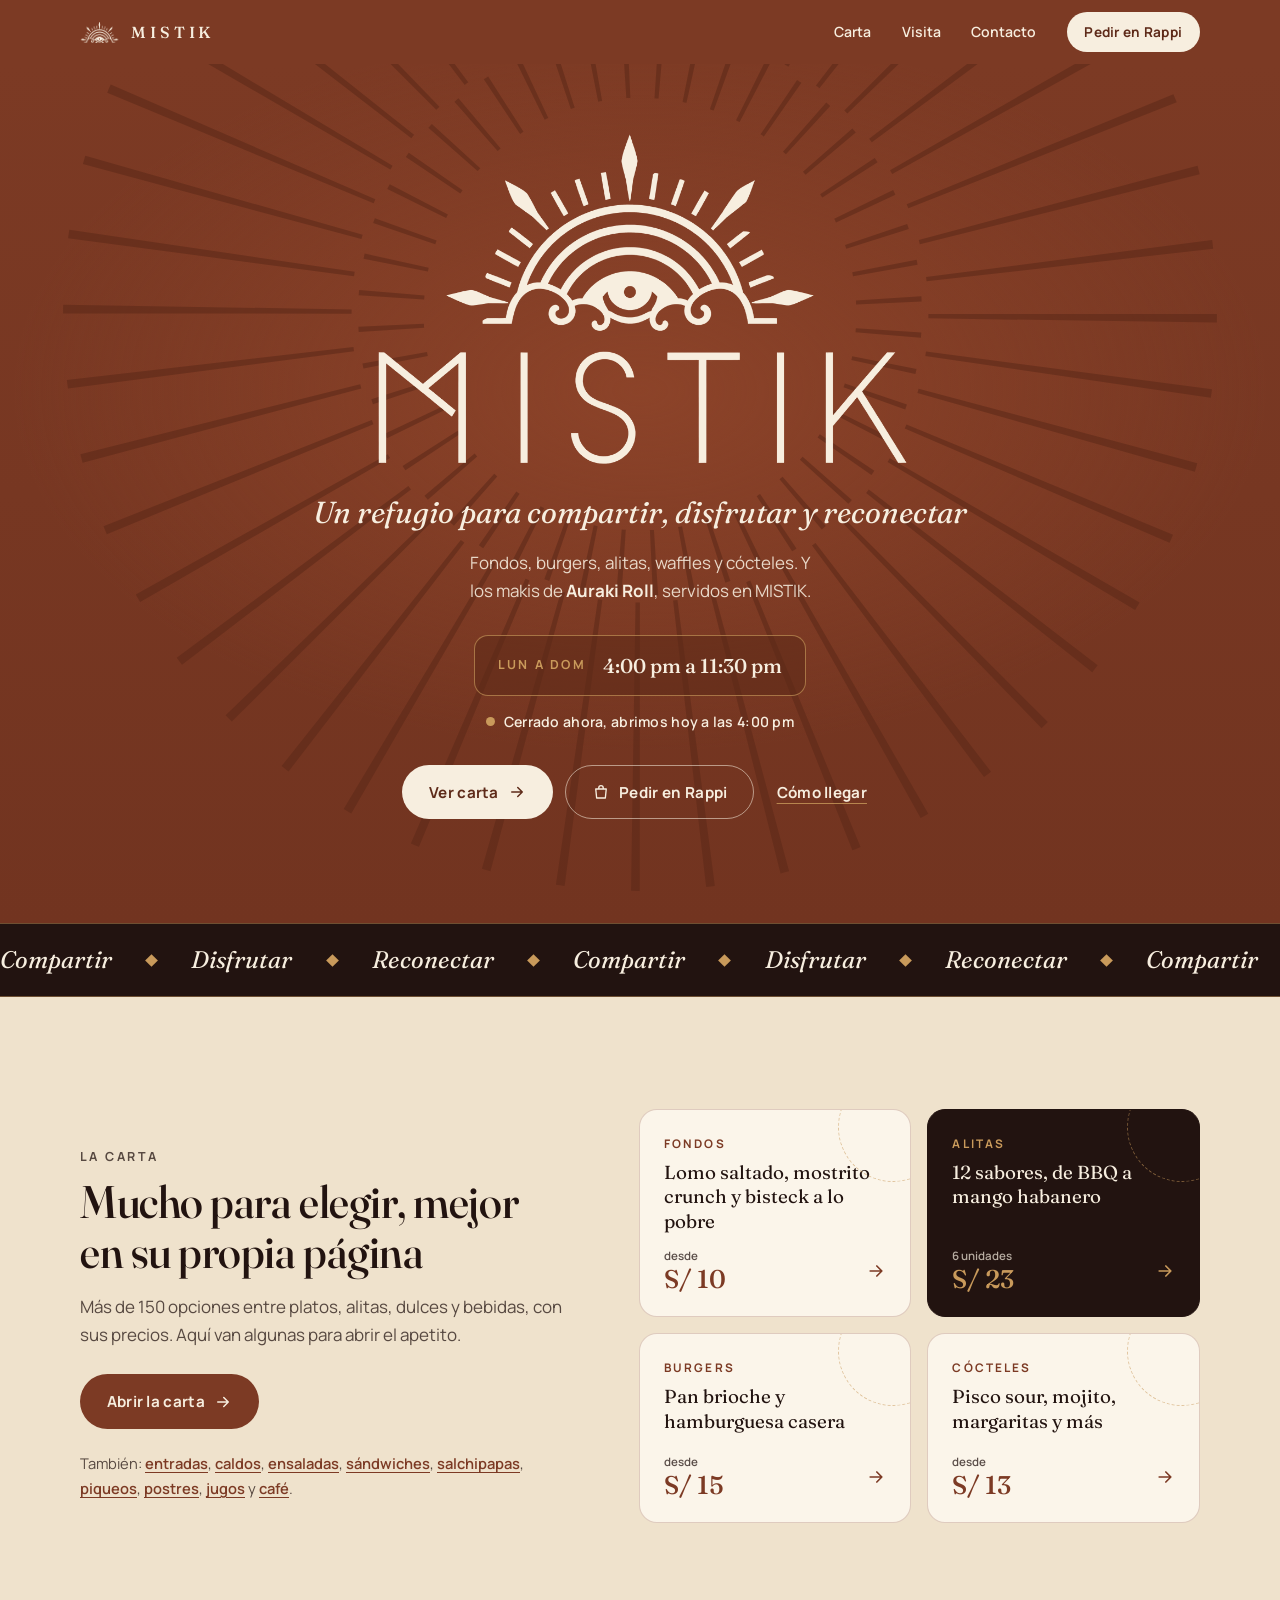
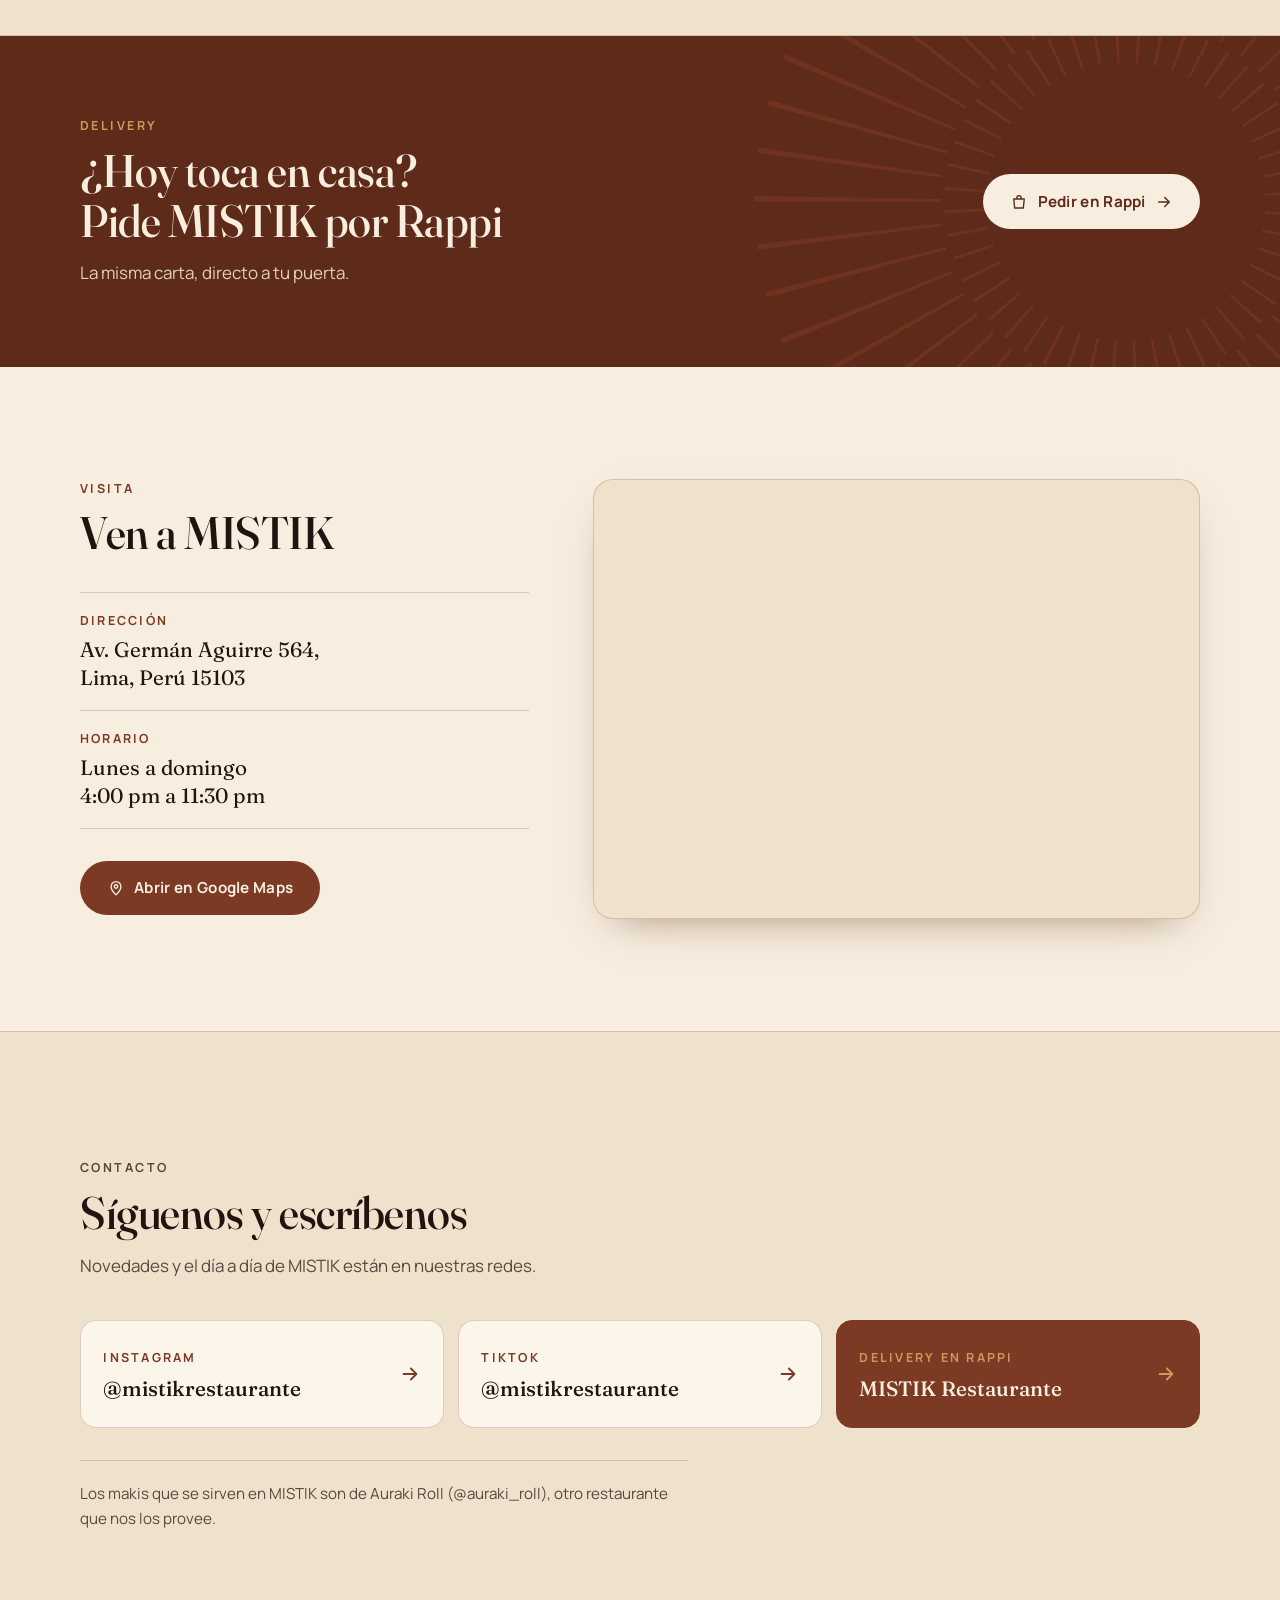
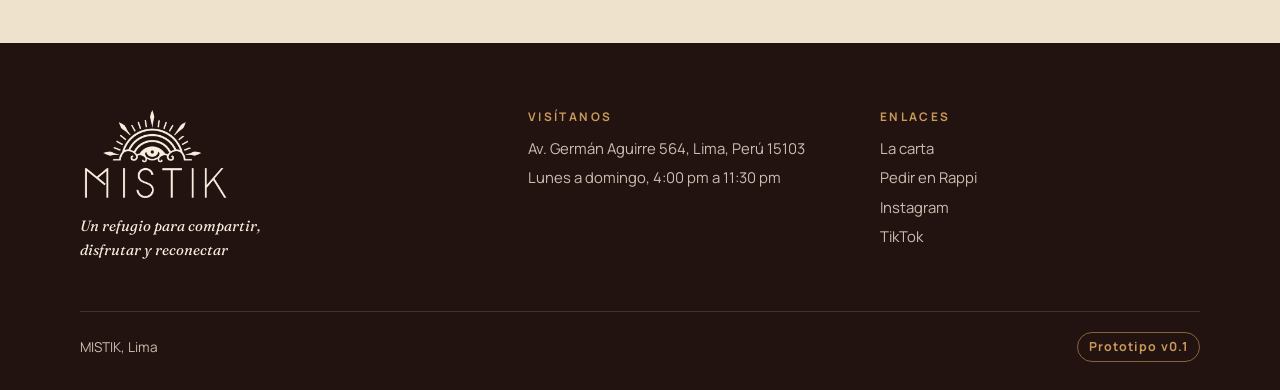
==== index.html @ f0acc1e1 "Subir pagina web MISTIK" ====
<!doctype html>
<html lang="es-PE">
<head>
  <meta charset="utf-8">
  <meta name="viewport" content="width=device-width, initial-scale=1, viewport-fit=cover">
  <title>MISTIK | Un refugio para compartir, disfrutar y reconectar</title>
  <meta name="description" content="MISTIK, restaurante en Lima. Fondos, burgers, alitas, waffles y cócteles, y los makis de Auraki Roll. Lunes a domingo de 4:00 pm a 11:30 pm.">
  <meta name="theme-color" content="#7C3A24">

  <link rel="preconnect" href="https://fonts.googleapis.com">
  <link rel="preconnect" href="https://fonts.gstatic.com" crossorigin>
  <link href="https://fonts.googleapis.com/css2?family=Fraunces:ital,opsz,wght@0,9..144,400;0,9..144,500;0,9..144,600;1,9..144,400&family=Manrope:wght@400;500;600;700&display=swap" rel="stylesheet">
  <link rel="stylesheet" href="styles.css">
  <script>document.documentElement.classList.add('js');</script>
</head>

<body>
  <svg width="0" height="0" style="position:absolute" aria-hidden="true" focusable="false">
    <symbol id="flecha" viewBox="0 0 24 24">
      <path d="M5 12h14M13 6l6 6-6 6" fill="none" stroke="currentColor" stroke-width="2" stroke-linecap="round" stroke-linejoin="round"/>
    </symbol>
    <symbol id="bolsa" viewBox="0 0 24 24">
      <path d="M5 8h14l-1.2 12H6.2L5 8Zm4 0V6.5a3 3 0 0 1 6 0V8" fill="none" stroke="currentColor" stroke-width="1.8" stroke-linecap="round" stroke-linejoin="round"/>
    </symbol>
    <symbol id="pin" viewBox="0 0 24 24">
      <path d="M12 21s-6.5-5.6-6.5-11a6.5 6.5 0 0 1 13 0c0 5.4-6.5 11-6.5 11Z" fill="none" stroke="currentColor" stroke-width="1.8" stroke-linejoin="round"/>
      <circle cx="12" cy="10" r="2.3" fill="none" stroke="currentColor" stroke-width="1.8"/>
    </symbol>
    <symbol id="rayos" viewBox="-450 -450 900 900">
      <g fill="none" stroke="currentColor">
        <circle r="330" stroke-width="220" stroke-dasharray="5 38.2"/>
        <circle r="190" stroke-width="50" stroke-dasharray="3.5 21.37" stroke-dashoffset="12.4"/>
      </g>
    </symbol>
  </svg>

  <header class="topbar" id="topbar">
    <div class="wrap">
      <nav class="nav" aria-label="Principal">
        <a class="nav__marca" href="#inicio" aria-label="MISTIK, inicio">
          <img src="img/emblema-mistik.png" alt="" width="700" height="370">
          <span>MISTIK</span>
        </a>
        <div class="nav__links">
          <a href="carta.html">Carta</a>
          <a href="#visita">Visita</a>
          <a href="#contacto">Contacto</a>
          <a class="btn btn--crema nav__rappi" href="https://www.rappi.com.pe/lima/restaurantes/delivery/75899-mistik-restaurante" target="_blank" rel="noopener noreferrer">Pedir en Rappi</a>
        </div>
      </nav>
    </div>
  </header>

  <main>
    <!-- ═════════ HERO ═════════ -->
    <section class="hero" id="inicio" aria-label="MISTIK">
      <div class="wrap hero__cuerpo">
        <div class="hero__logo">
          <svg class="sol-giratorio" viewBox="0 0 900 900" aria-hidden="true"><use href="#rayos" width="900" height="900"/></svg>
          <h1><img src="img/logo-mistik.png" alt="MISTIK" width="1020" height="640"></h1>
        </div>

        <p class="hero__tagline">Un refugio para compartir, disfrutar y reconectar</p>
        <p class="hero__propuesta">Fondos, burgers, alitas, waffles y cócteles. Y los makis de <b>Auraki Roll</b>, servidos en MISTIK.</p>

        <div class="horario-chip">
          <span class="horario-chip__dias">Lun a Dom</span>
          <span class="horario-chip__horas">4:00 pm a 11:30 pm</span>
        </div>
        <p class="estado" id="estado" aria-live="polite">
          <span class="estado__punto" aria-hidden="true"></span>
          <span id="estado-texto"></span>
        </p>

        <div class="hero__acciones" id="hero-acciones">
          <a class="btn btn--crema" href="carta.html">
            Ver carta
            <svg class="ico-flecha" aria-hidden="true"><use href="#flecha"/></svg>
          </a>
          <a class="btn btn--borde" href="https://www.rappi.com.pe/lima/restaurantes/delivery/75899-mistik-restaurante" target="_blank" rel="noopener noreferrer">
            <svg aria-hidden="true"><use href="#bolsa"/></svg>
            Pedir en Rappi
          </a>
          <a class="btn btn--texto" href="#visita">Cómo llegar</a>
        </div>
      </div>
    </section>

    <!-- Cinta en bucle: dos grupos idénticos, cada uno más ancho que la pantalla -->
    <div class="cinta" aria-hidden="true">
      <div class="cinta__pista">
        <div class="cinta__grupo">
          <span>Compartir</span><span>Disfrutar</span><span>Reconectar</span>
          <span>Compartir</span><span>Disfrutar</span><span>Reconectar</span>
          <span>Compartir</span><span>Disfrutar</span><span>Reconectar</span>
          <span>Compartir</span><span>Disfrutar</span><span>Reconectar</span>
          <span>Compartir</span><span>Disfrutar</span><span>Reconectar</span>
          <span>Compartir</span><span>Disfrutar</span><span>Reconectar</span>
        </div>
        <div class="cinta__grupo">
          <span>Compartir</span><span>Disfrutar</span><span>Reconectar</span>
          <span>Compartir</span><span>Disfrutar</span><span>Reconectar</span>
          <span>Compartir</span><span>Disfrutar</span><span>Reconectar</span>
          <span>Compartir</span><span>Disfrutar</span><span>Reconectar</span>
          <span>Compartir</span><span>Disfrutar</span><span>Reconectar</span>
          <span>Compartir</span><span>Disfrutar</span><span>Reconectar</span>
        </div>
      </div>
    </div>

    <!-- ═════════ INVITACIÓN A LA CARTA ═════════ -->
    <section class="invita" aria-labelledby="invita-titulo">
      <div class="wrap invita__grid">
        <div class="invita__texto reveal">
          <p class="eyebrow">La carta</p>
          <h2 class="h2" id="invita-titulo">Mucho para elegir, mejor en su propia página</h2>
          <p>Más de 150 opciones entre platos, alitas, dulces y bebidas, con sus precios. Aquí van algunas para abrir el apetito.</p>
          <a class="btn btn--terracota" href="carta.html">
            Abrir la carta
            <svg class="ico-flecha" aria-hidden="true"><use href="#flecha"/></svg>
          </a>
          <p class="invita__tambien">También:
            <a href="carta.html#entradas">entradas</a>, <a href="carta.html#caldos">caldos</a>, <a href="carta.html#ensaladas">ensaladas</a>, <a href="carta.html#sandwiches">sándwiches</a>, <a href="carta.html#salchipapas">salchipapas</a>, <a href="carta.html#piqueos">piqueos</a>, <a href="carta.html#postres">postres</a>, <a href="carta.html#jugos">jugos</a> y <a href="carta.html#cafe">café</a>.
          </p>
        </div>

        <div class="destacados">
          <a class="destacado reveal" href="carta.html#fondo">
            <span class="destacado__cat">Fondos</span>
            <span class="destacado__desc">Lomo saltado, mostrito crunch y bisteck a lo pobre</span>
            <span class="destacado__pie">
              <span class="destacado__precio"><small>desde</small>S/ 10</span>
              <svg class="ico-flecha" aria-hidden="true"><use href="#flecha"/></svg>
            </span>
          </a>
          <a class="destacado destacado--oscuro reveal" style="--d:.08s" href="carta.html#alitas">
            <span class="destacado__cat">Alitas</span>
            <span class="destacado__desc">12 sabores, de BBQ a mango habanero</span>
            <span class="destacado__pie">
              <span class="destacado__precio"><small>6 unidades</small>S/ 23</span>
              <svg class="ico-flecha" aria-hidden="true"><use href="#flecha"/></svg>
            </span>
          </a>
          <a class="destacado reveal" style="--d:.16s" href="carta.html#burgers">
            <span class="destacado__cat">Burgers</span>
            <span class="destacado__desc">Pan brioche y hamburguesa casera</span>
            <span class="destacado__pie">
              <span class="destacado__precio"><small>desde</small>S/ 15</span>
              <svg class="ico-flecha" aria-hidden="true"><use href="#flecha"/></svg>
            </span>
          </a>
          <a class="destacado reveal" style="--d:.24s" href="carta.html#cocteles">
            <span class="destacado__cat">Cócteles</span>
            <span class="destacado__desc">Pisco sour, mojito, margaritas y más</span>
            <span class="destacado__pie">
              <span class="destacado__precio"><small>desde</small>S/ 13</span>
              <svg class="ico-flecha" aria-hidden="true"><use href="#flecha"/></svg>
            </span>
          </a>
        </div>
      </div>
    </section>

    <!-- ═════════ DELIVERY ═════════ -->
    <section class="delivery" aria-labelledby="delivery-titulo">
      <svg class="sol-giratorio" viewBox="0 0 900 900" aria-hidden="true"><use href="#rayos" width="900" height="900"/></svg>
      <div class="wrap delivery__fila">
        <div class="reveal">
          <p class="eyebrow">Delivery</p>
          <h2 class="h2" id="delivery-titulo">¿Hoy toca en casa? Pide MISTIK por Rappi</h2>
          <p>La misma carta, directo a tu puerta.</p>
        </div>
        <a class="btn btn--crema reveal" style="--d:.1s" href="https://www.rappi.com.pe/lima/restaurantes/delivery/75899-mistik-restaurante" target="_blank" rel="noopener noreferrer">
          <svg aria-hidden="true"><use href="#bolsa"/></svg>
          Pedir en Rappi
          <svg class="ico-flecha" aria-hidden="true"><use href="#flecha"/></svg>
        </a>
      </div>
    </section>

    <!-- ═════════ VISITA ═════════ -->
    <section class="visita" id="visita" aria-labelledby="visita-titulo">
      <div class="wrap visita__grid">
        <div class="reveal">
          <p class="eyebrow">Visita</p>
          <h2 class="h2" id="visita-titulo">Ven a MISTIK</h2>

          <dl class="visita__datos">
            <div class="dato">
              <dt>Dirección</dt>
              <dd>Av. Germán Aguirre 564,<br>Lima, Perú 15103</dd>
            </div>
            <div class="dato">
              <dt>Horario</dt>
              <dd>Lunes a domingo<br>4:00 pm a 11:30 pm</dd>
            </div>
          </dl>

          <div class="visita__acciones">
            <a class="btn btn--terracota" href="https://www.google.com/maps/place/Av.+Germ%C3%A1n+Aguirre+564,+San+Mart%C3%ADn+de+Porres+15103/data=!4m2!3m1!1s0x9105ceeed804b34b:0xd57b76acea88cf4c?sa=X&amp;ved=1t:242&amp;ictx=111" target="_blank" rel="noopener noreferrer">
              <svg aria-hidden="true"><use href="#pin"/></svg>
              Abrir en Google Maps
            </a>
          </div>
        </div>

        <div class="mapa reveal" style="--d:.12s">
          <iframe
            title="Mapa: MISTIK, Av. Germán Aguirre 564, Lima"
            src="https://www.google.com/maps?q=Av.+Germ%C3%A1n+Aguirre+564,+San+Mart%C3%ADn+de+Porres+15103&amp;hl=es&amp;z=16&amp;output=embed"
            loading="lazy"
            referrerpolicy="no-referrer-when-downgrade"
            allowfullscreen></iframe>
        </div>
      </div>
    </section>

    <!-- ═════════ CONTACTO ═════════ -->
    <section class="contacto" id="contacto" aria-labelledby="contacto-titulo">
      <div class="wrap">
        <div class="contacto__cab reveal">
          <p class="eyebrow">Contacto</p>
          <h2 class="h2" id="contacto-titulo">Síguenos y escríbenos</h2>
          <p>Novedades y el día a día de MISTIK están en nuestras redes.</p>
        </div>

        <div class="redes">
          <a class="red reveal" href="https://www.instagram.com/mistikrestaurante/" target="_blank" rel="noopener noreferrer">
            <span>
              <span class="red__plataforma">Instagram</span>
              <span class="red__usuario">@mistikrestaurante</span>
            </span>
            <svg aria-hidden="true"><use href="#flecha"/></svg>
          </a>

          <a class="red reveal" style="--d:.08s" href="https://www.tiktok.com/@mistikrestaurante" target="_blank" rel="noopener noreferrer">
            <span>
              <span class="red__plataforma">TikTok</span>
              <span class="red__usuario">@mistikrestaurante</span>
            </span>
            <svg aria-hidden="true"><use href="#flecha"/></svg>
          </a>

          <a class="red red--rappi reveal" style="--d:.16s" href="https://www.rappi.com.pe/lima/restaurantes/delivery/75899-mistik-restaurante" target="_blank" rel="noopener noreferrer">
            <span>
              <span class="red__plataforma">Delivery en Rappi</span>
              <span class="red__usuario">MISTIK Restaurante</span>
            </span>
            <svg aria-hidden="true"><use href="#flecha"/></svg>
          </a>
        </div>

        <p class="contacto__nota reveal">Los makis que se sirven en MISTIK son de Auraki Roll (@auraki_roll), otro restaurante que nos los provee.</p>
      </div>
    </section>
  </main>

  <footer class="pie">
    <div class="wrap">
      <div class="pie__grid">
        <div>
          <img class="pie__logo" src="img/logo-mistik.png" alt="MISTIK" width="1020" height="640">
          <p class="pie__lema">Un refugio para compartir, disfrutar y reconectar</p>
        </div>
        <div>
          <p class="pie__tit">Visítanos</p>
          <ul class="pie__lista">
            <li>Av. Germán Aguirre 564, Lima, Perú 15103</li>
            <li>Lunes a domingo, 4:00 pm a 11:30 pm</li>
          </ul>
        </div>
        <div>
          <p class="pie__tit">Enlaces</p>
          <ul class="pie__lista">
            <li><a href="carta.html">La carta</a></li>
            <li><a href="https://www.rappi.com.pe/lima/restaurantes/delivery/75899-mistik-restaurante" target="_blank" rel="noopener noreferrer">Pedir en Rappi</a></li>
            <li><a href="https://www.instagram.com/mistikrestaurante/" target="_blank" rel="noopener noreferrer">Instagram</a></li>
            <li><a href="https://www.tiktok.com/@mistikrestaurante" target="_blank" rel="noopener noreferrer">TikTok</a></li>
          </ul>
        </div>
      </div>
      <div class="pie__base">
        <span>MISTIK, Lima</span>
        <span class="pie__version">Prototipo v0.1</span>
      </div>
    </div>
  </footer>

  <!-- Accesos rápidos en celular -->
  <nav class="barra-movil" id="barra-movil" data-ocultable aria-label="Accesos rápidos">
    <a class="btn btn--borde" href="carta.html">Ver carta</a>
    <a class="btn btn--dorado" href="https://www.rappi.com.pe/lima/restaurantes/delivery/75899-mistik-restaurante" target="_blank" rel="noopener noreferrer">
      <svg aria-hidden="true"><use href="#bolsa"/></svg>
      Pedir en Rappi
    </a>
  </nav>

  <script src="main.js"></script>
</body>
</html>
---- styles.css ----
/* MISTIK · estilos compartidos (index.html y carta.html) */

:root {
  --terracota: #7C3A24;
  --terracota-oscuro: #5E2A19;
  --crema: #F7EEDF;
  --tinta: #221310;
  --dorado: #C99A5B;

  --crema-profundo: #EFE2CC;
  --crema-tarjeta: #FBF5EA;
  --linea: rgba(124, 58, 36, .22);
  --texto-suave: rgba(34, 19, 16, .74);

  --serif: "Fraunces", Georgia, "Times New Roman", serif;
  --sans: "Manrope", system-ui, -apple-system, "Segoe UI", sans-serif;

  --gutter: clamp(16px, 5vw, 56px);
  --ancho: 1120px;
  --nav-alto: 64px;
  --barra-movil: 0px;
}

*, *::before, *::after { box-sizing: border-box; }
html {
  scroll-behavior: smooth;
  -webkit-text-size-adjust: 100%;
  overflow-x: clip;
}
body {
  margin: 0;
  overflow-x: clip;
  background: var(--crema);
  color: var(--tinta);
  font-family: var(--sans);
  font-size: 1.0625rem;
  line-height: 1.65;
  -webkit-font-smoothing: antialiased;
  -webkit-tap-highlight-color: transparent;
  padding-bottom: var(--barra-movil);
}
h1, h2, h3, h4, p, ul, dl, dd, figure { margin: 0; }
ul { padding: 0; list-style: none; }
a { color: inherit; }
img, svg { display: block; max-width: 100%; }
button { font: inherit; color: inherit; }

:focus-visible {
  outline: 3px solid var(--dorado);
  outline-offset: 3px;
  border-radius: 4px;
}

.sr-only {
  position: absolute;
  width: 1px; height: 1px;
  margin: -1px; padding: 0;
  overflow: hidden;
  clip: rect(0 0 0 0);
  white-space: nowrap;
  border: 0;
}

.wrap {
  width: 100%;
  max-width: calc(var(--ancho) + var(--gutter) * 2);
  margin-inline: auto;
  padding-inline: var(--gutter);
}

/* ───── Tipografía de sección ───── */
.eyebrow {
  font-size: .78rem;
  font-weight: 700;
  letter-spacing: .2em;
  text-transform: uppercase;
  color: var(--terracota);
}
.h2 {
  font-family: var(--serif);
  font-weight: 500;
  font-size: clamp(1.85rem, 4.4vw, 2.85rem);
  line-height: 1.1;
  letter-spacing: -.01em;
  margin-top: .55rem;
  text-wrap: balance;
  font-variation-settings: "opsz" 96;
}

/* ───── Botones ───── */
.btn {
  display: inline-flex;
  align-items: center;
  justify-content: center;
  gap: .6rem;
  min-height: 52px;
  padding: .85rem 1.6rem;
  border-radius: 999px;
  border: 1.5px solid transparent;
  font-family: var(--sans);
  font-size: .95rem;
  font-weight: 700;
  letter-spacing: .02em;
  text-decoration: none;
  white-space: nowrap;
  cursor: pointer;
  transition: background-color .2s ease, color .2s ease, border-color .2s ease, transform .2s ease;
}
.btn svg { width: 18px; height: 18px; flex: none; transition: transform .2s ease; }
.btn:active { transform: scale(.97); }

.btn--crema { background: var(--crema); color: var(--terracota-oscuro); }
.btn--borde { border-color: rgba(247, 238, 223, .55); color: var(--crema); }
.btn--terracota { background: var(--terracota); color: var(--crema); }
.btn--dorado { background: var(--dorado); color: var(--tinta); }
.btn--linea { border-color: var(--terracota); color: var(--terracota); }
.btn--texto { padding-inline: .6rem; color: var(--crema); text-decoration: underline; text-decoration-color: rgba(201, 154, 91, .8); text-underline-offset: 5px; }

@media (hover: hover) {
  .btn:hover .ico-flecha { transform: translateX(3px); }
  .btn--crema:hover { background: #fff8ec; }
  .btn--borde:hover { background: rgba(247, 238, 223, .12); border-color: var(--crema); }
  .btn--terracota:hover { background: var(--terracota-oscuro); }
  .btn--dorado:hover { background: #d8ad72; }
  .btn--linea:hover { background: var(--terracota); color: var(--crema); }
  .btn--texto:hover { text-decoration-color: var(--crema); }
}

/* ───── Barra superior ───── */
.topbar {
  position: sticky;
  top: 0;
  z-index: 50;
  background: var(--terracota);
  color: var(--crema);
  transition: box-shadow .25s ease, background-color .25s ease;
}
.topbar.is-scrolled {
  background: rgba(124, 58, 36, .94);
  box-shadow: 0 6px 24px rgba(34, 19, 16, .22);
  -webkit-backdrop-filter: blur(8px);
  backdrop-filter: blur(8px);
}
.nav {
  display: flex;
  align-items: center;
  justify-content: space-between;
  gap: 1rem;
  min-height: var(--nav-alto);
}
.nav__marca {
  display: flex;
  align-items: center;
  gap: .7rem;
  flex: none;
  font-family: var(--serif);
  font-weight: 500;
  letter-spacing: .24em;
  text-decoration: none;
  font-size: 1rem;
}
.nav__marca img { width: 40px; height: auto; }
.nav__links { display: flex; align-items: center; gap: clamp(.85rem, 2.6vw, 1.9rem); }
.nav__links a:not(.btn) {
  font-size: .88rem;
  font-weight: 600;
  text-decoration: none;
  padding-block: .5rem;
  border-bottom: 1.5px solid transparent;
  transition: border-color .2s ease;
}
.nav__links a[aria-current="page"] { border-color: var(--dorado); }
@media (hover: hover) { .nav__links a:not(.btn):hover { border-color: var(--dorado); } }
.nav__rappi.btn {
  min-height: 40px;
  padding: .45rem 1.05rem;
  font-size: .85rem;
}

/* ───── Hero (inicio) ───── */
.hero {
  position: relative;
  overflow: hidden;
  background:
    radial-gradient(ellipse 70% 60% at 50% 38%, #8C4329 0%, rgba(140, 67, 41, 0) 70%),
    linear-gradient(180deg, var(--terracota) 0%, #723420 100%);
  color: var(--crema);
  isolation: isolate;
}
.hero__cuerpo {
  display: flex;
  flex-direction: column;
  align-items: center;
  text-align: center;
  padding-block: clamp(20px, 5vw, 60px) clamp(56px, 9vw, 104px);
}
.hero__logo {
  position: relative;
  width: min(560px, 86vw);
}
.hero__logo h1 { position: relative; }
.hero__logo img { width: 100%; height: auto; }
.sol-giratorio {
  position: absolute;
  top: 54%;
  left: 50%;
  width: min(1180px, 190vw);
  height: auto;
  max-width: none;
  color: var(--terracota-oscuro);
  opacity: .6;
  transform: translate(-50%, -50%);
  z-index: -1;
  pointer-events: none;
  animation: girar 220s linear infinite;
}
@keyframes girar { to { transform: translate(-50%, -50%) rotate(360deg); } }

.hero__tagline {
  font-family: var(--serif);
  font-style: italic;
  font-weight: 400;
  font-size: clamp(1.25rem, 3.2vw, 1.9rem);
  line-height: 1.3;
  margin-top: clamp(10px, 2vw, 18px);
  max-width: 22em;
  text-wrap: balance;
}
.hero__propuesta {
  margin-top: 1rem;
  max-width: 32em;
  color: rgba(247, 238, 223, .88);
  text-wrap: balance;
}
.hero__propuesta b { font-weight: 700; color: var(--crema); }

.horario-chip {
  display: flex;
  flex-wrap: wrap;
  justify-content: center;
  align-items: center;
  gap: .35rem 1.1rem;
  margin-top: clamp(20px, 3.4vw, 30px);
  padding: .8rem 1.4rem;
  border: 1px solid rgba(201, 154, 91, .65);
  border-radius: 14px;
  background: rgba(94, 42, 25, .55);
}
.horario-chip__dias {
  font-size: .78rem;
  font-weight: 700;
  letter-spacing: .18em;
  text-transform: uppercase;
  color: var(--dorado);
}
.horario-chip__horas { font-family: var(--serif); font-size: 1.25rem; font-weight: 500; }

.estado {
  display: none;
  align-items: center;
  gap: .55rem;
  margin-top: .9rem;
  font-size: .88rem;
  font-weight: 600;
  letter-spacing: .02em;
}
.estado.is-visible { display: inline-flex; }
.estado__punto {
  width: 9px; height: 9px;
  flex: none;
  border-radius: 50%;
  background: var(--dorado);
}
.estado.is-abierto .estado__punto {
  background: #E8C888;
  animation: pulso 2.4s ease-out infinite;
}
@keyframes pulso {
  0% { box-shadow: 0 0 0 0 rgba(232, 200, 136, .55); }
  70%, 100% { box-shadow: 0 0 0 10px rgba(232, 200, 136, 0); }
}

.hero__acciones {
  display: flex;
  flex-wrap: wrap;
  justify-content: center;
  align-items: center;
  gap: .75rem;
  margin-top: clamp(22px, 3.4vw, 32px);
}

/* ───── Cinta (bucle infinito) ───── */
.cinta {
  overflow: hidden;
  background: var(--tinta);
  color: var(--crema);
  padding-block: 1rem;
  border-block: 1px solid rgba(201, 154, 91, .45);
}
.cinta__pista {
  display: flex;
  width: max-content;
  animation: cinta 70s linear infinite;
}
.cinta__grupo { display: flex; flex: none; }
.cinta__grupo span {
  display: inline-flex;
  align-items: center;
  gap: 2.2rem;
  padding-right: 2.2rem;
  font-family: var(--serif);
  font-style: italic;
  font-size: clamp(1.15rem, 2.6vw, 1.5rem);
  white-space: nowrap;
}
.cinta__grupo span::after {
  content: "";
  width: 9px; height: 9px;
  background: var(--dorado);
  transform: rotate(45deg);
}
@keyframes cinta { to { transform: translateX(-50%); } }

/* ───── Invitación a la carta ───── */
.invita {
  padding-block: clamp(56px, 9vw, 112px);
  background: var(--crema-profundo);
  border-bottom: 1px solid var(--linea);
}
.invita__grid { display: grid; gap: clamp(28px, 4vw, 56px); align-items: center; }
.invita__texto p { margin-top: 1rem; color: var(--texto-suave); max-width: 32em; }
.invita__texto .btn { margin-top: 1.6rem; }
.invita__tambien {
  margin-top: 1.4rem !important;
  font-size: .92rem;
  line-height: 1.7;
}
.invita__tambien a { color: var(--terracota); font-weight: 600; text-underline-offset: 3px; }

.destacados {
  display: grid;
  grid-template-columns: repeat(2, minmax(0, 1fr));
  gap: clamp(10px, 1.6vw, 16px);
}
.destacado {
  position: relative;
  display: flex;
  flex-direction: column;
  min-height: 190px;
  padding: clamp(16px, 2.4vw, 24px);
  border: 1px solid var(--linea);
  border-radius: 18px;
  background: var(--crema-tarjeta);
  text-decoration: none;
  overflow: hidden;
  transition: transform .25s cubic-bezier(.2, .7, .2, 1), border-color .2s ease, box-shadow .25s ease;
}
.destacado::before {
  content: "";
  position: absolute;
  right: -38px;
  top: -38px;
  width: 110px;
  height: 110px;
  border-radius: 50%;
  border: 1px dashed rgba(201, 154, 91, .55);
}
.destacado__cat {
  font-size: .74rem;
  font-weight: 700;
  letter-spacing: .18em;
  text-transform: uppercase;
  color: var(--terracota);
}
.destacado__desc {
  margin-top: .45rem;
  font-family: var(--serif);
  font-size: clamp(1rem, 1.8vw, 1.18rem);
  line-height: 1.3;
}
.destacado__pie {
  display: flex;
  align-items: center;
  justify-content: space-between;
  gap: .5rem;
  margin-top: auto;
  padding-top: 1rem;
}
.destacado__precio {
  font-family: var(--serif);
  font-weight: 500;
  font-size: clamp(1.25rem, 2.4vw, 1.6rem);
  line-height: 1;
  color: var(--terracota);
}
.destacado__precio small {
  display: block;
  margin-bottom: .3rem;
  font-family: var(--sans);
  font-size: .72rem;
  font-weight: 600;
  color: var(--texto-suave);
}
.destacado svg { width: 20px; height: 20px; color: var(--terracota); flex: none; transition: transform .2s ease; }
.destacado--oscuro { background: var(--tinta); color: var(--crema); border-color: var(--tinta); }
.destacado--oscuro .destacado__cat,
.destacado--oscuro .destacado__precio,
.destacado--oscuro svg { color: var(--dorado); }
.destacado--oscuro .destacado__precio small { color: rgba(247, 238, 223, .7); }
@media (hover: hover) {
  .destacado:hover { transform: translateY(-4px); border-color: var(--terracota); box-shadow: 0 16px 30px -18px rgba(94, 42, 25, .6); }
  .destacado:hover svg { transform: translateX(4px); }
}

/* ───── Banda Rappi ───── */
.delivery {
  position: relative;
  overflow: hidden;
  isolation: isolate;
  background: var(--terracota-oscuro);
  color: var(--crema);
  padding-block: clamp(48px, 7vw, 80px);
}
.delivery .sol-giratorio {
  top: 50%;
  left: 88%;
  width: min(760px, 150vw);
  color: var(--terracota);
  opacity: .55;
}
.delivery__fila {
  display: flex;
  flex-direction: column;
  align-items: flex-start;
  gap: 1.4rem;
}
.delivery .eyebrow { color: var(--dorado); }
.delivery .h2 { max-width: 16em; }
.delivery p:not(.eyebrow) { margin-top: .8rem; color: rgba(247, 238, 223, .85); max-width: 30em; }

/* ───── Visita ───── */
.visita { padding-block: clamp(56px, 9vw, 112px); }
.visita__grid { display: grid; gap: clamp(28px, 5vw, 64px); align-items: stretch; }
.visita__datos { margin-top: clamp(22px, 3.4vw, 34px); }
.dato { padding-block: 1.1rem; border-top: 1px solid var(--linea); }
.dato:last-of-type { border-bottom: 1px solid var(--linea); }
.dato dt {
  font-size: .78rem;
  font-weight: 700;
  letter-spacing: .18em;
  text-transform: uppercase;
  color: var(--terracota);
}
.dato dd {
  margin-top: .3rem;
  font-family: var(--serif);
  font-size: 1.3rem;
  line-height: 1.35;
}
.visita__acciones { display: flex; flex-wrap: wrap; gap: .7rem; margin-top: clamp(22px, 3.4vw, 32px); }

.mapa {
  position: relative;
  min-height: 320px;
  border-radius: 20px;
  overflow: hidden;
  border: 1px solid var(--linea);
  background: var(--crema-profundo);
  box-shadow: 0 18px 40px -22px rgba(94, 42, 25, .55);
}
.mapa iframe {
  position: absolute;
  inset: 0;
  width: 100%;
  height: 100%;
  border: 0;
}

/* ───── Contacto ───── */
.contacto {
  padding-block: clamp(56px, 9vw, 112px);
  border-top: 1px solid var(--linea);
  background: var(--crema-profundo);
}
.contacto__cab { max-width: 36em; }
.contacto__cab p { margin-top: .9rem; color: var(--texto-suave); }
.redes {
  display: grid;
  grid-template-columns: repeat(auto-fit, minmax(min(100%, 250px), 1fr));
  gap: 14px;
  margin-top: clamp(26px, 4vw, 40px);
}
.red {
  display: flex;
  align-items: center;
  justify-content: space-between;
  gap: 1rem;
  min-width: 0;
  padding: 1.3rem 1.4rem;
  border: 1px solid var(--linea);
  border-radius: 16px;
  background: var(--crema-tarjeta);
  text-decoration: none;
  transition: border-color .2s ease, background-color .2s ease, transform .2s ease;
}
.red > span { min-width: 0; }
.red:active { transform: scale(.99); }
.red__plataforma {
  font-size: .78rem;
  font-weight: 700;
  letter-spacing: .18em;
  text-transform: uppercase;
  color: var(--terracota);
}
.red__usuario {
  display: block;
  margin-top: .15rem;
  font-family: var(--serif);
  font-size: clamp(1.15rem, 2.4vw, 1.3rem);
  font-weight: 500;
  overflow-wrap: anywhere;
}
.red svg {
  width: 22px; height: 22px;
  flex: none;
  color: var(--terracota);
  transition: transform .2s ease;
}
.red--rappi { background: var(--terracota); border-color: var(--terracota); color: var(--crema); }
.red--rappi .red__plataforma, .red--rappi svg { color: var(--dorado); }
@media (hover: hover) {
  .red:hover { border-color: var(--terracota); background: #fff8ec; }
  .red--rappi:hover { background: var(--terracota-oscuro); }
  .red:hover svg { transform: translateX(4px); }
}
.contacto__nota {
  margin-top: clamp(22px, 3.4vw, 32px);
  padding-top: 1.2rem;
  border-top: 1px solid var(--linea);
  font-size: .95rem;
  color: var(--texto-suave);
  max-width: 40em;
}

/* ───── Pie ───── */
.pie {
  background: var(--tinta);
  color: rgba(247, 238, 223, .78);
  padding-block: clamp(44px, 6vw, 64px) 28px;
  font-size: .93rem;
}
.pie__grid { display: grid; gap: 2rem; }
.pie__logo { width: 150px; height: auto; }
.pie__lema { margin-top: .8rem; font-family: var(--serif); font-style: italic; color: var(--crema); max-width: 16em; }
.pie__tit {
  margin-bottom: .6rem;
  font-size: .74rem;
  font-weight: 700;
  letter-spacing: .2em;
  text-transform: uppercase;
  color: var(--dorado);
}
.pie__lista li + li { margin-top: .3rem; }
.pie__lista a { text-decoration: none; }
@media (hover: hover) { .pie__lista a:hover { color: var(--crema); text-decoration: underline; text-underline-offset: 3px; } }
.pie__base {
  display: flex;
  flex-wrap: wrap;
  align-items: center;
  justify-content: space-between;
  gap: .8rem;
  margin-top: clamp(32px, 5vw, 48px);
  padding-top: 20px;
  border-top: 1px solid rgba(247, 238, 223, .14);
  font-size: .85rem;
}
.pie__version {
  display: inline-block;
  padding: .25rem .7rem;
  border: 1px solid rgba(201, 154, 91, .6);
  border-radius: 999px;
  font-size: .78rem;
  font-weight: 700;
  letter-spacing: .08em;
  color: var(--dorado);
}

/* ───── Barra fija para celular ───── */
.barra-movil {
  position: fixed;
  left: 0;
  right: 0;
  bottom: 0;
  z-index: 60;
  display: grid;
  grid-template-columns: 1fr 1fr;
  gap: .5rem;
  padding: .6rem var(--gutter) calc(.6rem + env(safe-area-inset-bottom));
  background: rgba(34, 19, 16, .94);
  -webkit-backdrop-filter: blur(10px);
  backdrop-filter: blur(10px);
  border-top: 1px solid rgba(201, 154, 91, .35);
  transition: transform .35s cubic-bezier(.2, .7, .2, 1);
}
.barra-movil .btn { min-height: 46px; padding: .55rem .8rem; font-size: .9rem; }
.barra-movil .btn--borde { border-color: rgba(247, 238, 223, .35); }
.js .barra-movil[data-ocultable] { transform: translateY(110%); }
.js .barra-movil[data-ocultable].is-visible { transform: none; }

/* ───── Aparición al hacer scroll ───── */
.js .reveal {
  opacity: 0;
  transform: translateY(18px);
  transition: opacity .7s ease, transform .7s cubic-bezier(.2, .7, .2, 1);
  transition-delay: var(--d, 0s);
}
.js .reveal.is-in { opacity: 1; transform: none; }

/* ═════════ CARTA ═════════ */
.carta-hero {
  position: relative;
  overflow: hidden;
  isolation: isolate;
  background:
    radial-gradient(ellipse 70% 70% at 50% 40%, #8C4329 0%, rgba(140, 67, 41, 0) 70%),
    var(--terracota);
  color: var(--crema);
  text-align: center;
  padding-block: clamp(28px, 5vw, 56px) clamp(44px, 7vw, 76px);
}
.carta-hero .sol-giratorio { top: 40%; width: min(980px, 170vw); }
.carta-hero__emblema { width: clamp(170px, 30vw, 270px); height: auto; margin-inline: auto; }
.carta-hero h1 {
  font-family: var(--serif);
  font-weight: 500;
  font-size: clamp(2.5rem, 8vw, 4.6rem);
  line-height: 1.05;
  letter-spacing: .02em;
  margin-top: .6rem;
  font-variation-settings: "opsz" 144;
}
.carta-hero p {
  margin: 1rem auto 0;
  max-width: 34em;
  color: rgba(247, 238, 223, .88);
  text-wrap: balance;
}
.carta-hero .hero__acciones { margin-top: 1.6rem; }

/* Barra de categorías: arrastrable con mouse, deslizable con el dedo */
.cats {
  position: sticky;
  top: var(--nav-alto);
  z-index: 40;
  background: rgba(247, 238, 223, .96);
  -webkit-backdrop-filter: blur(8px);
  backdrop-filter: blur(8px);
  border-bottom: 1px solid var(--linea);
}
.cats__marco { display: flex; align-items: center; gap: .5rem; }
.cats__lista {
  --fi: 0px;
  --fd: 28px;
  flex: 1;
  min-width: 0;
  display: flex;
  gap: .5rem;
  overflow-x: auto;
  overscroll-behavior-x: contain;
  padding-block: .75rem;
  scrollbar-width: none;
  -webkit-overflow-scrolling: touch;
  -webkit-mask-image: linear-gradient(90deg, transparent 0, #000 var(--fi), #000 calc(100% - var(--fd)), transparent 100%);
  mask-image: linear-gradient(90deg, transparent 0, #000 var(--fi), #000 calc(100% - var(--fd)), transparent 100%);
}
.cats__lista::-webkit-scrollbar { display: none; }
.cats__lista a {
  flex: none;
  padding: .45rem 1rem;
  border: 1px solid var(--linea);
  border-radius: 999px;
  background: var(--crema-tarjeta);
  font-size: .86rem;
  font-weight: 600;
  text-decoration: none;
  color: var(--terracota-oscuro);
  -webkit-user-drag: none;
  user-select: none;
  transition: background-color .2s ease, color .2s ease, border-color .2s ease;
}
.cats__lista a.is-activa {
  background: var(--terracota);
  border-color: var(--terracota);
  color: var(--crema);
}
.cats__flecha {
  display: none;
  flex: none;
  place-items: center;
  width: 38px;
  height: 38px;
  padding: 0;
  border: 1px solid var(--linea);
  border-radius: 50%;
  background: var(--crema-tarjeta);
  color: var(--terracota);
  cursor: pointer;
  transition: opacity .2s ease, background-color .2s ease, border-color .2s ease;
}
.cats__flecha svg { width: 18px; height: 18px; }
.cats__flecha--izq svg { transform: scaleX(-1); }
.cats__flecha:disabled { opacity: .3; cursor: default; }
@media (hover: hover) and (pointer: fine) {
  .cats__lista { cursor: grab; }
  .cats__lista.is-arrastrando { cursor: grabbing; }
  .cats__lista.is-arrastrando a { pointer-events: none; }
  .cats__lista a:hover { border-color: var(--terracota); }
  .cats__flecha { display: grid; }
  .cats__flecha:not(:disabled):hover { background: var(--terracota); border-color: var(--terracota); color: var(--crema); }
}

/* Bandas por grupo */
.banda { padding-block: clamp(48px, 8vw, 96px); }
.banda--profunda { background: var(--crema-profundo); border-block: 1px solid var(--linea); }
.banda--oscura {
  --linea: rgba(247, 238, 223, .2);
  --texto-suave: rgba(247, 238, 223, .74);
  background: var(--tinta);
  color: var(--crema);
}
.banda--oscura .eyebrow,
.banda--oscura .item__precio,
.banda--oscura .sub,
.banda--oscura .grupo__num { color: var(--dorado); }
.banda--oscura .item__nombre,
.banda--oscura .cat__titulo { color: var(--crema); }
.banda--oscura .item__puntos { border-color: rgba(201, 154, 91, .5); }

.grupo__cab {
  display: grid;
  grid-template-columns: auto 1fr;
  column-gap: clamp(14px, 2.4vw, 28px);
  align-items: start;
  max-width: 44em;
  margin-bottom: clamp(26px, 4vw, 48px);
}
.grupo__num {
  grid-row: span 3;
  font-family: var(--serif);
  font-style: italic;
  font-weight: 400;
  font-size: clamp(2.8rem, 7vw, 4.8rem);
  line-height: .9;
  color: var(--dorado);
}
.grupo__cab .h2 { margin-top: .3rem; }
.grupo__cab p:not(.eyebrow) { margin-top: .7rem; color: var(--texto-suave); }

.cat { scroll-margin-top: calc(var(--nav-alto) + 76px); }
.cat + .cat { margin-top: clamp(40px, 6vw, 72px); }
.cat__cab { display: flex; align-items: center; gap: 1rem; margin-bottom: .4rem; }
.cat__titulo {
  font-family: var(--serif);
  font-weight: 500;
  font-size: clamp(1.45rem, 3.2vw, 2rem);
  line-height: 1.2;
  color: var(--terracota);
  font-variation-settings: "opsz" 72;
}
.cat__cab::after {
  content: "";
  flex: 1;
  height: 1px;
  background: linear-gradient(90deg, var(--dorado), transparent);
}
.cat__nota { margin-top: .4rem; font-size: .9rem; color: var(--texto-suave); }

.items { display: grid; column-gap: clamp(28px, 5vw, 64px); }
.sub {
  grid-column: 1 / -1;
  margin-top: 1.4rem;
  font-size: .78rem;
  font-weight: 700;
  letter-spacing: .2em;
  text-transform: uppercase;
  color: var(--terracota);
}
.item { min-width: 0; padding-block: 1.05rem; border-bottom: 1px solid var(--linea); }
.item__linea { display: flex; align-items: baseline; gap: .75rem; }
.item__nombre {
  min-width: 0;
  font-family: var(--serif);
  font-weight: 500;
  font-size: 1.2rem;
  line-height: 1.25;
}
.item__puntos {
  flex: 1;
  min-width: 14px;
  border-bottom: 2px dotted rgba(124, 58, 36, .4);
  transform: translateY(-4px);
}
.item__precio {
  flex: none;
  font-weight: 700;
  font-size: .95rem;
  color: var(--terracota);
  white-space: nowrap;
  font-variant-numeric: tabular-nums;
}
.item__desc { margin-top: .3rem; font-size: .93rem; line-height: 1.55; color: var(--texto-suave); }
.item__var { margin-top: .5rem; }
.item__var .item__linea { padding-block: .12rem; }
.item__var .item__nombre { font-family: var(--sans); font-size: .95rem; font-weight: 500; }

/* Alitas */
.alitas {
  display: grid;
  gap: 1.4rem;
  margin-top: 1.1rem;
  padding: clamp(18px, 3vw, 32px);
  border: 1px solid var(--linea);
  border-radius: 20px;
  background: var(--crema-tarjeta);
}
.alitas__precio { display: flex; align-items: baseline; flex-wrap: wrap; gap: .3rem 1rem; }
.alitas__precio strong {
  font-family: var(--serif);
  font-weight: 500;
  font-size: clamp(2.2rem, 5vw, 3rem);
  line-height: 1;
  color: var(--terracota);
}
.alitas__precio span { font-size: .95rem; color: var(--texto-suave); }
.sabores { display: flex; flex-wrap: wrap; gap: .5rem; }
.sabor {
  padding: .4rem .9rem;
  border: 1px solid var(--linea);
  border-radius: 999px;
  background: var(--crema);
  font-size: .88rem;
  font-weight: 600;
}

.llevar {
  background: var(--terracota);
  color: var(--crema);
  padding-block: 20px;
  text-align: center;
  font-size: .85rem;
  font-weight: 600;
  letter-spacing: .06em;
  text-transform: uppercase;
}
.llevar span + span::before { content: "|"; margin-inline: 1rem; opacity: .6; }

/* ═════════ Breakpoints ═════════ */

/* Celular */
@media (max-width: 719px) {
  :root { --nav-alto: 58px; --barra-movil: calc(66px + env(safe-area-inset-bottom)); }
  .nav__marca span { display: none; }
  .nav__rappi { display: none !important; }
  .hero__acciones .btn--texto { display: none; }
  .hero__acciones { width: 100%; }
  .hero__acciones .btn { flex: 1 1 100%; }
  .delivery .sol-giratorio { left: 80%; top: 20%; }
  .delivery__fila .btn { width: 100%; }
  .visita__acciones .btn { flex: 1 1 100%; }
  .destacado { min-height: 168px; }
  .destacado::before { display: none; }
  .llevar span { display: block; }
  .llevar span + span::before { content: none; }
  .item__nombre { font-size: 1.12rem; }
  .grupo__cab { grid-template-columns: 1fr; }
  .grupo__num { grid-row: auto; font-size: 2.4rem; margin-bottom: .2rem; }
}
@media (max-width: 380px) {
  .destacados { grid-template-columns: 1fr; }
  .destacado { min-height: 0; }
  .nav__links { gap: .7rem; }
  .nav__links a:not(.btn) { font-size: .82rem; }
}

/* Tablet y más */
@media (min-width: 720px) {
  .barra-movil { display: none; }
  .pie__grid { grid-template-columns: 1.3fr 1fr 1fr; }
  .delivery__fila { flex-direction: row; align-items: center; justify-content: space-between; }
}
/* Escritorio */
@media (min-width: 980px) {
  .invita__grid { grid-template-columns: .95fr 1.05fr; }
  .visita__grid { grid-template-columns: .85fr 1.15fr; }
  .items { grid-template-columns: 1fr 1fr; }
  .mapa { min-height: 440px; }
}
@media (min-width: 720px) and (max-width: 979px) {
  .items { grid-template-columns: 1fr 1fr; }
  .mapa { min-height: 380px; }
}

@media (prefers-reduced-motion: reduce) {
  html { scroll-behavior: auto; }
  .sol-giratorio, .cinta__pista, .estado__punto { animation: none; }
  .btn, .btn svg, .red, .red svg, .nav__links a, .cats__lista a, .destacado, .barra-movil { transition: none; }
  .js .reveal { opacity: 1; transform: none; transition: none; }
}
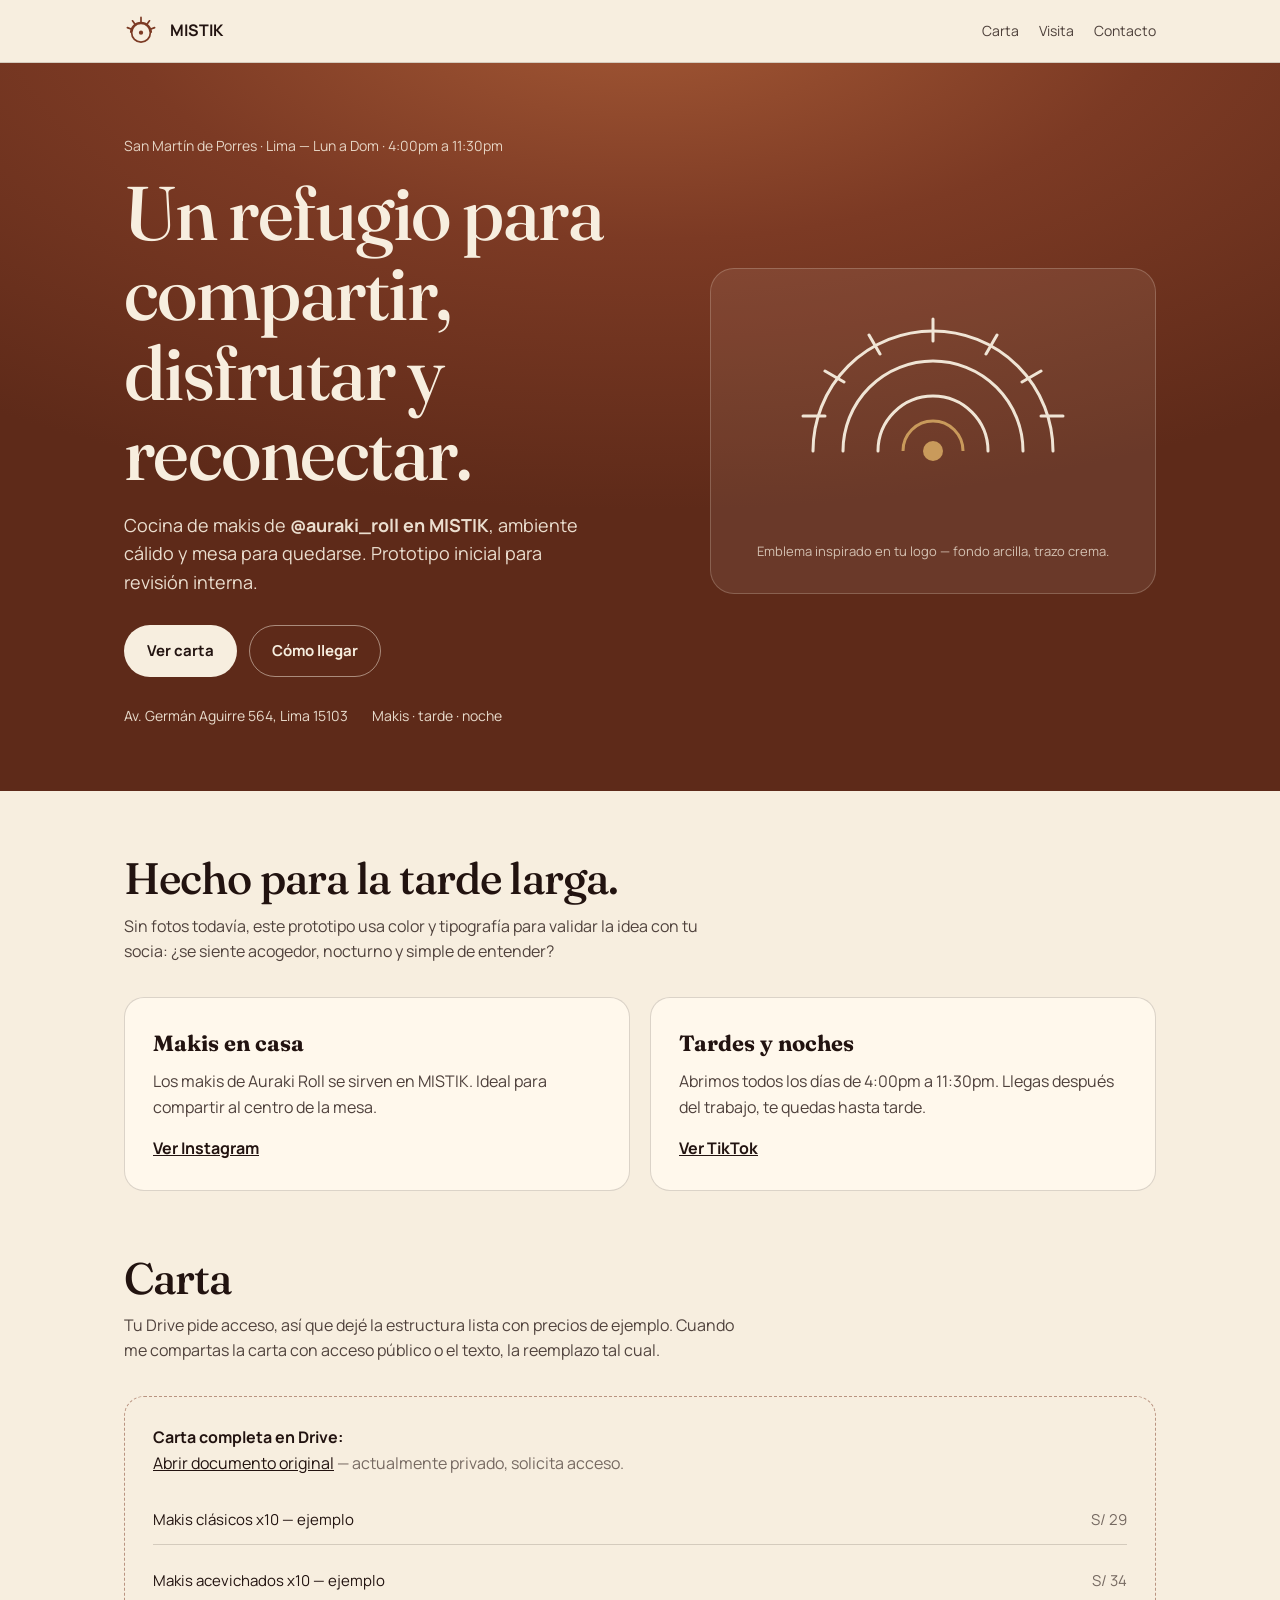
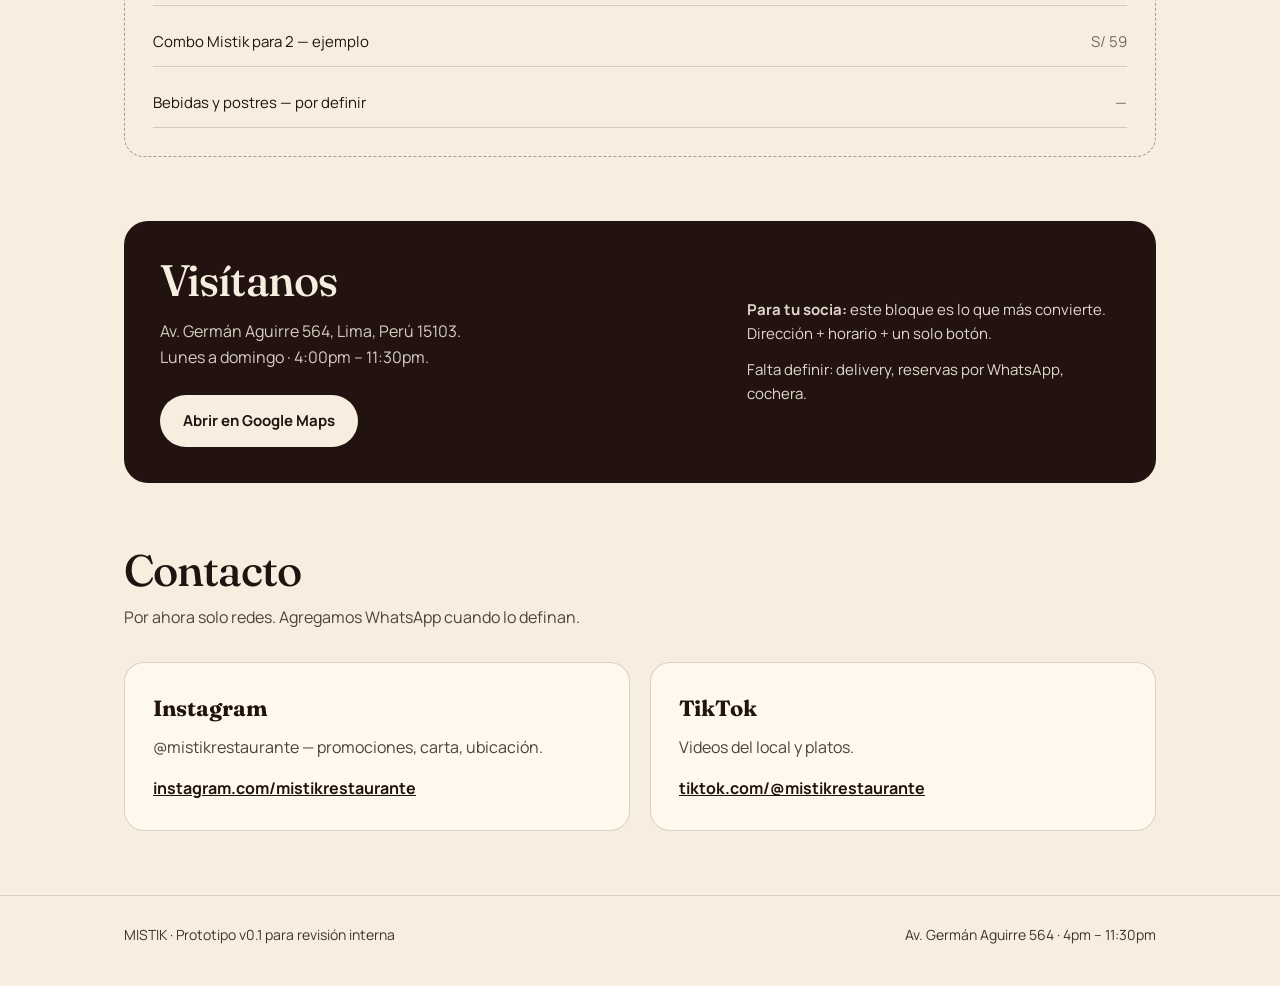
==== commit 21aa5872: "Reemplazar index.html con version local mistik-web" ====
--- a/index.html
+++ b/index.html
@@ -1,300 +1,231 @@
 <!doctype html>
-<html lang="es-PE">
+<html lang="es">
 <head>
-  <meta charset="utf-8">
-  <meta name="viewport" content="width=device-width, initial-scale=1, viewport-fit=cover">
-  <title>MISTIK | Un refugio para compartir, disfrutar y reconectar</title>
-  <meta name="description" content="MISTIK, restaurante en Lima. Fondos, burgers, alitas, waffles y cócteles, y los makis de Auraki Roll. Lunes a domingo de 4:00 pm a 11:30 pm.">
-  <meta name="theme-color" content="#7C3A24">
-
-  <link rel="preconnect" href="https://fonts.googleapis.com">
-  <link rel="preconnect" href="https://fonts.gstatic.com" crossorigin>
-  <link href="https://fonts.googleapis.com/css2?family=Fraunces:ital,opsz,wght@0,9..144,400;0,9..144,500;0,9..144,600;1,9..144,400&family=Manrope:wght@400;500;600;700&display=swap" rel="stylesheet">
-  <link rel="stylesheet" href="styles.css">
-  <script>document.documentElement.classList.add('js');</script>
+<meta charset="utf-8">
+<meta name="viewport" content="width=device-width, initial-scale=1">
+<title>MISTIK — Refugio para compartir</title>
+<meta name="description" content="MISTIK en San Martín de Porres. Makis, ambiente cálido para compartir. Lun a Dom 4:00pm – 11:30pm. Av. Germán Aguirre 564, Lima.">
+<link rel="preconnect" href="https://fonts.googleapis.com">
+<link rel="preconnect" href="https://fonts.gstatic.com" crossorigin>
+<link href="https://fonts.googleapis.com/css2?family=Fraunces:opsz,wght@9..144,300;9..144,500;9..144,600&family=Manrope:wght@400;500;700&display=swap" rel="stylesheet">
+<style>
+:root{
+  --arcilla:#7c3a24;
+  --arcilla-osc:#5e2a19;
+  --crema:#f7eedf;
+  --crema-2:#efe0c8;
+  --tinta:#221310;
+  --dorado:#c99a5b;
+  --linea:rgba(34,19,16,.16);
+}
+*{box-sizing:border-box}
+html{scroll-behavior:smooth}
+body{
+  margin:0;
+  font-family:"Manrope",system-ui,sans-serif;
+  background:var(--crema);
+  color:var(--tinta);
+  line-height:1.6;
+}
+h1,h2,.serif{font-family:"Fraunces",Georgia,serif; font-weight:500; line-height:1.05; letter-spacing:-.02em}
+a{color:inherit}
+.wrap{max-width:1080px; margin:0 auto; padding:0 24px}
+.topbar{
+  position:sticky; top:0; z-index:10;
+  background:rgba(247,238,223,.92); backdrop-filter:blur(10px);
+  border-bottom:1px solid var(--linea);
+}
+.topbar .wrap{display:flex; align-items:center; justify-content:space-between; padding-top:14px; padding-bottom:14px}
+.marca{display:flex; align-items:center; gap:12px; text-decoration:none; font-weight:700}
+.marca svg{width:34px; height:34px}
+.nav{display:flex; gap:20px; font-size:14px}
+.nav a{text-decoration:none; opacity:.8}
+.nav a:hover{opacity:1; text-decoration:underline}
+.hero{
+  background:radial-gradient(1100px 520px at 50% -10%, #a65a36 0%, var(--arcilla) 48%, var(--arcilla-osc) 100%);
+  color:var(--crema);
+  overflow:hidden;
+}
+.hero .wrap{
+  display:grid; grid-template-columns:1.1fr .9fr; gap:40px;
+  padding:72px 24px 64px; align-items:center;
+}
+@media(max-width:860px){ .hero .wrap{grid-template-columns:1fr; padding:56px 24px 48px} }
+.kicker{font-size:14px; opacity:.85; margin:0 0 16px}
+.hero h1{font-size:clamp(44px,6vw,76px); margin:0 0 18px}
+.hero p.lead{font-size:18px; max-width:44ch; opacity:.92; margin:0 0 28px}
+.ctas{display:flex; gap:12px; flex-wrap:wrap}
+.btn{
+  display:inline-block; padding:13px 22px; border-radius:999px;
+  text-decoration:none; font-weight:700; font-size:15px;
+  border:1px solid transparent;
+}
+.btn.claro{background:var(--crema); color:var(--tinta)}
+.btn.linea{border-color:rgba(247,238,223,.5); color:var(--crema)}
+.meta{display:flex; gap:24px; margin-top:28px; font-size:14px; opacity:.9; flex-wrap:wrap}
+.sol{
+  background:rgba(247,238,223,.08);
+  border:1px solid rgba(247,238,223,.22);
+  border-radius:24px; padding:32px; text-align:center;
+}
+.sol svg{width:100%; max-width:320px; height:auto}
+.sol figcaption{font-size:13px; opacity:.75; margin-top:12px}
+section{padding:64px 0}
+h2{font-size:clamp(30px,4vw,44px); margin:0 0 12px}
+.sub{max-width:62ch; opacity:.78; margin:0 0 32px}
+.grid2{display:grid; grid-template-columns:1fr 1fr; gap:20px}
+@media(max-width:760px){.grid2{grid-template-columns:1fr}}
+.bloque{
+  border:1px solid var(--linea); border-radius:20px;
+  padding:28px; background:#fff8ec;
+}
+.bloque h3{font-family:"Fraunces",serif; margin:0 0 8px; font-size:22px}
+.bloque p{margin:0 0 16px; opacity:.8}
+.bloque a{font-weight:700}
+.carta-aviso{
+  border:1px dashed rgba(124,58,36,.5); border-radius:20px;
+  padding:28px; background:transparent;
+}
+.lista{list-style:none; padding:0; margin:20px 0 0; display:grid; gap:12px}
+.lista li{display:flex; justify-content:space-between; gap:16px; padding:12px 0; border-bottom:1px solid var(--linea); font-size:15px}
+.lista span:last-child{opacity:.6; white-space:nowrap}
+.horario{
+  background:var(--tinta); color:var(--crema); border-radius:24px;
+  padding:36px; display:grid; grid-template-columns:1.2fr .8fr; gap:28px;
+}
+@media(max-width:760px){.horario{grid-template-columns:1fr}}
+.horario h2{color:var(--crema)}
+.horario a.btn{margin-top:8px}
+footer{border-top:1px solid var(--linea); padding:28px 0 40px; font-size:14px; opacity:.85}
+footer .wrap{display:flex; justify-content:space-between; gap:16px; flex-wrap:wrap}
+:focus-visible{outline:3px solid var(--dorado); outline-offset:3px}
+@media (prefers-reduced-motion: reduce){ html{scroll-behavior:auto} }
+</style>
 </head>
-
 <body>
-  <svg width="0" height="0" style="position:absolute" aria-hidden="true" focusable="false">
-    <symbol id="flecha" viewBox="0 0 24 24">
-      <path d="M5 12h14M13 6l6 6-6 6" fill="none" stroke="currentColor" stroke-width="2" stroke-linecap="round" stroke-linejoin="round"/>
-    </symbol>
-    <symbol id="bolsa" viewBox="0 0 24 24">
-      <path d="M5 8h14l-1.2 12H6.2L5 8Zm4 0V6.5a3 3 0 0 1 6 0V8" fill="none" stroke="currentColor" stroke-width="1.8" stroke-linecap="round" stroke-linejoin="round"/>
-    </symbol>
-    <symbol id="pin" viewBox="0 0 24 24">
-      <path d="M12 21s-6.5-5.6-6.5-11a6.5 6.5 0 0 1 13 0c0 5.4-6.5 11-6.5 11Z" fill="none" stroke="currentColor" stroke-width="1.8" stroke-linejoin="round"/>
-      <circle cx="12" cy="10" r="2.3" fill="none" stroke="currentColor" stroke-width="1.8"/>
-    </symbol>
-    <symbol id="rayos" viewBox="-450 -450 900 900">
-      <g fill="none" stroke="currentColor">
-        <circle r="330" stroke-width="220" stroke-dasharray="5 38.2"/>
-        <circle r="190" stroke-width="50" stroke-dasharray="3.5 21.37" stroke-dashoffset="12.4"/>
-      </g>
-    </symbol>
-  </svg>
-
-  <header class="topbar" id="topbar">
-    <div class="wrap">
-      <nav class="nav" aria-label="Principal">
-        <a class="nav__marca" href="#inicio" aria-label="MISTIK, inicio">
-          <img src="img/emblema-mistik.png" alt="" width="700" height="370">
-          <span>MISTIK</span>
-        </a>
-        <div class="nav__links">
-          <a href="carta.html">Carta</a>
-          <a href="#visita">Visita</a>
-          <a href="#contacto">Contacto</a>
-          <a class="btn btn--crema nav__rappi" href="https://www.rappi.com.pe/lima/restaurantes/delivery/75899-mistik-restaurante" target="_blank" rel="noopener noreferrer">Pedir en Rappi</a>
+
+<div class="topbar">
+  <div class="wrap">
+    <a class="marca" href="#top">
+      <svg viewBox="0 0 40 40" aria-hidden="true"><circle cx="20" cy="22" r="11" fill="none" stroke="#7c3a24" stroke-width="2"/><path d="M8 22a12 12 0 0 1 24 0" fill="none" stroke="#7c3a24" stroke-width="2"/><g stroke="#7c3a24" stroke-width="2" stroke-linecap="round"><path d="M20 4v5M10 8l3 4M30 8l-3 4M4 16l5 2M36 16l-5 2"/></g><circle cx="20" cy="22" r="2.5" fill="#7c3a24"/></svg>
+      MISTIK
+    </a>
+    <nav class="nav">
+      <a href="#carta">Carta</a>
+      <a href="#visita">Visita</a>
+      <a href="#contacto">Contacto</a>
+    </nav>
+  </div>
+</div>
+
+<header class="hero" id="top">
+  <div class="wrap">
+    <div>
+      <p class="kicker">San Martín de Porres · Lima — Lun a Dom · 4:00pm a 11:30pm</p>
+      <h1>Un refugio para compartir, disfrutar y reconectar.</h1>
+      <p class="lead">Cocina de makis de <strong>@auraki_roll en MISTIK</strong>, ambiente cálido y mesa para quedarse. Prototipo inicial para revisión interna.</p>
+      <div class="ctas">
+        <a class="btn claro" href="#carta">Ver carta</a>
+        <a class="btn linea" href="https://www.google.com/maps/place/Av.+Germ%C3%A1n+Aguirre+564,+San+Mart%C3%ADn+de+Porres+15103/data=!4m2!3m1!1s0x9105ceeed804b34b:0xd57b76acea88cf4c?sa=X&ved=1t:242&ictx=111" target="_blank" rel="noopener">Cómo llegar</a>
+      </div>
+      <div class="meta">
+        <span>Av. Germán Aguirre 564, Lima 15103</span>
+        <span>Makis · tarde · noche</span>
+      </div>
+    </div>
+    <figure class="sol" style="margin:0">
+      <svg viewBox="0 0 320 220" role="img" aria-label="Emblema sol Mistik">
+        <g fill="none" stroke="#f7eedf" stroke-width="3" stroke-linecap="round" opacity=".95">
+          <path d="M40 150a120 120 0 0 1 240 0"/>
+          <path d="M70 150a90 90 0 0 1 180 0"/>
+          <path d="M105 150a55 55 0 0 1 110 0"/>
+          <g>
+            <path d="M160 18v22M96 34l11 19M224 34l-11 19M52 70l19 11M268 70l-19 11M30 115h22M290 115h-22"/>
+          </g>
+        </g>
+        <circle cx="160" cy="150" r="10" fill="#c99a5b"/>
+        <path d="M130 150a30 30 0 0 1 60 0" fill="none" stroke="#c99a5b" stroke-width="3"/>
+      </svg>
+      <figcaption>Emblema inspirado en tu logo — fondo arcilla, trazo crema.</figcaption>
+    </figure>
+  </div>
+</header>
+
+<main class="wrap">
+  <section>
+    <h2>Hecho para la tarde larga.</h2>
+    <p class="sub">Sin fotos todavía, este prototipo usa color y tipografía para validar la idea con tu socia: ¿se siente acogedor, nocturno y simple de entender?</p>
+    <div class="grid2">
+      <div class="bloque">
+        <h3>Makis en casa</h3>
+        <p>Los makis de Auraki Roll se sirven en MISTIK. Ideal para compartir al centro de la mesa.</p>
+        <a href="https://www.instagram.com/mistikrestaurante/" target="_blank" rel="noopener">Ver Instagram</a>
+      </div>
+      <div class="bloque">
+        <h3>Tardes y noches</h3>
+        <p>Abrimos todos los días de 4:00pm a 11:30pm. Llegas después del trabajo, te quedas hasta tarde.</p>
+        <a href="https://www.tiktok.com/@mistikrestaurante" target="_blank" rel="noopener">Ver TikTok</a>
+      </div>
+    </div>
+  </section>
+
+  <section id="carta" style="padding-top:0">
+    <h2>Carta</h2>
+    <p class="sub">Tu Drive pide acceso, así que dejé la estructura lista con precios de ejemplo. Cuando me compartas la carta con acceso público o el texto, la reemplazo tal cual.</p>
+    <div class="carta-aviso">
+      <strong>Carta completa en Drive:</strong>
+      <br>
+      <a href="https://drive.google.com/file/d/1zzVwjOcrqb2Sf8jy06Ale7lW8ajOggFg/view" target="_blank" rel="noopener">Abrir documento original</a>
+      <span style="opacity:.6"> — actualmente privado, solicita acceso.</span>
+      <ul class="lista">
+        <li><span>Makis clásicos x10 — ejemplo</span><span>S/ 29</span></li>
+        <li><span>Makis acevichados x10 — ejemplo</span><span>S/ 34</span></li>
+        <li><span>Combo Mistik para 2 — ejemplo</span><span>S/ 59</span></li>
+        <li><span>Bebidas y postres — por definir</span><span>—</span></li>
+      </ul>
+    </div>
+  </section>
+
+  <section id="visita" style="padding-top:0">
+    <div class="horario">
+      <div>
+        <h2>Visítanos</h2>
+        <p style="opacity:.85; max-width:44ch">Av. Germán Aguirre 564, Lima, Perú 15103.<br>Lunes a domingo · 4:00pm – 11:30pm.</p>
+        <div class="ctas">
+          <a class="btn claro" href="https://www.google.com/maps/place/Av.+Germ%C3%A1n+Aguirre+564,+San+Mart%C3%ADn+de+Porres+15103/data=!4m2!3m1!1s0x9105ceeed804b34b:0xd57b76acea88cf4c?sa=X&ved=1t:242&ictx=111" target="_blank" rel="noopener">Abrir en Google Maps</a>
         </div>
-      </nav>
-    </div>
-  </header>
-
-  <main>
-    <!-- ═════════ HERO ═════════ -->
-    <section class="hero" id="inicio" aria-label="MISTIK">
-      <div class="wrap hero__cuerpo">
-        <div class="hero__logo">
-          <svg class="sol-giratorio" viewBox="0 0 900 900" aria-hidden="true"><use href="#rayos" width="900" height="900"/></svg>
-          <h1><img src="img/logo-mistik.png" alt="MISTIK" width="1020" height="640"></h1>
-        </div>
-
-        <p class="hero__tagline">Un refugio para compartir, disfrutar y reconectar</p>
-        <p class="hero__propuesta">Fondos, burgers, alitas, waffles y cócteles. Y los makis de <b>Auraki Roll</b>, servidos en MISTIK.</p>
-
-        <div class="horario-chip">
-          <span class="horario-chip__dias">Lun a Dom</span>
-          <span class="horario-chip__horas">4:00 pm a 11:30 pm</span>
-        </div>
-        <p class="estado" id="estado" aria-live="polite">
-          <span class="estado__punto" aria-hidden="true"></span>
-          <span id="estado-texto"></span>
-        </p>
-
-        <div class="hero__acciones" id="hero-acciones">
-          <a class="btn btn--crema" href="carta.html">
-            Ver carta
-            <svg class="ico-flecha" aria-hidden="true"><use href="#flecha"/></svg>
-          </a>
-          <a class="btn btn--borde" href="https://www.rappi.com.pe/lima/restaurantes/delivery/75899-mistik-restaurante" target="_blank" rel="noopener noreferrer">
-            <svg aria-hidden="true"><use href="#bolsa"/></svg>
-            Pedir en Rappi
-          </a>
-          <a class="btn btn--texto" href="#visita">Cómo llegar</a>
-        </div>
-      </div>
-    </section>
-
-    <!-- Cinta en bucle: dos grupos idénticos, cada uno más ancho que la pantalla -->
-    <div class="cinta" aria-hidden="true">
-      <div class="cinta__pista">
-        <div class="cinta__grupo">
-          <span>Compartir</span><span>Disfrutar</span><span>Reconectar</span>
-          <span>Compartir</span><span>Disfrutar</span><span>Reconectar</span>
-          <span>Compartir</span><span>Disfrutar</span><span>Reconectar</span>
-          <span>Compartir</span><span>Disfrutar</span><span>Reconectar</span>
-          <span>Compartir</span><span>Disfrutar</span><span>Reconectar</span>
-          <span>Compartir</span><span>Disfrutar</span><span>Reconectar</span>
-        </div>
-        <div class="cinta__grupo">
-          <span>Compartir</span><span>Disfrutar</span><span>Reconectar</span>
-          <span>Compartir</span><span>Disfrutar</span><span>Reconectar</span>
-          <span>Compartir</span><span>Disfrutar</span><span>Reconectar</span>
-          <span>Compartir</span><span>Disfrutar</span><span>Reconectar</span>
-          <span>Compartir</span><span>Disfrutar</span><span>Reconectar</span>
-          <span>Compartir</span><span>Disfrutar</span><span>Reconectar</span>
-        </div>
-      </div>
-    </div>
-
-    <!-- ═════════ INVITACIÓN A LA CARTA ═════════ -->
-    <section class="invita" aria-labelledby="invita-titulo">
-      <div class="wrap invita__grid">
-        <div class="invita__texto reveal">
-          <p class="eyebrow">La carta</p>
-          <h2 class="h2" id="invita-titulo">Mucho para elegir, mejor en su propia página</h2>
-          <p>Más de 150 opciones entre platos, alitas, dulces y bebidas, con sus precios. Aquí van algunas para abrir el apetito.</p>
-          <a class="btn btn--terracota" href="carta.html">
-            Abrir la carta
-            <svg class="ico-flecha" aria-hidden="true"><use href="#flecha"/></svg>
-          </a>
-          <p class="invita__tambien">También:
-            <a href="carta.html#entradas">entradas</a>, <a href="carta.html#caldos">caldos</a>, <a href="carta.html#ensaladas">ensaladas</a>, <a href="carta.html#sandwiches">sándwiches</a>, <a href="carta.html#salchipapas">salchipapas</a>, <a href="carta.html#piqueos">piqueos</a>, <a href="carta.html#postres">postres</a>, <a href="carta.html#jugos">jugos</a> y <a href="carta.html#cafe">café</a>.
-          </p>
-        </div>
-
-        <div class="destacados">
-          <a class="destacado reveal" href="carta.html#fondo">
-            <span class="destacado__cat">Fondos</span>
-            <span class="destacado__desc">Lomo saltado, mostrito crunch y bisteck a lo pobre</span>
-            <span class="destacado__pie">
-              <span class="destacado__precio"><small>desde</small>S/ 10</span>
-              <svg class="ico-flecha" aria-hidden="true"><use href="#flecha"/></svg>
-            </span>
-          </a>
-          <a class="destacado destacado--oscuro reveal" style="--d:.08s" href="carta.html#alitas">
-            <span class="destacado__cat">Alitas</span>
-            <span class="destacado__desc">12 sabores, de BBQ a mango habanero</span>
-            <span class="destacado__pie">
-              <span class="destacado__precio"><small>6 unidades</small>S/ 23</span>
-              <svg class="ico-flecha" aria-hidden="true"><use href="#flecha"/></svg>
-            </span>
-          </a>
-          <a class="destacado reveal" style="--d:.16s" href="carta.html#burgers">
-            <span class="destacado__cat">Burgers</span>
-            <span class="destacado__desc">Pan brioche y hamburguesa casera</span>
-            <span class="destacado__pie">
-              <span class="destacado__precio"><small>desde</small>S/ 15</span>
-              <svg class="ico-flecha" aria-hidden="true"><use href="#flecha"/></svg>
-            </span>
-          </a>
-          <a class="destacado reveal" style="--d:.24s" href="carta.html#cocteles">
-            <span class="destacado__cat">Cócteles</span>
-            <span class="destacado__desc">Pisco sour, mojito, margaritas y más</span>
-            <span class="destacado__pie">
-              <span class="destacado__precio"><small>desde</small>S/ 13</span>
-              <svg class="ico-flecha" aria-hidden="true"><use href="#flecha"/></svg>
-            </span>
-          </a>
-        </div>
-      </div>
-    </section>
-
-    <!-- ═════════ DELIVERY ═════════ -->
-    <section class="delivery" aria-labelledby="delivery-titulo">
-      <svg class="sol-giratorio" viewBox="0 0 900 900" aria-hidden="true"><use href="#rayos" width="900" height="900"/></svg>
-      <div class="wrap delivery__fila">
-        <div class="reveal">
-          <p class="eyebrow">Delivery</p>
-          <h2 class="h2" id="delivery-titulo">¿Hoy toca en casa? Pide MISTIK por Rappi</h2>
-          <p>La misma carta, directo a tu puerta.</p>
-        </div>
-        <a class="btn btn--crema reveal" style="--d:.1s" href="https://www.rappi.com.pe/lima/restaurantes/delivery/75899-mistik-restaurante" target="_blank" rel="noopener noreferrer">
-          <svg aria-hidden="true"><use href="#bolsa"/></svg>
-          Pedir en Rappi
-          <svg class="ico-flecha" aria-hidden="true"><use href="#flecha"/></svg>
-        </a>
-      </div>
-    </section>
-
-    <!-- ═════════ VISITA ═════════ -->
-    <section class="visita" id="visita" aria-labelledby="visita-titulo">
-      <div class="wrap visita__grid">
-        <div class="reveal">
-          <p class="eyebrow">Visita</p>
-          <h2 class="h2" id="visita-titulo">Ven a MISTIK</h2>
-
-          <dl class="visita__datos">
-            <div class="dato">
-              <dt>Dirección</dt>
-              <dd>Av. Germán Aguirre 564,<br>Lima, Perú 15103</dd>
-            </div>
-            <div class="dato">
-              <dt>Horario</dt>
-              <dd>Lunes a domingo<br>4:00 pm a 11:30 pm</dd>
-            </div>
-          </dl>
-
-          <div class="visita__acciones">
-            <a class="btn btn--terracota" href="https://www.google.com/maps/place/Av.+Germ%C3%A1n+Aguirre+564,+San+Mart%C3%ADn+de+Porres+15103/data=!4m2!3m1!1s0x9105ceeed804b34b:0xd57b76acea88cf4c?sa=X&amp;ved=1t:242&amp;ictx=111" target="_blank" rel="noopener noreferrer">
-              <svg aria-hidden="true"><use href="#pin"/></svg>
-              Abrir en Google Maps
-            </a>
-          </div>
-        </div>
-
-        <div class="mapa reveal" style="--d:.12s">
-          <iframe
-            title="Mapa: MISTIK, Av. Germán Aguirre 564, Lima"
-            src="https://www.google.com/maps?q=Av.+Germ%C3%A1n+Aguirre+564,+San+Mart%C3%ADn+de+Porres+15103&amp;hl=es&amp;z=16&amp;output=embed"
-            loading="lazy"
-            referrerpolicy="no-referrer-when-downgrade"
-            allowfullscreen></iframe>
-        </div>
-      </div>
-    </section>
-
-    <!-- ═════════ CONTACTO ═════════ -->
-    <section class="contacto" id="contacto" aria-labelledby="contacto-titulo">
-      <div class="wrap">
-        <div class="contacto__cab reveal">
-          <p class="eyebrow">Contacto</p>
-          <h2 class="h2" id="contacto-titulo">Síguenos y escríbenos</h2>
-          <p>Novedades y el día a día de MISTIK están en nuestras redes.</p>
-        </div>
-
-        <div class="redes">
-          <a class="red reveal" href="https://www.instagram.com/mistikrestaurante/" target="_blank" rel="noopener noreferrer">
-            <span>
-              <span class="red__plataforma">Instagram</span>
-              <span class="red__usuario">@mistikrestaurante</span>
-            </span>
-            <svg aria-hidden="true"><use href="#flecha"/></svg>
-          </a>
-
-          <a class="red reveal" style="--d:.08s" href="https://www.tiktok.com/@mistikrestaurante" target="_blank" rel="noopener noreferrer">
-            <span>
-              <span class="red__plataforma">TikTok</span>
-              <span class="red__usuario">@mistikrestaurante</span>
-            </span>
-            <svg aria-hidden="true"><use href="#flecha"/></svg>
-          </a>
-
-          <a class="red red--rappi reveal" style="--d:.16s" href="https://www.rappi.com.pe/lima/restaurantes/delivery/75899-mistik-restaurante" target="_blank" rel="noopener noreferrer">
-            <span>
-              <span class="red__plataforma">Delivery en Rappi</span>
-              <span class="red__usuario">MISTIK Restaurante</span>
-            </span>
-            <svg aria-hidden="true"><use href="#flecha"/></svg>
-          </a>
-        </div>
-
-        <p class="contacto__nota reveal">Los makis que se sirven en MISTIK son de Auraki Roll (@auraki_roll), otro restaurante que nos los provee.</p>
-      </div>
-    </section>
-  </main>
-
-  <footer class="pie">
-    <div class="wrap">
-      <div class="pie__grid">
-        <div>
-          <img class="pie__logo" src="img/logo-mistik.png" alt="MISTIK" width="1020" height="640">
-          <p class="pie__lema">Un refugio para compartir, disfrutar y reconectar</p>
-        </div>
-        <div>
-          <p class="pie__tit">Visítanos</p>
-          <ul class="pie__lista">
-            <li>Av. Germán Aguirre 564, Lima, Perú 15103</li>
-            <li>Lunes a domingo, 4:00 pm a 11:30 pm</li>
-          </ul>
-        </div>
-        <div>
-          <p class="pie__tit">Enlaces</p>
-          <ul class="pie__lista">
-            <li><a href="carta.html">La carta</a></li>
-            <li><a href="https://www.rappi.com.pe/lima/restaurantes/delivery/75899-mistik-restaurante" target="_blank" rel="noopener noreferrer">Pedir en Rappi</a></li>
-            <li><a href="https://www.instagram.com/mistikrestaurante/" target="_blank" rel="noopener noreferrer">Instagram</a></li>
-            <li><a href="https://www.tiktok.com/@mistikrestaurante" target="_blank" rel="noopener noreferrer">TikTok</a></li>
-          </ul>
-        </div>
-      </div>
-      <div class="pie__base">
-        <span>MISTIK, Lima</span>
-        <span class="pie__version">Prototipo v0.1</span>
-      </div>
-    </div>
-  </footer>
-
-  <!-- Accesos rápidos en celular -->
-  <nav class="barra-movil" id="barra-movil" data-ocultable aria-label="Accesos rápidos">
-    <a class="btn btn--borde" href="carta.html">Ver carta</a>
-    <a class="btn btn--dorado" href="https://www.rappi.com.pe/lima/restaurantes/delivery/75899-mistik-restaurante" target="_blank" rel="noopener noreferrer">
-      <svg aria-hidden="true"><use href="#bolsa"/></svg>
-      Pedir en Rappi
-    </a>
-  </nav>
-
-  <script src="main.js"></script>
+      </div>
+      <div style="align-self:center; font-size:15px; opacity:.9">
+        <p style="margin:0 0 12px"><strong>Para tu socia:</strong> este bloque es lo que más convierte. Dirección + horario + un solo botón.</p>
+        <p style="margin:0">Falta definir: delivery, reservas por WhatsApp, cochera.</p>
+      </div>
+    </div>
+  </section>
+
+  <section id="contacto" style="padding-top:0">
+    <h2>Contacto</h2>
+    <p class="sub">Por ahora solo redes. Agregamos WhatsApp cuando lo definan.</p>
+    <div class="grid2">
+      <div class="bloque">
+        <h3>Instagram</h3>
+        <p>@mistikrestaurante — promociones, carta, ubicación.</p>
+        <a href="https://www.instagram.com/mistikrestaurante/" target="_blank" rel="noopener">instagram.com/mistikrestaurante</a>
+      </div>
+      <div class="bloque">
+        <h3>TikTok</h3>
+        <p>Videos del local y platos.</p>
+        <a href="https://www.tiktok.com/@mistikrestaurante" target="_blank" rel="noopener">tiktok.com/@mistikrestaurante</a>
+      </div>
+    </div>
+  </section>
+</main>
+
+<footer id="contacto">
+  <div class="wrap">
+    <span>MISTIK · Prototipo v0.1 para revisión interna</span>
+    <span>Av. Germán Aguirre 564 · 4pm – 11:30pm</span>
+  </div>
+</footer>
+
 </body>
-</html>
+</html>
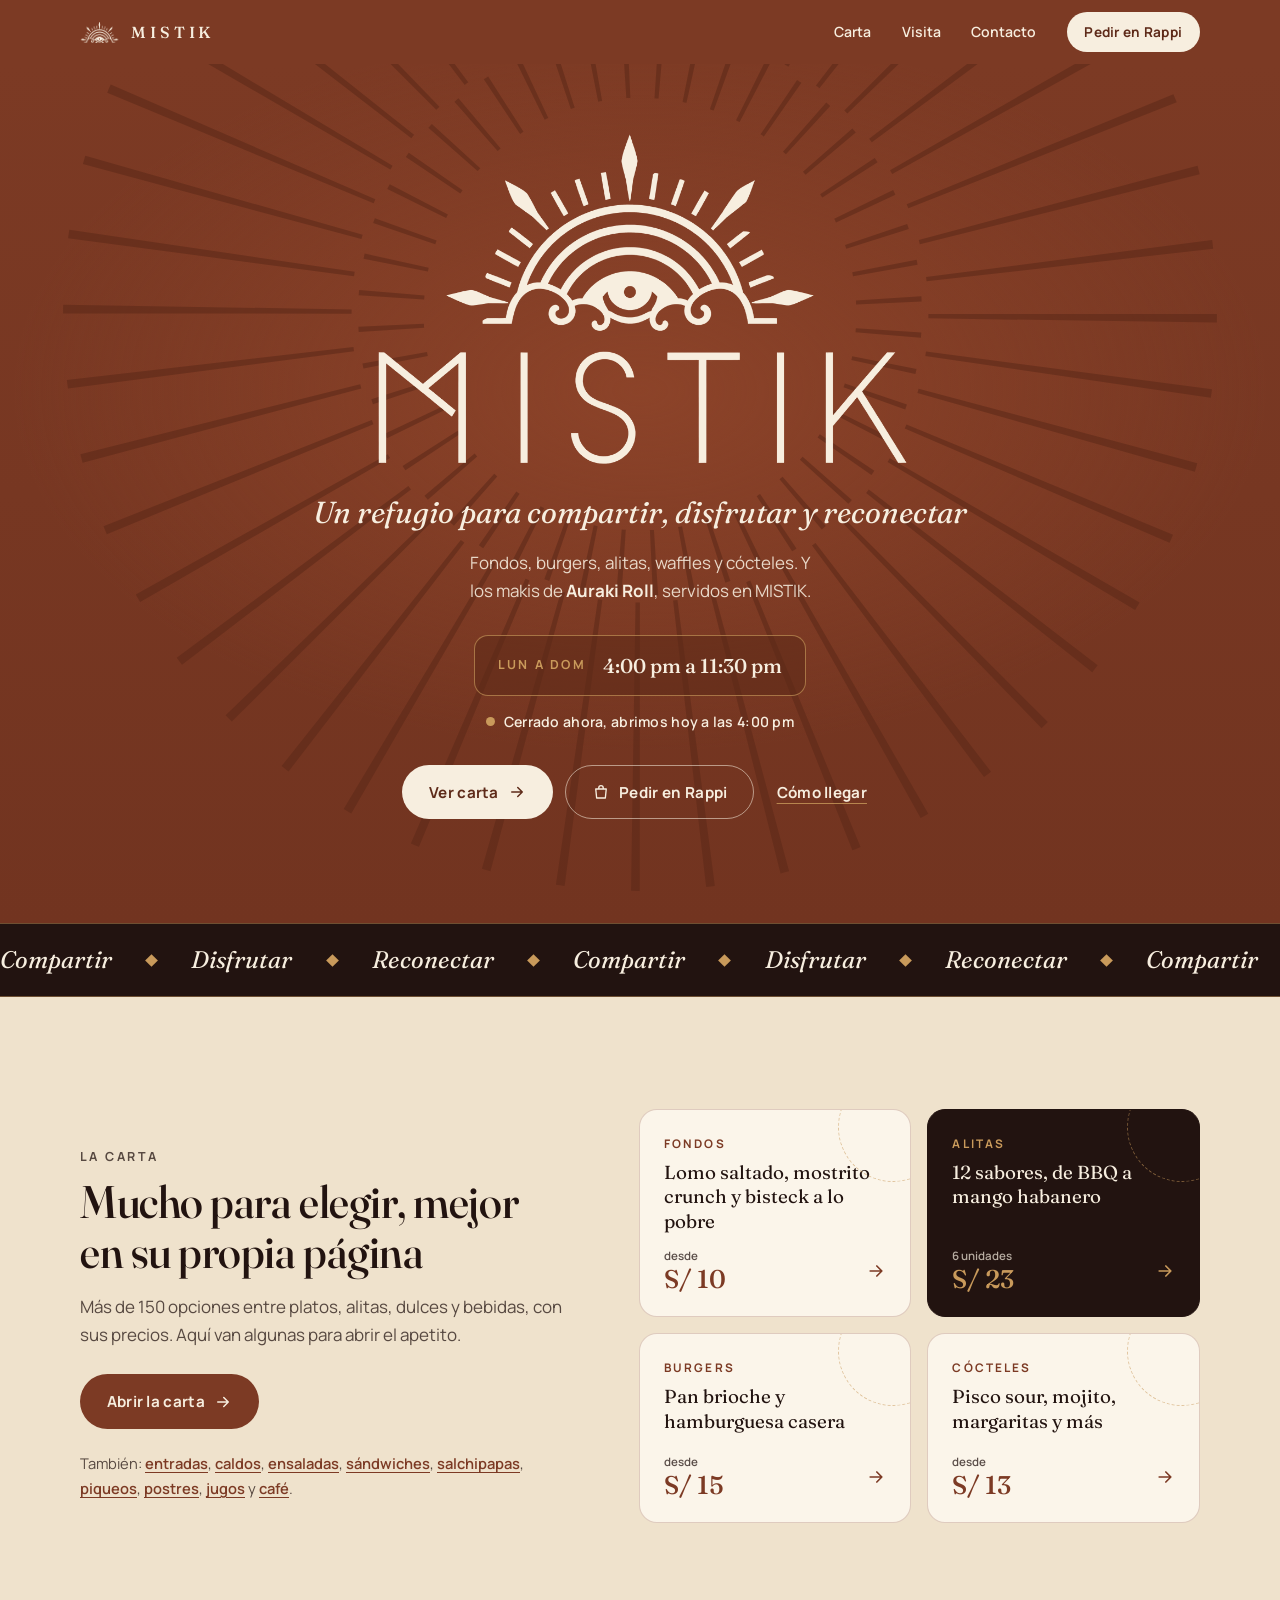
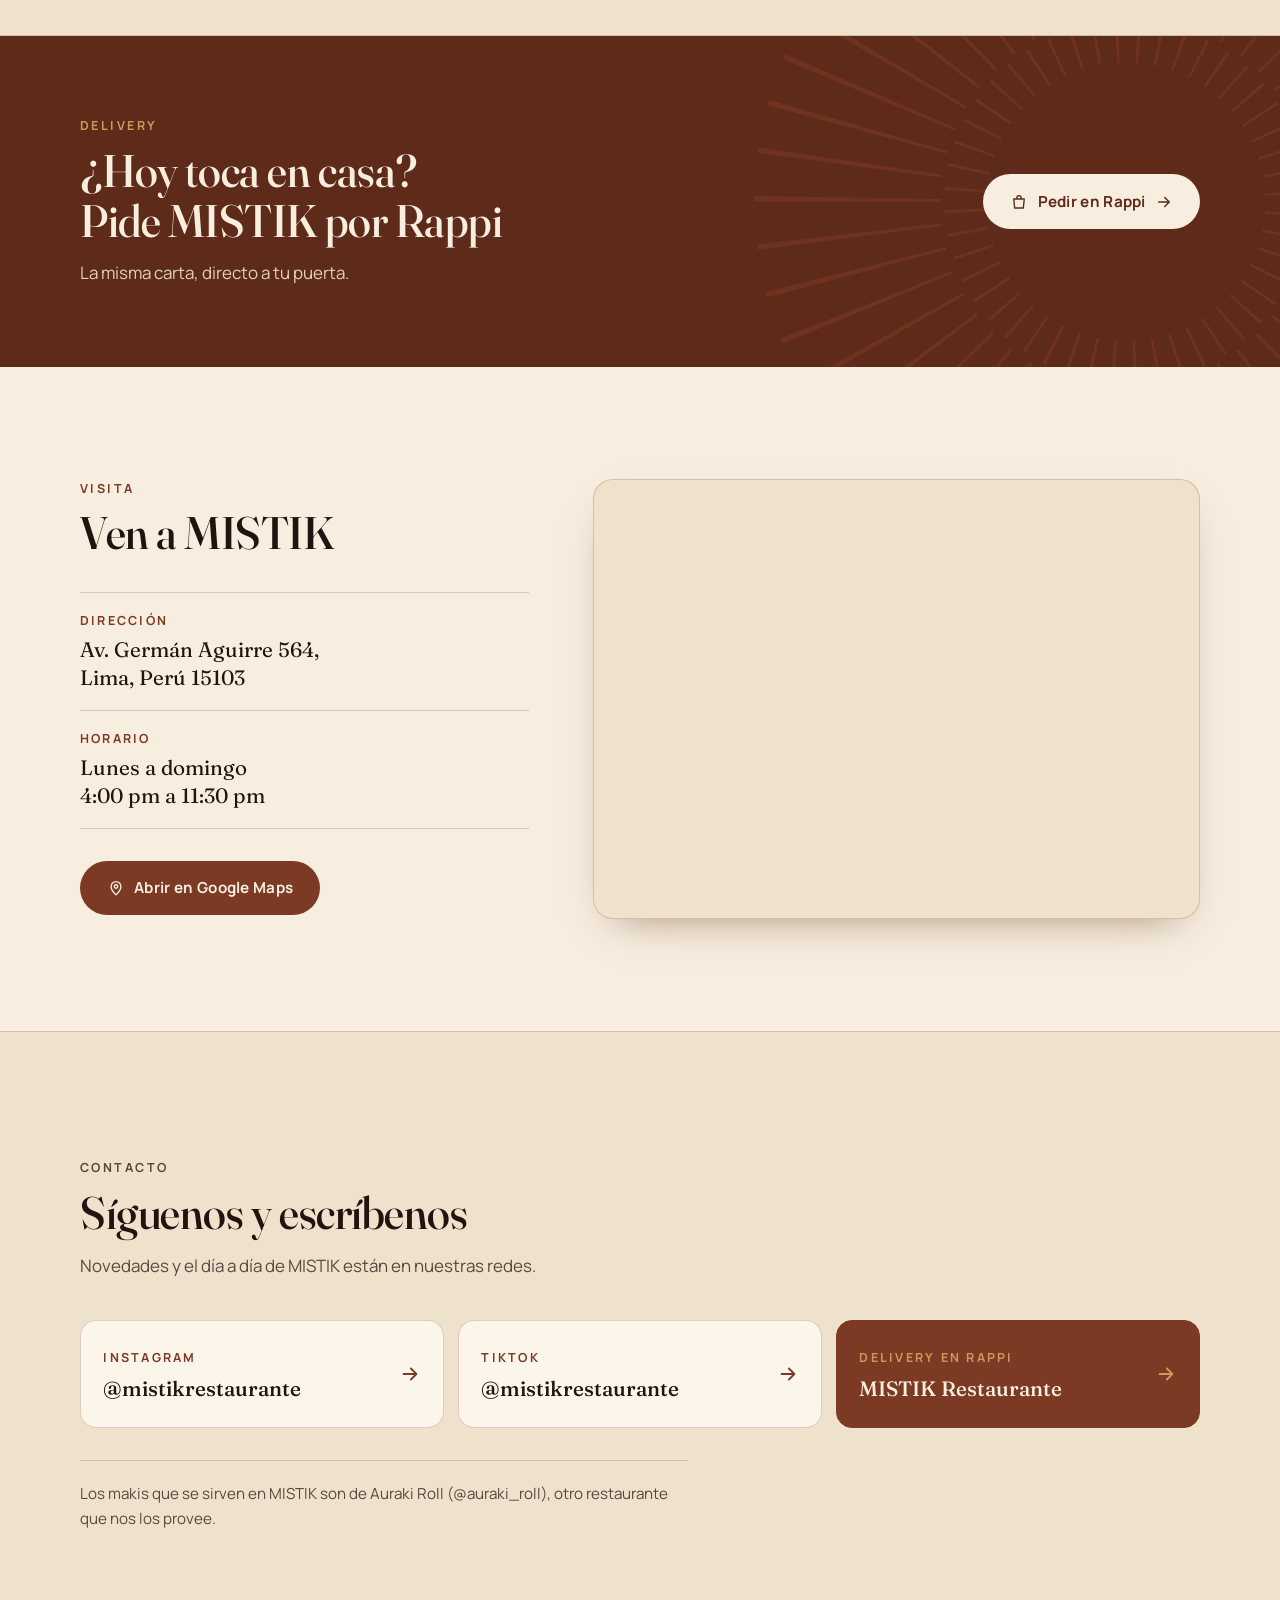
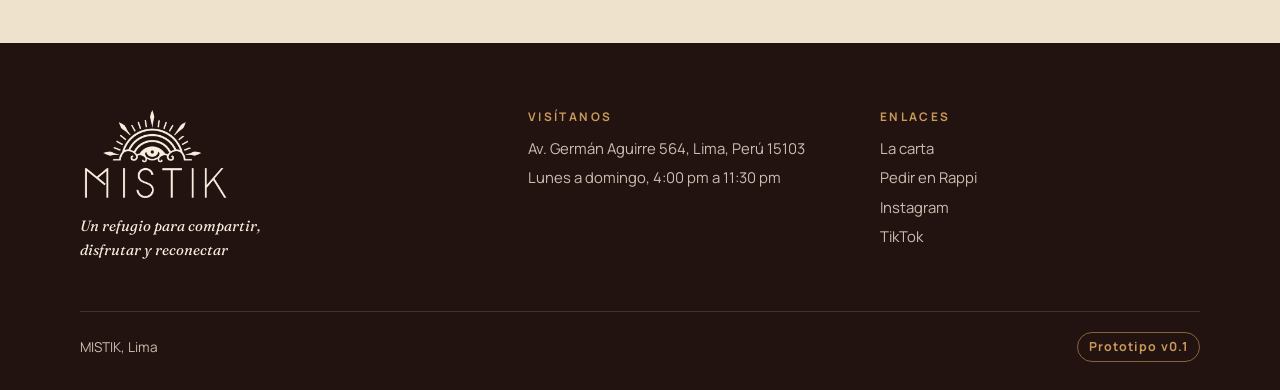
==== commit 28aa9639: "Restaurar pagina MISTIK completa desde carpeta original" ====
--- a/index.html
+++ b/index.html
@@ -1,231 +1,300 @@
 <!doctype html>
-<html lang="es">
+<html lang="es-PE">
 <head>
-<meta charset="utf-8">
-<meta name="viewport" content="width=device-width, initial-scale=1">
-<title>MISTIK — Refugio para compartir</title>
-<meta name="description" content="MISTIK en San Martín de Porres. Makis, ambiente cálido para compartir. Lun a Dom 4:00pm – 11:30pm. Av. Germán Aguirre 564, Lima.">
-<link rel="preconnect" href="https://fonts.googleapis.com">
-<link rel="preconnect" href="https://fonts.gstatic.com" crossorigin>
-<link href="https://fonts.googleapis.com/css2?family=Fraunces:opsz,wght@9..144,300;9..144,500;9..144,600&family=Manrope:wght@400;500;700&display=swap" rel="stylesheet">
-<style>
-:root{
-  --arcilla:#7c3a24;
-  --arcilla-osc:#5e2a19;
-  --crema:#f7eedf;
-  --crema-2:#efe0c8;
-  --tinta:#221310;
-  --dorado:#c99a5b;
-  --linea:rgba(34,19,16,.16);
-}
-*{box-sizing:border-box}
-html{scroll-behavior:smooth}
-body{
-  margin:0;
-  font-family:"Manrope",system-ui,sans-serif;
-  background:var(--crema);
-  color:var(--tinta);
-  line-height:1.6;
-}
-h1,h2,.serif{font-family:"Fraunces",Georgia,serif; font-weight:500; line-height:1.05; letter-spacing:-.02em}
-a{color:inherit}
-.wrap{max-width:1080px; margin:0 auto; padding:0 24px}
-.topbar{
-  position:sticky; top:0; z-index:10;
-  background:rgba(247,238,223,.92); backdrop-filter:blur(10px);
-  border-bottom:1px solid var(--linea);
-}
-.topbar .wrap{display:flex; align-items:center; justify-content:space-between; padding-top:14px; padding-bottom:14px}
-.marca{display:flex; align-items:center; gap:12px; text-decoration:none; font-weight:700}
-.marca svg{width:34px; height:34px}
-.nav{display:flex; gap:20px; font-size:14px}
-.nav a{text-decoration:none; opacity:.8}
-.nav a:hover{opacity:1; text-decoration:underline}
-.hero{
-  background:radial-gradient(1100px 520px at 50% -10%, #a65a36 0%, var(--arcilla) 48%, var(--arcilla-osc) 100%);
-  color:var(--crema);
-  overflow:hidden;
-}
-.hero .wrap{
-  display:grid; grid-template-columns:1.1fr .9fr; gap:40px;
-  padding:72px 24px 64px; align-items:center;
-}
-@media(max-width:860px){ .hero .wrap{grid-template-columns:1fr; padding:56px 24px 48px} }
-.kicker{font-size:14px; opacity:.85; margin:0 0 16px}
-.hero h1{font-size:clamp(44px,6vw,76px); margin:0 0 18px}
-.hero p.lead{font-size:18px; max-width:44ch; opacity:.92; margin:0 0 28px}
-.ctas{display:flex; gap:12px; flex-wrap:wrap}
-.btn{
-  display:inline-block; padding:13px 22px; border-radius:999px;
-  text-decoration:none; font-weight:700; font-size:15px;
-  border:1px solid transparent;
-}
-.btn.claro{background:var(--crema); color:var(--tinta)}
-.btn.linea{border-color:rgba(247,238,223,.5); color:var(--crema)}
-.meta{display:flex; gap:24px; margin-top:28px; font-size:14px; opacity:.9; flex-wrap:wrap}
-.sol{
-  background:rgba(247,238,223,.08);
-  border:1px solid rgba(247,238,223,.22);
-  border-radius:24px; padding:32px; text-align:center;
-}
-.sol svg{width:100%; max-width:320px; height:auto}
-.sol figcaption{font-size:13px; opacity:.75; margin-top:12px}
-section{padding:64px 0}
-h2{font-size:clamp(30px,4vw,44px); margin:0 0 12px}
-.sub{max-width:62ch; opacity:.78; margin:0 0 32px}
-.grid2{display:grid; grid-template-columns:1fr 1fr; gap:20px}
-@media(max-width:760px){.grid2{grid-template-columns:1fr}}
-.bloque{
-  border:1px solid var(--linea); border-radius:20px;
-  padding:28px; background:#fff8ec;
-}
-.bloque h3{font-family:"Fraunces",serif; margin:0 0 8px; font-size:22px}
-.bloque p{margin:0 0 16px; opacity:.8}
-.bloque a{font-weight:700}
-.carta-aviso{
-  border:1px dashed rgba(124,58,36,.5); border-radius:20px;
-  padding:28px; background:transparent;
-}
-.lista{list-style:none; padding:0; margin:20px 0 0; display:grid; gap:12px}
-.lista li{display:flex; justify-content:space-between; gap:16px; padding:12px 0; border-bottom:1px solid var(--linea); font-size:15px}
-.lista span:last-child{opacity:.6; white-space:nowrap}
-.horario{
-  background:var(--tinta); color:var(--crema); border-radius:24px;
-  padding:36px; display:grid; grid-template-columns:1.2fr .8fr; gap:28px;
-}
-@media(max-width:760px){.horario{grid-template-columns:1fr}}
-.horario h2{color:var(--crema)}
-.horario a.btn{margin-top:8px}
-footer{border-top:1px solid var(--linea); padding:28px 0 40px; font-size:14px; opacity:.85}
-footer .wrap{display:flex; justify-content:space-between; gap:16px; flex-wrap:wrap}
-:focus-visible{outline:3px solid var(--dorado); outline-offset:3px}
-@media (prefers-reduced-motion: reduce){ html{scroll-behavior:auto} }
-</style>
+  <meta charset="utf-8">
+  <meta name="viewport" content="width=device-width, initial-scale=1, viewport-fit=cover">
+  <title>MISTIK | Un refugio para compartir, disfrutar y reconectar</title>
+  <meta name="description" content="MISTIK, restaurante en Lima. Fondos, burgers, alitas, waffles y cócteles, y los makis de Auraki Roll. Lunes a domingo de 4:00 pm a 11:30 pm.">
+  <meta name="theme-color" content="#7C3A24">
+
+  <link rel="preconnect" href="https://fonts.googleapis.com">
+  <link rel="preconnect" href="https://fonts.gstatic.com" crossorigin>
+  <link href="https://fonts.googleapis.com/css2?family=Fraunces:ital,opsz,wght@0,9..144,400;0,9..144,500;0,9..144,600;1,9..144,400&family=Manrope:wght@400;500;600;700&display=swap" rel="stylesheet">
+  <link rel="stylesheet" href="styles.css">
+  <script>document.documentElement.classList.add('js');</script>
 </head>
+
 <body>
-
-<div class="topbar">
-  <div class="wrap">
-    <a class="marca" href="#top">
-      <svg viewBox="0 0 40 40" aria-hidden="true"><circle cx="20" cy="22" r="11" fill="none" stroke="#7c3a24" stroke-width="2"/><path d="M8 22a12 12 0 0 1 24 0" fill="none" stroke="#7c3a24" stroke-width="2"/><g stroke="#7c3a24" stroke-width="2" stroke-linecap="round"><path d="M20 4v5M10 8l3 4M30 8l-3 4M4 16l5 2M36 16l-5 2"/></g><circle cx="20" cy="22" r="2.5" fill="#7c3a24"/></svg>
-      MISTIK
+  <svg width="0" height="0" style="position:absolute" aria-hidden="true" focusable="false">
+    <symbol id="flecha" viewBox="0 0 24 24">
+      <path d="M5 12h14M13 6l6 6-6 6" fill="none" stroke="currentColor" stroke-width="2" stroke-linecap="round" stroke-linejoin="round"/>
+    </symbol>
+    <symbol id="bolsa" viewBox="0 0 24 24">
+      <path d="M5 8h14l-1.2 12H6.2L5 8Zm4 0V6.5a3 3 0 0 1 6 0V8" fill="none" stroke="currentColor" stroke-width="1.8" stroke-linecap="round" stroke-linejoin="round"/>
+    </symbol>
+    <symbol id="pin" viewBox="0 0 24 24">
+      <path d="M12 21s-6.5-5.6-6.5-11a6.5 6.5 0 0 1 13 0c0 5.4-6.5 11-6.5 11Z" fill="none" stroke="currentColor" stroke-width="1.8" stroke-linejoin="round"/>
+      <circle cx="12" cy="10" r="2.3" fill="none" stroke="currentColor" stroke-width="1.8"/>
+    </symbol>
+    <symbol id="rayos" viewBox="-450 -450 900 900">
+      <g fill="none" stroke="currentColor">
+        <circle r="330" stroke-width="220" stroke-dasharray="5 38.2"/>
+        <circle r="190" stroke-width="50" stroke-dasharray="3.5 21.37" stroke-dashoffset="12.4"/>
+      </g>
+    </symbol>
+  </svg>
+
+  <header class="topbar" id="topbar">
+    <div class="wrap">
+      <nav class="nav" aria-label="Principal">
+        <a class="nav__marca" href="#inicio" aria-label="MISTIK, inicio">
+          <img src="img/emblema-mistik.png" alt="" width="700" height="370">
+          <span>MISTIK</span>
+        </a>
+        <div class="nav__links">
+          <a href="carta.html">Carta</a>
+          <a href="#visita">Visita</a>
+          <a href="#contacto">Contacto</a>
+          <a class="btn btn--crema nav__rappi" href="https://www.rappi.com.pe/lima/restaurantes/delivery/75899-mistik-restaurante" target="_blank" rel="noopener noreferrer">Pedir en Rappi</a>
+        </div>
+      </nav>
+    </div>
+  </header>
+
+  <main>
+    <!-- ═════════ HERO ═════════ -->
+    <section class="hero" id="inicio" aria-label="MISTIK">
+      <div class="wrap hero__cuerpo">
+        <div class="hero__logo">
+          <svg class="sol-giratorio" viewBox="0 0 900 900" aria-hidden="true"><use href="#rayos" width="900" height="900"/></svg>
+          <h1><img src="img/logo-mistik.png" alt="MISTIK" width="1020" height="640"></h1>
+        </div>
+
+        <p class="hero__tagline">Un refugio para compartir, disfrutar y reconectar</p>
+        <p class="hero__propuesta">Fondos, burgers, alitas, waffles y cócteles. Y los makis de <b>Auraki Roll</b>, servidos en MISTIK.</p>
+
+        <div class="horario-chip">
+          <span class="horario-chip__dias">Lun a Dom</span>
+          <span class="horario-chip__horas">4:00 pm a 11:30 pm</span>
+        </div>
+        <p class="estado" id="estado" aria-live="polite">
+          <span class="estado__punto" aria-hidden="true"></span>
+          <span id="estado-texto"></span>
+        </p>
+
+        <div class="hero__acciones" id="hero-acciones">
+          <a class="btn btn--crema" href="carta.html">
+            Ver carta
+            <svg class="ico-flecha" aria-hidden="true"><use href="#flecha"/></svg>
+          </a>
+          <a class="btn btn--borde" href="https://www.rappi.com.pe/lima/restaurantes/delivery/75899-mistik-restaurante" target="_blank" rel="noopener noreferrer">
+            <svg aria-hidden="true"><use href="#bolsa"/></svg>
+            Pedir en Rappi
+          </a>
+          <a class="btn btn--texto" href="#visita">Cómo llegar</a>
+        </div>
+      </div>
+    </section>
+
+    <!-- Cinta en bucle: dos grupos idénticos, cada uno más ancho que la pantalla -->
+    <div class="cinta" aria-hidden="true">
+      <div class="cinta__pista">
+        <div class="cinta__grupo">
+          <span>Compartir</span><span>Disfrutar</span><span>Reconectar</span>
+          <span>Compartir</span><span>Disfrutar</span><span>Reconectar</span>
+          <span>Compartir</span><span>Disfrutar</span><span>Reconectar</span>
+          <span>Compartir</span><span>Disfrutar</span><span>Reconectar</span>
+          <span>Compartir</span><span>Disfrutar</span><span>Reconectar</span>
+          <span>Compartir</span><span>Disfrutar</span><span>Reconectar</span>
+        </div>
+        <div class="cinta__grupo">
+          <span>Compartir</span><span>Disfrutar</span><span>Reconectar</span>
+          <span>Compartir</span><span>Disfrutar</span><span>Reconectar</span>
+          <span>Compartir</span><span>Disfrutar</span><span>Reconectar</span>
+          <span>Compartir</span><span>Disfrutar</span><span>Reconectar</span>
+          <span>Compartir</span><span>Disfrutar</span><span>Reconectar</span>
+          <span>Compartir</span><span>Disfrutar</span><span>Reconectar</span>
+        </div>
+      </div>
+    </div>
+
+    <!-- ═════════ INVITACIÓN A LA CARTA ═════════ -->
+    <section class="invita" aria-labelledby="invita-titulo">
+      <div class="wrap invita__grid">
+        <div class="invita__texto reveal">
+          <p class="eyebrow">La carta</p>
+          <h2 class="h2" id="invita-titulo">Mucho para elegir, mejor en su propia página</h2>
+          <p>Más de 150 opciones entre platos, alitas, dulces y bebidas, con sus precios. Aquí van algunas para abrir el apetito.</p>
+          <a class="btn btn--terracota" href="carta.html">
+            Abrir la carta
+            <svg class="ico-flecha" aria-hidden="true"><use href="#flecha"/></svg>
+          </a>
+          <p class="invita__tambien">También:
+            <a href="carta.html#entradas">entradas</a>, <a href="carta.html#caldos">caldos</a>, <a href="carta.html#ensaladas">ensaladas</a>, <a href="carta.html#sandwiches">sándwiches</a>, <a href="carta.html#salchipapas">salchipapas</a>, <a href="carta.html#piqueos">piqueos</a>, <a href="carta.html#postres">postres</a>, <a href="carta.html#jugos">jugos</a> y <a href="carta.html#cafe">café</a>.
+          </p>
+        </div>
+
+        <div class="destacados">
+          <a class="destacado reveal" href="carta.html#fondo">
+            <span class="destacado__cat">Fondos</span>
+            <span class="destacado__desc">Lomo saltado, mostrito crunch y bisteck a lo pobre</span>
+            <span class="destacado__pie">
+              <span class="destacado__precio"><small>desde</small>S/ 10</span>
+              <svg class="ico-flecha" aria-hidden="true"><use href="#flecha"/></svg>
+            </span>
+          </a>
+          <a class="destacado destacado--oscuro reveal" style="--d:.08s" href="carta.html#alitas">
+            <span class="destacado__cat">Alitas</span>
+            <span class="destacado__desc">12 sabores, de BBQ a mango habanero</span>
+            <span class="destacado__pie">
+              <span class="destacado__precio"><small>6 unidades</small>S/ 23</span>
+              <svg class="ico-flecha" aria-hidden="true"><use href="#flecha"/></svg>
+            </span>
+          </a>
+          <a class="destacado reveal" style="--d:.16s" href="carta.html#burgers">
+            <span class="destacado__cat">Burgers</span>
+            <span class="destacado__desc">Pan brioche y hamburguesa casera</span>
+            <span class="destacado__pie">
+              <span class="destacado__precio"><small>desde</small>S/ 15</span>
+              <svg class="ico-flecha" aria-hidden="true"><use href="#flecha"/></svg>
+            </span>
+          </a>
+          <a class="destacado reveal" style="--d:.24s" href="carta.html#cocteles">
+            <span class="destacado__cat">Cócteles</span>
+            <span class="destacado__desc">Pisco sour, mojito, margaritas y más</span>
+            <span class="destacado__pie">
+              <span class="destacado__precio"><small>desde</small>S/ 13</span>
+              <svg class="ico-flecha" aria-hidden="true"><use href="#flecha"/></svg>
+            </span>
+          </a>
+        </div>
+      </div>
+    </section>
+
+    <!-- ═════════ DELIVERY ═════════ -->
+    <section class="delivery" aria-labelledby="delivery-titulo">
+      <svg class="sol-giratorio" viewBox="0 0 900 900" aria-hidden="true"><use href="#rayos" width="900" height="900"/></svg>
+      <div class="wrap delivery__fila">
+        <div class="reveal">
+          <p class="eyebrow">Delivery</p>
+          <h2 class="h2" id="delivery-titulo">¿Hoy toca en casa? Pide MISTIK por Rappi</h2>
+          <p>La misma carta, directo a tu puerta.</p>
+        </div>
+        <a class="btn btn--crema reveal" style="--d:.1s" href="https://www.rappi.com.pe/lima/restaurantes/delivery/75899-mistik-restaurante" target="_blank" rel="noopener noreferrer">
+          <svg aria-hidden="true"><use href="#bolsa"/></svg>
+          Pedir en Rappi
+          <svg class="ico-flecha" aria-hidden="true"><use href="#flecha"/></svg>
+        </a>
+      </div>
+    </section>
+
+    <!-- ═════════ VISITA ═════════ -->
+    <section class="visita" id="visita" aria-labelledby="visita-titulo">
+      <div class="wrap visita__grid">
+        <div class="reveal">
+          <p class="eyebrow">Visita</p>
+          <h2 class="h2" id="visita-titulo">Ven a MISTIK</h2>
+
+          <dl class="visita__datos">
+            <div class="dato">
+              <dt>Dirección</dt>
+              <dd>Av. Germán Aguirre 564,<br>Lima, Perú 15103</dd>
+            </div>
+            <div class="dato">
+              <dt>Horario</dt>
+              <dd>Lunes a domingo<br>4:00 pm a 11:30 pm</dd>
+            </div>
+          </dl>
+
+          <div class="visita__acciones">
+            <a class="btn btn--terracota" href="https://www.google.com/maps/place/Av.+Germ%C3%A1n+Aguirre+564,+San+Mart%C3%ADn+de+Porres+15103/data=!4m2!3m1!1s0x9105ceeed804b34b:0xd57b76acea88cf4c?sa=X&amp;ved=1t:242&amp;ictx=111" target="_blank" rel="noopener noreferrer">
+              <svg aria-hidden="true"><use href="#pin"/></svg>
+              Abrir en Google Maps
+            </a>
+          </div>
+        </div>
+
+        <div class="mapa reveal" style="--d:.12s">
+          <iframe
+            title="Mapa: MISTIK, Av. Germán Aguirre 564, Lima"
+            src="https://www.google.com/maps?q=Av.+Germ%C3%A1n+Aguirre+564,+San+Mart%C3%ADn+de+Porres+15103&amp;hl=es&amp;z=16&amp;output=embed"
+            loading="lazy"
+            referrerpolicy="no-referrer-when-downgrade"
+            allowfullscreen></iframe>
+        </div>
+      </div>
+    </section>
+
+    <!-- ═════════ CONTACTO ═════════ -->
+    <section class="contacto" id="contacto" aria-labelledby="contacto-titulo">
+      <div class="wrap">
+        <div class="contacto__cab reveal">
+          <p class="eyebrow">Contacto</p>
+          <h2 class="h2" id="contacto-titulo">Síguenos y escríbenos</h2>
+          <p>Novedades y el día a día de MISTIK están en nuestras redes.</p>
+        </div>
+
+        <div class="redes">
+          <a class="red reveal" href="https://www.instagram.com/mistikrestaurante/" target="_blank" rel="noopener noreferrer">
+            <span>
+              <span class="red__plataforma">Instagram</span>
+              <span class="red__usuario">@mistikrestaurante</span>
+            </span>
+            <svg aria-hidden="true"><use href="#flecha"/></svg>
+          </a>
+
+          <a class="red reveal" style="--d:.08s" href="https://www.tiktok.com/@mistikrestaurante" target="_blank" rel="noopener noreferrer">
+            <span>
+              <span class="red__plataforma">TikTok</span>
+              <span class="red__usuario">@mistikrestaurante</span>
+            </span>
+            <svg aria-hidden="true"><use href="#flecha"/></svg>
+          </a>
+
+          <a class="red red--rappi reveal" style="--d:.16s" href="https://www.rappi.com.pe/lima/restaurantes/delivery/75899-mistik-restaurante" target="_blank" rel="noopener noreferrer">
+            <span>
+              <span class="red__plataforma">Delivery en Rappi</span>
+              <span class="red__usuario">MISTIK Restaurante</span>
+            </span>
+            <svg aria-hidden="true"><use href="#flecha"/></svg>
+          </a>
+        </div>
+
+        <p class="contacto__nota reveal">Los makis que se sirven en MISTIK son de Auraki Roll (@auraki_roll), otro restaurante que nos los provee.</p>
+      </div>
+    </section>
+  </main>
+
+  <footer class="pie">
+    <div class="wrap">
+      <div class="pie__grid">
+        <div>
+          <img class="pie__logo" src="img/logo-mistik.png" alt="MISTIK" width="1020" height="640">
+          <p class="pie__lema">Un refugio para compartir, disfrutar y reconectar</p>
+        </div>
+        <div>
+          <p class="pie__tit">Visítanos</p>
+          <ul class="pie__lista">
+            <li>Av. Germán Aguirre 564, Lima, Perú 15103</li>
+            <li>Lunes a domingo, 4:00 pm a 11:30 pm</li>
+          </ul>
+        </div>
+        <div>
+          <p class="pie__tit">Enlaces</p>
+          <ul class="pie__lista">
+            <li><a href="carta.html">La carta</a></li>
+            <li><a href="https://www.rappi.com.pe/lima/restaurantes/delivery/75899-mistik-restaurante" target="_blank" rel="noopener noreferrer">Pedir en Rappi</a></li>
+            <li><a href="https://www.instagram.com/mistikrestaurante/" target="_blank" rel="noopener noreferrer">Instagram</a></li>
+            <li><a href="https://www.tiktok.com/@mistikrestaurante" target="_blank" rel="noopener noreferrer">TikTok</a></li>
+          </ul>
+        </div>
+      </div>
+      <div class="pie__base">
+        <span>MISTIK, Lima</span>
+        <span class="pie__version">Prototipo v0.1</span>
+      </div>
+    </div>
+  </footer>
+
+  <!-- Accesos rápidos en celular -->
+  <nav class="barra-movil" id="barra-movil" data-ocultable aria-label="Accesos rápidos">
+    <a class="btn btn--borde" href="carta.html">Ver carta</a>
+    <a class="btn btn--dorado" href="https://www.rappi.com.pe/lima/restaurantes/delivery/75899-mistik-restaurante" target="_blank" rel="noopener noreferrer">
+      <svg aria-hidden="true"><use href="#bolsa"/></svg>
+      Pedir en Rappi
     </a>
-    <nav class="nav">
-      <a href="#carta">Carta</a>
-      <a href="#visita">Visita</a>
-      <a href="#contacto">Contacto</a>
-    </nav>
-  </div>
-</div>
-
-<header class="hero" id="top">
-  <div class="wrap">
-    <div>
-      <p class="kicker">San Martín de Porres · Lima — Lun a Dom · 4:00pm a 11:30pm</p>
-      <h1>Un refugio para compartir, disfrutar y reconectar.</h1>
-      <p class="lead">Cocina de makis de <strong>@auraki_roll en MISTIK</strong>, ambiente cálido y mesa para quedarse. Prototipo inicial para revisión interna.</p>
-      <div class="ctas">
-        <a class="btn claro" href="#carta">Ver carta</a>
-        <a class="btn linea" href="https://www.google.com/maps/place/Av.+Germ%C3%A1n+Aguirre+564,+San+Mart%C3%ADn+de+Porres+15103/data=!4m2!3m1!1s0x9105ceeed804b34b:0xd57b76acea88cf4c?sa=X&ved=1t:242&ictx=111" target="_blank" rel="noopener">Cómo llegar</a>
-      </div>
-      <div class="meta">
-        <span>Av. Germán Aguirre 564, Lima 15103</span>
-        <span>Makis · tarde · noche</span>
-      </div>
-    </div>
-    <figure class="sol" style="margin:0">
-      <svg viewBox="0 0 320 220" role="img" aria-label="Emblema sol Mistik">
-        <g fill="none" stroke="#f7eedf" stroke-width="3" stroke-linecap="round" opacity=".95">
-          <path d="M40 150a120 120 0 0 1 240 0"/>
-          <path d="M70 150a90 90 0 0 1 180 0"/>
-          <path d="M105 150a55 55 0 0 1 110 0"/>
-          <g>
-            <path d="M160 18v22M96 34l11 19M224 34l-11 19M52 70l19 11M268 70l-19 11M30 115h22M290 115h-22"/>
-          </g>
-        </g>
-        <circle cx="160" cy="150" r="10" fill="#c99a5b"/>
-        <path d="M130 150a30 30 0 0 1 60 0" fill="none" stroke="#c99a5b" stroke-width="3"/>
-      </svg>
-      <figcaption>Emblema inspirado en tu logo — fondo arcilla, trazo crema.</figcaption>
-    </figure>
-  </div>
-</header>
-
-<main class="wrap">
-  <section>
-    <h2>Hecho para la tarde larga.</h2>
-    <p class="sub">Sin fotos todavía, este prototipo usa color y tipografía para validar la idea con tu socia: ¿se siente acogedor, nocturno y simple de entender?</p>
-    <div class="grid2">
-      <div class="bloque">
-        <h3>Makis en casa</h3>
-        <p>Los makis de Auraki Roll se sirven en MISTIK. Ideal para compartir al centro de la mesa.</p>
-        <a href="https://www.instagram.com/mistikrestaurante/" target="_blank" rel="noopener">Ver Instagram</a>
-      </div>
-      <div class="bloque">
-        <h3>Tardes y noches</h3>
-        <p>Abrimos todos los días de 4:00pm a 11:30pm. Llegas después del trabajo, te quedas hasta tarde.</p>
-        <a href="https://www.tiktok.com/@mistikrestaurante" target="_blank" rel="noopener">Ver TikTok</a>
-      </div>
-    </div>
-  </section>
-
-  <section id="carta" style="padding-top:0">
-    <h2>Carta</h2>
-    <p class="sub">Tu Drive pide acceso, así que dejé la estructura lista con precios de ejemplo. Cuando me compartas la carta con acceso público o el texto, la reemplazo tal cual.</p>
-    <div class="carta-aviso">
-      <strong>Carta completa en Drive:</strong>
-      <br>
-      <a href="https://drive.google.com/file/d/1zzVwjOcrqb2Sf8jy06Ale7lW8ajOggFg/view" target="_blank" rel="noopener">Abrir documento original</a>
-      <span style="opacity:.6"> — actualmente privado, solicita acceso.</span>
-      <ul class="lista">
-        <li><span>Makis clásicos x10 — ejemplo</span><span>S/ 29</span></li>
-        <li><span>Makis acevichados x10 — ejemplo</span><span>S/ 34</span></li>
-        <li><span>Combo Mistik para 2 — ejemplo</span><span>S/ 59</span></li>
-        <li><span>Bebidas y postres — por definir</span><span>—</span></li>
-      </ul>
-    </div>
-  </section>
-
-  <section id="visita" style="padding-top:0">
-    <div class="horario">
-      <div>
-        <h2>Visítanos</h2>
-        <p style="opacity:.85; max-width:44ch">Av. Germán Aguirre 564, Lima, Perú 15103.<br>Lunes a domingo · 4:00pm – 11:30pm.</p>
-        <div class="ctas">
-          <a class="btn claro" href="https://www.google.com/maps/place/Av.+Germ%C3%A1n+Aguirre+564,+San+Mart%C3%ADn+de+Porres+15103/data=!4m2!3m1!1s0x9105ceeed804b34b:0xd57b76acea88cf4c?sa=X&ved=1t:242&ictx=111" target="_blank" rel="noopener">Abrir en Google Maps</a>
-        </div>
-      </div>
-      <div style="align-self:center; font-size:15px; opacity:.9">
-        <p style="margin:0 0 12px"><strong>Para tu socia:</strong> este bloque es lo que más convierte. Dirección + horario + un solo botón.</p>
-        <p style="margin:0">Falta definir: delivery, reservas por WhatsApp, cochera.</p>
-      </div>
-    </div>
-  </section>
-
-  <section id="contacto" style="padding-top:0">
-    <h2>Contacto</h2>
-    <p class="sub">Por ahora solo redes. Agregamos WhatsApp cuando lo definan.</p>
-    <div class="grid2">
-      <div class="bloque">
-        <h3>Instagram</h3>
-        <p>@mistikrestaurante — promociones, carta, ubicación.</p>
-        <a href="https://www.instagram.com/mistikrestaurante/" target="_blank" rel="noopener">instagram.com/mistikrestaurante</a>
-      </div>
-      <div class="bloque">
-        <h3>TikTok</h3>
-        <p>Videos del local y platos.</p>
-        <a href="https://www.tiktok.com/@mistikrestaurante" target="_blank" rel="noopener">tiktok.com/@mistikrestaurante</a>
-      </div>
-    </div>
-  </section>
-</main>
-
-<footer id="contacto">
-  <div class="wrap">
-    <span>MISTIK · Prototipo v0.1 para revisión interna</span>
-    <span>Av. Germán Aguirre 564 · 4pm – 11:30pm</span>
-  </div>
-</footer>
-
+  </nav>
+
+  <script src="main.js"></script>
 </body>
-</html>+</html>
--- a/styles.css
+++ b/styles.css
@@ -0,0 +1,908 @@
+/* MISTIK · estilos compartidos (index.html y carta.html) */
+
+:root {
+  --terracota: #7C3A24;
+  --terracota-oscuro: #5E2A19;
+  --crema: #F7EEDF;
+  --tinta: #221310;
+  --dorado: #C99A5B;
+
+  --crema-profundo: #EFE2CC;
+  --crema-tarjeta: #FBF5EA;
+  --linea: rgba(124, 58, 36, .22);
+  --texto-suave: rgba(34, 19, 16, .74);
+
+  --serif: "Fraunces", Georgia, "Times New Roman", serif;
+  --sans: "Manrope", system-ui, -apple-system, "Segoe UI", sans-serif;
+
+  --gutter: clamp(16px, 5vw, 56px);
+  --ancho: 1120px;
+  --nav-alto: 64px;
+  --barra-movil: 0px;
+}
+
+*, *::before, *::after { box-sizing: border-box; }
+html {
+  scroll-behavior: smooth;
+  -webkit-text-size-adjust: 100%;
+  overflow-x: clip;
+}
+body {
+  margin: 0;
+  overflow-x: clip;
+  background: var(--crema);
+  color: var(--tinta);
+  font-family: var(--sans);
+  font-size: 1.0625rem;
+  line-height: 1.65;
+  -webkit-font-smoothing: antialiased;
+  -webkit-tap-highlight-color: transparent;
+  padding-bottom: var(--barra-movil);
+}
+h1, h2, h3, h4, p, ul, dl, dd, figure { margin: 0; }
+ul { padding: 0; list-style: none; }
+a { color: inherit; }
+img, svg { display: block; max-width: 100%; }
+button { font: inherit; color: inherit; }
+
+:focus-visible {
+  outline: 3px solid var(--dorado);
+  outline-offset: 3px;
+  border-radius: 4px;
+}
+
+.sr-only {
+  position: absolute;
+  width: 1px; height: 1px;
+  margin: -1px; padding: 0;
+  overflow: hidden;
+  clip: rect(0 0 0 0);
+  white-space: nowrap;
+  border: 0;
+}
+
+.wrap {
+  width: 100%;
+  max-width: calc(var(--ancho) + var(--gutter) * 2);
+  margin-inline: auto;
+  padding-inline: var(--gutter);
+}
+
+/* ───── Tipografía de sección ───── */
+.eyebrow {
+  font-size: .78rem;
+  font-weight: 700;
+  letter-spacing: .2em;
+  text-transform: uppercase;
+  color: var(--terracota);
+}
+.h2 {
+  font-family: var(--serif);
+  font-weight: 500;
+  font-size: clamp(1.85rem, 4.4vw, 2.85rem);
+  line-height: 1.1;
+  letter-spacing: -.01em;
+  margin-top: .55rem;
+  text-wrap: balance;
+  font-variation-settings: "opsz" 96;
+}
+
+/* ───── Botones ───── */
+.btn {
+  display: inline-flex;
+  align-items: center;
+  justify-content: center;
+  gap: .6rem;
+  min-height: 52px;
+  padding: .85rem 1.6rem;
+  border-radius: 999px;
+  border: 1.5px solid transparent;
+  font-family: var(--sans);
+  font-size: .95rem;
+  font-weight: 700;
+  letter-spacing: .02em;
+  text-decoration: none;
+  white-space: nowrap;
+  cursor: pointer;
+  transition: background-color .2s ease, color .2s ease, border-color .2s ease, transform .2s ease;
+}
+.btn svg { width: 18px; height: 18px; flex: none; transition: transform .2s ease; }
+.btn:active { transform: scale(.97); }
+
+.btn--crema { background: var(--crema); color: var(--terracota-oscuro); }
+.btn--borde { border-color: rgba(247, 238, 223, .55); color: var(--crema); }
+.btn--terracota { background: var(--terracota); color: var(--crema); }
+.btn--dorado { background: var(--dorado); color: var(--tinta); }
+.btn--linea { border-color: var(--terracota); color: var(--terracota); }
+.btn--texto { padding-inline: .6rem; color: var(--crema); text-decoration: underline; text-decoration-color: rgba(201, 154, 91, .8); text-underline-offset: 5px; }
+
+@media (hover: hover) {
+  .btn:hover .ico-flecha { transform: translateX(3px); }
+  .btn--crema:hover { background: #fff8ec; }
+  .btn--borde:hover { background: rgba(247, 238, 223, .12); border-color: var(--crema); }
+  .btn--terracota:hover { background: var(--terracota-oscuro); }
+  .btn--dorado:hover { background: #d8ad72; }
+  .btn--linea:hover { background: var(--terracota); color: var(--crema); }
+  .btn--texto:hover { text-decoration-color: var(--crema); }
+}
+
+/* ───── Barra superior ───── */
+.topbar {
+  position: sticky;
+  top: 0;
+  z-index: 50;
+  background: var(--terracota);
+  color: var(--crema);
+  transition: box-shadow .25s ease, background-color .25s ease;
+}
+.topbar.is-scrolled {
+  background: rgba(124, 58, 36, .94);
+  box-shadow: 0 6px 24px rgba(34, 19, 16, .22);
+  -webkit-backdrop-filter: blur(8px);
+  backdrop-filter: blur(8px);
+}
+.nav {
+  display: flex;
+  align-items: center;
+  justify-content: space-between;
+  gap: 1rem;
+  min-height: var(--nav-alto);
+}
+.nav__marca {
+  display: flex;
+  align-items: center;
+  gap: .7rem;
+  flex: none;
+  font-family: var(--serif);
+  font-weight: 500;
+  letter-spacing: .24em;
+  text-decoration: none;
+  font-size: 1rem;
+}
+.nav__marca img { width: 40px; height: auto; }
+.nav__links { display: flex; align-items: center; gap: clamp(.85rem, 2.6vw, 1.9rem); }
+.nav__links a:not(.btn) {
+  font-size: .88rem;
+  font-weight: 600;
+  text-decoration: none;
+  padding-block: .5rem;
+  border-bottom: 1.5px solid transparent;
+  transition: border-color .2s ease;
+}
+.nav__links a[aria-current="page"] { border-color: var(--dorado); }
+@media (hover: hover) { .nav__links a:not(.btn):hover { border-color: var(--dorado); } }
+.nav__rappi.btn {
+  min-height: 40px;
+  padding: .45rem 1.05rem;
+  font-size: .85rem;
+}
+
+/* ───── Hero (inicio) ───── */
+.hero {
+  position: relative;
+  overflow: hidden;
+  background:
+    radial-gradient(ellipse 70% 60% at 50% 38%, #8C4329 0%, rgba(140, 67, 41, 0) 70%),
+    linear-gradient(180deg, var(--terracota) 0%, #723420 100%);
+  color: var(--crema);
+  isolation: isolate;
+}
+.hero__cuerpo {
+  display: flex;
+  flex-direction: column;
+  align-items: center;
+  text-align: center;
+  padding-block: clamp(20px, 5vw, 60px) clamp(56px, 9vw, 104px);
+}
+.hero__logo {
+  position: relative;
+  width: min(560px, 86vw);
+}
+.hero__logo h1 { position: relative; }
+.hero__logo img { width: 100%; height: auto; }
+.sol-giratorio {
+  position: absolute;
+  top: 54%;
+  left: 50%;
+  width: min(1180px, 190vw);
+  height: auto;
+  max-width: none;
+  color: var(--terracota-oscuro);
+  opacity: .6;
+  transform: translate(-50%, -50%);
+  z-index: -1;
+  pointer-events: none;
+  animation: girar 220s linear infinite;
+}
+@keyframes girar { to { transform: translate(-50%, -50%) rotate(360deg); } }
+
+.hero__tagline {
+  font-family: var(--serif);
+  font-style: italic;
+  font-weight: 400;
+  font-size: clamp(1.25rem, 3.2vw, 1.9rem);
+  line-height: 1.3;
+  margin-top: clamp(10px, 2vw, 18px);
+  max-width: 22em;
+  text-wrap: balance;
+}
+.hero__propuesta {
+  margin-top: 1rem;
+  max-width: 32em;
+  color: rgba(247, 238, 223, .88);
+  text-wrap: balance;
+}
+.hero__propuesta b { font-weight: 700; color: var(--crema); }
+
+.horario-chip {
+  display: flex;
+  flex-wrap: wrap;
+  justify-content: center;
+  align-items: center;
+  gap: .35rem 1.1rem;
+  margin-top: clamp(20px, 3.4vw, 30px);
+  padding: .8rem 1.4rem;
+  border: 1px solid rgba(201, 154, 91, .65);
+  border-radius: 14px;
+  background: rgba(94, 42, 25, .55);
+}
+.horario-chip__dias {
+  font-size: .78rem;
+  font-weight: 700;
+  letter-spacing: .18em;
+  text-transform: uppercase;
+  color: var(--dorado);
+}
+.horario-chip__horas { font-family: var(--serif); font-size: 1.25rem; font-weight: 500; }
+
+.estado {
+  display: none;
+  align-items: center;
+  gap: .55rem;
+  margin-top: .9rem;
+  font-size: .88rem;
+  font-weight: 600;
+  letter-spacing: .02em;
+}
+.estado.is-visible { display: inline-flex; }
+.estado__punto {
+  width: 9px; height: 9px;
+  flex: none;
+  border-radius: 50%;
+  background: var(--dorado);
+}
+.estado.is-abierto .estado__punto {
+  background: #E8C888;
+  animation: pulso 2.4s ease-out infinite;
+}
+@keyframes pulso {
+  0% { box-shadow: 0 0 0 0 rgba(232, 200, 136, .55); }
+  70%, 100% { box-shadow: 0 0 0 10px rgba(232, 200, 136, 0); }
+}
+
+.hero__acciones {
+  display: flex;
+  flex-wrap: wrap;
+  justify-content: center;
+  align-items: center;
+  gap: .75rem;
+  margin-top: clamp(22px, 3.4vw, 32px);
+}
+
+/* ───── Cinta (bucle infinito) ───── */
+.cinta {
+  overflow: hidden;
+  background: var(--tinta);
+  color: var(--crema);
+  padding-block: 1rem;
+  border-block: 1px solid rgba(201, 154, 91, .45);
+}
+.cinta__pista {
+  display: flex;
+  width: max-content;
+  animation: cinta 70s linear infinite;
+}
+.cinta__grupo { display: flex; flex: none; }
+.cinta__grupo span {
+  display: inline-flex;
+  align-items: center;
+  gap: 2.2rem;
+  padding-right: 2.2rem;
+  font-family: var(--serif);
+  font-style: italic;
+  font-size: clamp(1.15rem, 2.6vw, 1.5rem);
+  white-space: nowrap;
+}
+.cinta__grupo span::after {
+  content: "";
+  width: 9px; height: 9px;
+  background: var(--dorado);
+  transform: rotate(45deg);
+}
+@keyframes cinta { to { transform: translateX(-50%); } }
+
+/* ───── Invitación a la carta ───── */
+.invita {
+  padding-block: clamp(56px, 9vw, 112px);
+  background: var(--crema-profundo);
+  border-bottom: 1px solid var(--linea);
+}
+.invita__grid { display: grid; gap: clamp(28px, 4vw, 56px); align-items: center; }
+.invita__texto p { margin-top: 1rem; color: var(--texto-suave); max-width: 32em; }
+.invita__texto .btn { margin-top: 1.6rem; }
+.invita__tambien {
+  margin-top: 1.4rem !important;
+  font-size: .92rem;
+  line-height: 1.7;
+}
+.invita__tambien a { color: var(--terracota); font-weight: 600; text-underline-offset: 3px; }
+
+.destacados {
+  display: grid;
+  grid-template-columns: repeat(2, minmax(0, 1fr));
+  gap: clamp(10px, 1.6vw, 16px);
+}
+.destacado {
+  position: relative;
+  display: flex;
+  flex-direction: column;
+  min-height: 190px;
+  padding: clamp(16px, 2.4vw, 24px);
+  border: 1px solid var(--linea);
+  border-radius: 18px;
+  background: var(--crema-tarjeta);
+  text-decoration: none;
+  overflow: hidden;
+  transition: transform .25s cubic-bezier(.2, .7, .2, 1), border-color .2s ease, box-shadow .25s ease;
+}
+.destacado::before {
+  content: "";
+  position: absolute;
+  right: -38px;
+  top: -38px;
+  width: 110px;
+  height: 110px;
+  border-radius: 50%;
+  border: 1px dashed rgba(201, 154, 91, .55);
+}
+.destacado__cat {
+  font-size: .74rem;
+  font-weight: 700;
+  letter-spacing: .18em;
+  text-transform: uppercase;
+  color: var(--terracota);
+}
+.destacado__desc {
+  margin-top: .45rem;
+  font-family: var(--serif);
+  font-size: clamp(1rem, 1.8vw, 1.18rem);
+  line-height: 1.3;
+}
+.destacado__pie {
+  display: flex;
+  align-items: center;
+  justify-content: space-between;
+  gap: .5rem;
+  margin-top: auto;
+  padding-top: 1rem;
+}
+.destacado__precio {
+  font-family: var(--serif);
+  font-weight: 500;
+  font-size: clamp(1.25rem, 2.4vw, 1.6rem);
+  line-height: 1;
+  color: var(--terracota);
+}
+.destacado__precio small {
+  display: block;
+  margin-bottom: .3rem;
+  font-family: var(--sans);
+  font-size: .72rem;
+  font-weight: 600;
+  color: var(--texto-suave);
+}
+.destacado svg { width: 20px; height: 20px; color: var(--terracota); flex: none; transition: transform .2s ease; }
+.destacado--oscuro { background: var(--tinta); color: var(--crema); border-color: var(--tinta); }
+.destacado--oscuro .destacado__cat,
+.destacado--oscuro .destacado__precio,
+.destacado--oscuro svg { color: var(--dorado); }
+.destacado--oscuro .destacado__precio small { color: rgba(247, 238, 223, .7); }
+@media (hover: hover) {
+  .destacado:hover { transform: translateY(-4px); border-color: var(--terracota); box-shadow: 0 16px 30px -18px rgba(94, 42, 25, .6); }
+  .destacado:hover svg { transform: translateX(4px); }
+}
+
+/* ───── Banda Rappi ───── */
+.delivery {
+  position: relative;
+  overflow: hidden;
+  isolation: isolate;
+  background: var(--terracota-oscuro);
+  color: var(--crema);
+  padding-block: clamp(48px, 7vw, 80px);
+}
+.delivery .sol-giratorio {
+  top: 50%;
+  left: 88%;
+  width: min(760px, 150vw);
+  color: var(--terracota);
+  opacity: .55;
+}
+.delivery__fila {
+  display: flex;
+  flex-direction: column;
+  align-items: flex-start;
+  gap: 1.4rem;
+}
+.delivery .eyebrow { color: var(--dorado); }
+.delivery .h2 { max-width: 16em; }
+.delivery p:not(.eyebrow) { margin-top: .8rem; color: rgba(247, 238, 223, .85); max-width: 30em; }
+
+/* ───── Visita ───── */
+.visita { padding-block: clamp(56px, 9vw, 112px); }
+.visita__grid { display: grid; gap: clamp(28px, 5vw, 64px); align-items: stretch; }
+.visita__datos { margin-top: clamp(22px, 3.4vw, 34px); }
+.dato { padding-block: 1.1rem; border-top: 1px solid var(--linea); }
+.dato:last-of-type { border-bottom: 1px solid var(--linea); }
+.dato dt {
+  font-size: .78rem;
+  font-weight: 700;
+  letter-spacing: .18em;
+  text-transform: uppercase;
+  color: var(--terracota);
+}
+.dato dd {
+  margin-top: .3rem;
+  font-family: var(--serif);
+  font-size: 1.3rem;
+  line-height: 1.35;
+}
+.visita__acciones { display: flex; flex-wrap: wrap; gap: .7rem; margin-top: clamp(22px, 3.4vw, 32px); }
+
+.mapa {
+  position: relative;
+  min-height: 320px;
+  border-radius: 20px;
+  overflow: hidden;
+  border: 1px solid var(--linea);
+  background: var(--crema-profundo);
+  box-shadow: 0 18px 40px -22px rgba(94, 42, 25, .55);
+}
+.mapa iframe {
+  position: absolute;
+  inset: 0;
+  width: 100%;
+  height: 100%;
+  border: 0;
+}
+
+/* ───── Contacto ───── */
+.contacto {
+  padding-block: clamp(56px, 9vw, 112px);
+  border-top: 1px solid var(--linea);
+  background: var(--crema-profundo);
+}
+.contacto__cab { max-width: 36em; }
+.contacto__cab p { margin-top: .9rem; color: var(--texto-suave); }
+.redes {
+  display: grid;
+  grid-template-columns: repeat(auto-fit, minmax(min(100%, 250px), 1fr));
+  gap: 14px;
+  margin-top: clamp(26px, 4vw, 40px);
+}
+.red {
+  display: flex;
+  align-items: center;
+  justify-content: space-between;
+  gap: 1rem;
+  min-width: 0;
+  padding: 1.3rem 1.4rem;
+  border: 1px solid var(--linea);
+  border-radius: 16px;
+  background: var(--crema-tarjeta);
+  text-decoration: none;
+  transition: border-color .2s ease, background-color .2s ease, transform .2s ease;
+}
+.red > span { min-width: 0; }
+.red:active { transform: scale(.99); }
+.red__plataforma {
+  font-size: .78rem;
+  font-weight: 700;
+  letter-spacing: .18em;
+  text-transform: uppercase;
+  color: var(--terracota);
+}
+.red__usuario {
+  display: block;
+  margin-top: .15rem;
+  font-family: var(--serif);
+  font-size: clamp(1.15rem, 2.4vw, 1.3rem);
+  font-weight: 500;
+  overflow-wrap: anywhere;
+}
+.red svg {
+  width: 22px; height: 22px;
+  flex: none;
+  color: var(--terracota);
+  transition: transform .2s ease;
+}
+.red--rappi { background: var(--terracota); border-color: var(--terracota); color: var(--crema); }
+.red--rappi .red__plataforma, .red--rappi svg { color: var(--dorado); }
+@media (hover: hover) {
+  .red:hover { border-color: var(--terracota); background: #fff8ec; }
+  .red--rappi:hover { background: var(--terracota-oscuro); }
+  .red:hover svg { transform: translateX(4px); }
+}
+.contacto__nota {
+  margin-top: clamp(22px, 3.4vw, 32px);
+  padding-top: 1.2rem;
+  border-top: 1px solid var(--linea);
+  font-size: .95rem;
+  color: var(--texto-suave);
+  max-width: 40em;
+}
+
+/* ───── Pie ───── */
+.pie {
+  background: var(--tinta);
+  color: rgba(247, 238, 223, .78);
+  padding-block: clamp(44px, 6vw, 64px) 28px;
+  font-size: .93rem;
+}
+.pie__grid { display: grid; gap: 2rem; }
+.pie__logo { width: 150px; height: auto; }
+.pie__lema { margin-top: .8rem; font-family: var(--serif); font-style: italic; color: var(--crema); max-width: 16em; }
+.pie__tit {
+  margin-bottom: .6rem;
+  font-size: .74rem;
+  font-weight: 700;
+  letter-spacing: .2em;
+  text-transform: uppercase;
+  color: var(--dorado);
+}
+.pie__lista li + li { margin-top: .3rem; }
+.pie__lista a { text-decoration: none; }
+@media (hover: hover) { .pie__lista a:hover { color: var(--crema); text-decoration: underline; text-underline-offset: 3px; } }
+.pie__base {
+  display: flex;
+  flex-wrap: wrap;
+  align-items: center;
+  justify-content: space-between;
+  gap: .8rem;
+  margin-top: clamp(32px, 5vw, 48px);
+  padding-top: 20px;
+  border-top: 1px solid rgba(247, 238, 223, .14);
+  font-size: .85rem;
+}
+.pie__version {
+  display: inline-block;
+  padding: .25rem .7rem;
+  border: 1px solid rgba(201, 154, 91, .6);
+  border-radius: 999px;
+  font-size: .78rem;
+  font-weight: 700;
+  letter-spacing: .08em;
+  color: var(--dorado);
+}
+
+/* ───── Barra fija para celular ───── */
+.barra-movil {
+  position: fixed;
+  left: 0;
+  right: 0;
+  bottom: 0;
+  z-index: 60;
+  display: grid;
+  grid-template-columns: 1fr 1fr;
+  gap: .5rem;
+  padding: .6rem var(--gutter) calc(.6rem + env(safe-area-inset-bottom));
+  background: rgba(34, 19, 16, .94);
+  -webkit-backdrop-filter: blur(10px);
+  backdrop-filter: blur(10px);
+  border-top: 1px solid rgba(201, 154, 91, .35);
+  transition: transform .35s cubic-bezier(.2, .7, .2, 1);
+}
+.barra-movil .btn { min-height: 46px; padding: .55rem .8rem; font-size: .9rem; }
+.barra-movil .btn--borde { border-color: rgba(247, 238, 223, .35); }
+.js .barra-movil[data-ocultable] { transform: translateY(110%); }
+.js .barra-movil[data-ocultable].is-visible { transform: none; }
+
+/* ───── Aparición al hacer scroll ───── */
+.js .reveal {
+  opacity: 0;
+  transform: translateY(18px);
+  transition: opacity .7s ease, transform .7s cubic-bezier(.2, .7, .2, 1);
+  transition-delay: var(--d, 0s);
+}
+.js .reveal.is-in { opacity: 1; transform: none; }
+
+/* ═════════ CARTA ═════════ */
+.carta-hero {
+  position: relative;
+  overflow: hidden;
+  isolation: isolate;
+  background:
+    radial-gradient(ellipse 70% 70% at 50% 40%, #8C4329 0%, rgba(140, 67, 41, 0) 70%),
+    var(--terracota);
+  color: var(--crema);
+  text-align: center;
+  padding-block: clamp(28px, 5vw, 56px) clamp(44px, 7vw, 76px);
+}
+.carta-hero .sol-giratorio { top: 40%; width: min(980px, 170vw); }
+.carta-hero__emblema { width: clamp(170px, 30vw, 270px); height: auto; margin-inline: auto; }
+.carta-hero h1 {
+  font-family: var(--serif);
+  font-weight: 500;
+  font-size: clamp(2.5rem, 8vw, 4.6rem);
+  line-height: 1.05;
+  letter-spacing: .02em;
+  margin-top: .6rem;
+  font-variation-settings: "opsz" 144;
+}
+.carta-hero p {
+  margin: 1rem auto 0;
+  max-width: 34em;
+  color: rgba(247, 238, 223, .88);
+  text-wrap: balance;
+}
+.carta-hero .hero__acciones { margin-top: 1.6rem; }
+
+/* Barra de categorías: arrastrable con mouse, deslizable con el dedo */
+.cats {
+  position: sticky;
+  top: var(--nav-alto);
+  z-index: 40;
+  background: rgba(247, 238, 223, .96);
+  -webkit-backdrop-filter: blur(8px);
+  backdrop-filter: blur(8px);
+  border-bottom: 1px solid var(--linea);
+}
+.cats__marco { display: flex; align-items: center; gap: .5rem; }
+.cats__lista {
+  --fi: 0px;
+  --fd: 28px;
+  flex: 1;
+  min-width: 0;
+  display: flex;
+  gap: .5rem;
+  overflow-x: auto;
+  overscroll-behavior-x: contain;
+  padding-block: .75rem;
+  scrollbar-width: none;
+  -webkit-overflow-scrolling: touch;
+  -webkit-mask-image: linear-gradient(90deg, transparent 0, #000 var(--fi), #000 calc(100% - var(--fd)), transparent 100%);
+  mask-image: linear-gradient(90deg, transparent 0, #000 var(--fi), #000 calc(100% - var(--fd)), transparent 100%);
+}
+.cats__lista::-webkit-scrollbar { display: none; }
+.cats__lista a {
+  flex: none;
+  padding: .45rem 1rem;
+  border: 1px solid var(--linea);
+  border-radius: 999px;
+  background: var(--crema-tarjeta);
+  font-size: .86rem;
+  font-weight: 600;
+  text-decoration: none;
+  color: var(--terracota-oscuro);
+  -webkit-user-drag: none;
+  user-select: none;
+  transition: background-color .2s ease, color .2s ease, border-color .2s ease;
+}
+.cats__lista a.is-activa {
+  background: var(--terracota);
+  border-color: var(--terracota);
+  color: var(--crema);
+}
+.cats__flecha {
+  display: none;
+  flex: none;
+  place-items: center;
+  width: 38px;
+  height: 38px;
+  padding: 0;
+  border: 1px solid var(--linea);
+  border-radius: 50%;
+  background: var(--crema-tarjeta);
+  color: var(--terracota);
+  cursor: pointer;
+  transition: opacity .2s ease, background-color .2s ease, border-color .2s ease;
+}
+.cats__flecha svg { width: 18px; height: 18px; }
+.cats__flecha--izq svg { transform: scaleX(-1); }
+.cats__flecha:disabled { opacity: .3; cursor: default; }
+@media (hover: hover) and (pointer: fine) {
+  .cats__lista { cursor: grab; }
+  .cats__lista.is-arrastrando { cursor: grabbing; }
+  .cats__lista.is-arrastrando a { pointer-events: none; }
+  .cats__lista a:hover { border-color: var(--terracota); }
+  .cats__flecha { display: grid; }
+  .cats__flecha:not(:disabled):hover { background: var(--terracota); border-color: var(--terracota); color: var(--crema); }
+}
+
+/* Bandas por grupo */
+.banda { padding-block: clamp(48px, 8vw, 96px); }
+.banda--profunda { background: var(--crema-profundo); border-block: 1px solid var(--linea); }
+.banda--oscura {
+  --linea: rgba(247, 238, 223, .2);
+  --texto-suave: rgba(247, 238, 223, .74);
+  background: var(--tinta);
+  color: var(--crema);
+}
+.banda--oscura .eyebrow,
+.banda--oscura .item__precio,
+.banda--oscura .sub,
+.banda--oscura .grupo__num { color: var(--dorado); }
+.banda--oscura .item__nombre,
+.banda--oscura .cat__titulo { color: var(--crema); }
+.banda--oscura .item__puntos { border-color: rgba(201, 154, 91, .5); }
+
+.grupo__cab {
+  display: grid;
+  grid-template-columns: auto 1fr;
+  column-gap: clamp(14px, 2.4vw, 28px);
+  align-items: start;
+  max-width: 44em;
+  margin-bottom: clamp(26px, 4vw, 48px);
+}
+.grupo__num {
+  grid-row: span 3;
+  font-family: var(--serif);
+  font-style: italic;
+  font-weight: 400;
+  font-size: clamp(2.8rem, 7vw, 4.8rem);
+  line-height: .9;
+  color: var(--dorado);
+}
+.grupo__cab .h2 { margin-top: .3rem; }
+.grupo__cab p:not(.eyebrow) { margin-top: .7rem; color: var(--texto-suave); }
+
+.cat { scroll-margin-top: calc(var(--nav-alto) + 76px); }
+.cat + .cat { margin-top: clamp(40px, 6vw, 72px); }
+.cat__cab { display: flex; align-items: center; gap: 1rem; margin-bottom: .4rem; }
+.cat__titulo {
+  font-family: var(--serif);
+  font-weight: 500;
+  font-size: clamp(1.45rem, 3.2vw, 2rem);
+  line-height: 1.2;
+  color: var(--terracota);
+  font-variation-settings: "opsz" 72;
+}
+.cat__cab::after {
+  content: "";
+  flex: 1;
+  height: 1px;
+  background: linear-gradient(90deg, var(--dorado), transparent);
+}
+.cat__nota { margin-top: .4rem; font-size: .9rem; color: var(--texto-suave); }
+
+.items { display: grid; column-gap: clamp(28px, 5vw, 64px); }
+.sub {
+  grid-column: 1 / -1;
+  margin-top: 1.4rem;
+  font-size: .78rem;
+  font-weight: 700;
+  letter-spacing: .2em;
+  text-transform: uppercase;
+  color: var(--terracota);
+}
+.item { min-width: 0; padding-block: 1.05rem; border-bottom: 1px solid var(--linea); }
+.item__linea { display: flex; align-items: baseline; gap: .75rem; }
+.item__nombre {
+  min-width: 0;
+  font-family: var(--serif);
+  font-weight: 500;
+  font-size: 1.2rem;
+  line-height: 1.25;
+}
+.item__puntos {
+  flex: 1;
+  min-width: 14px;
+  border-bottom: 2px dotted rgba(124, 58, 36, .4);
+  transform: translateY(-4px);
+}
+.item__precio {
+  flex: none;
+  font-weight: 700;
+  font-size: .95rem;
+  color: var(--terracota);
+  white-space: nowrap;
+  font-variant-numeric: tabular-nums;
+}
+.item__desc { margin-top: .3rem; font-size: .93rem; line-height: 1.55; color: var(--texto-suave); }
+.item__var { margin-top: .5rem; }
+.item__var .item__linea { padding-block: .12rem; }
+.item__var .item__nombre { font-family: var(--sans); font-size: .95rem; font-weight: 500; }
+
+/* Alitas */
+.alitas {
+  display: grid;
+  gap: 1.4rem;
+  margin-top: 1.1rem;
+  padding: clamp(18px, 3vw, 32px);
+  border: 1px solid var(--linea);
+  border-radius: 20px;
+  background: var(--crema-tarjeta);
+}
+.alitas__precio { display: flex; align-items: baseline; flex-wrap: wrap; gap: .3rem 1rem; }
+.alitas__precio strong {
+  font-family: var(--serif);
+  font-weight: 500;
+  font-size: clamp(2.2rem, 5vw, 3rem);
+  line-height: 1;
+  color: var(--terracota);
+}
+.alitas__precio span { font-size: .95rem; color: var(--texto-suave); }
+.sabores { display: flex; flex-wrap: wrap; gap: .5rem; }
+.sabor {
+  padding: .4rem .9rem;
+  border: 1px solid var(--linea);
+  border-radius: 999px;
+  background: var(--crema);
+  font-size: .88rem;
+  font-weight: 600;
+}
+
+.llevar {
+  background: var(--terracota);
+  color: var(--crema);
+  padding-block: 20px;
+  text-align: center;
+  font-size: .85rem;
+  font-weight: 600;
+  letter-spacing: .06em;
+  text-transform: uppercase;
+}
+.llevar span + span::before { content: "|"; margin-inline: 1rem; opacity: .6; }
+
+/* ═════════ Breakpoints ═════════ */
+
+/* Celular */
+@media (max-width: 719px) {
+  :root { --nav-alto: 58px; --barra-movil: calc(66px + env(safe-area-inset-bottom)); }
+  .nav__marca span { display: none; }
+  .nav__rappi { display: none !important; }
+  .hero__acciones .btn--texto { display: none; }
+  .hero__acciones { width: 100%; }
+  .hero__acciones .btn { flex: 1 1 100%; }
+  .delivery .sol-giratorio { left: 80%; top: 20%; }
+  .delivery__fila .btn { width: 100%; }
+  .visita__acciones .btn { flex: 1 1 100%; }
+  .destacado { min-height: 168px; }
+  .destacado::before { display: none; }
+  .llevar span { display: block; }
+  .llevar span + span::before { content: none; }
+  .item__nombre { font-size: 1.12rem; }
+  .grupo__cab { grid-template-columns: 1fr; }
+  .grupo__num { grid-row: auto; font-size: 2.4rem; margin-bottom: .2rem; }
+}
+@media (max-width: 380px) {
+  .destacados { grid-template-columns: 1fr; }
+  .destacado { min-height: 0; }
+  .nav__links { gap: .7rem; }
+  .nav__links a:not(.btn) { font-size: .82rem; }
+}
+
+/* Tablet y más */
+@media (min-width: 720px) {
+  .barra-movil { display: none; }
+  .pie__grid { grid-template-columns: 1.3fr 1fr 1fr; }
+  .delivery__fila { flex-direction: row; align-items: center; justify-content: space-between; }
+}
+/* Escritorio */
+@media (min-width: 980px) {
+  .invita__grid { grid-template-columns: .95fr 1.05fr; }
+  .visita__grid { grid-template-columns: .85fr 1.15fr; }
+  .items { grid-template-columns: 1fr 1fr; }
+  .mapa { min-height: 440px; }
+}
+@media (min-width: 720px) and (max-width: 979px) {
+  .items { grid-template-columns: 1fr 1fr; }
+  .mapa { min-height: 380px; }
+}
+
+@media (prefers-reduced-motion: reduce) {
+  html { scroll-behavior: auto; }
+  .sol-giratorio, .cinta__pista, .estado__punto { animation: none; }
+  .btn, .btn svg, .red, .red svg, .nav__links a, .cats__lista a, .destacado, .barra-movil { transition: none; }
+  .js .reveal { opacity: 1; transform: none; transition: none; }
+}
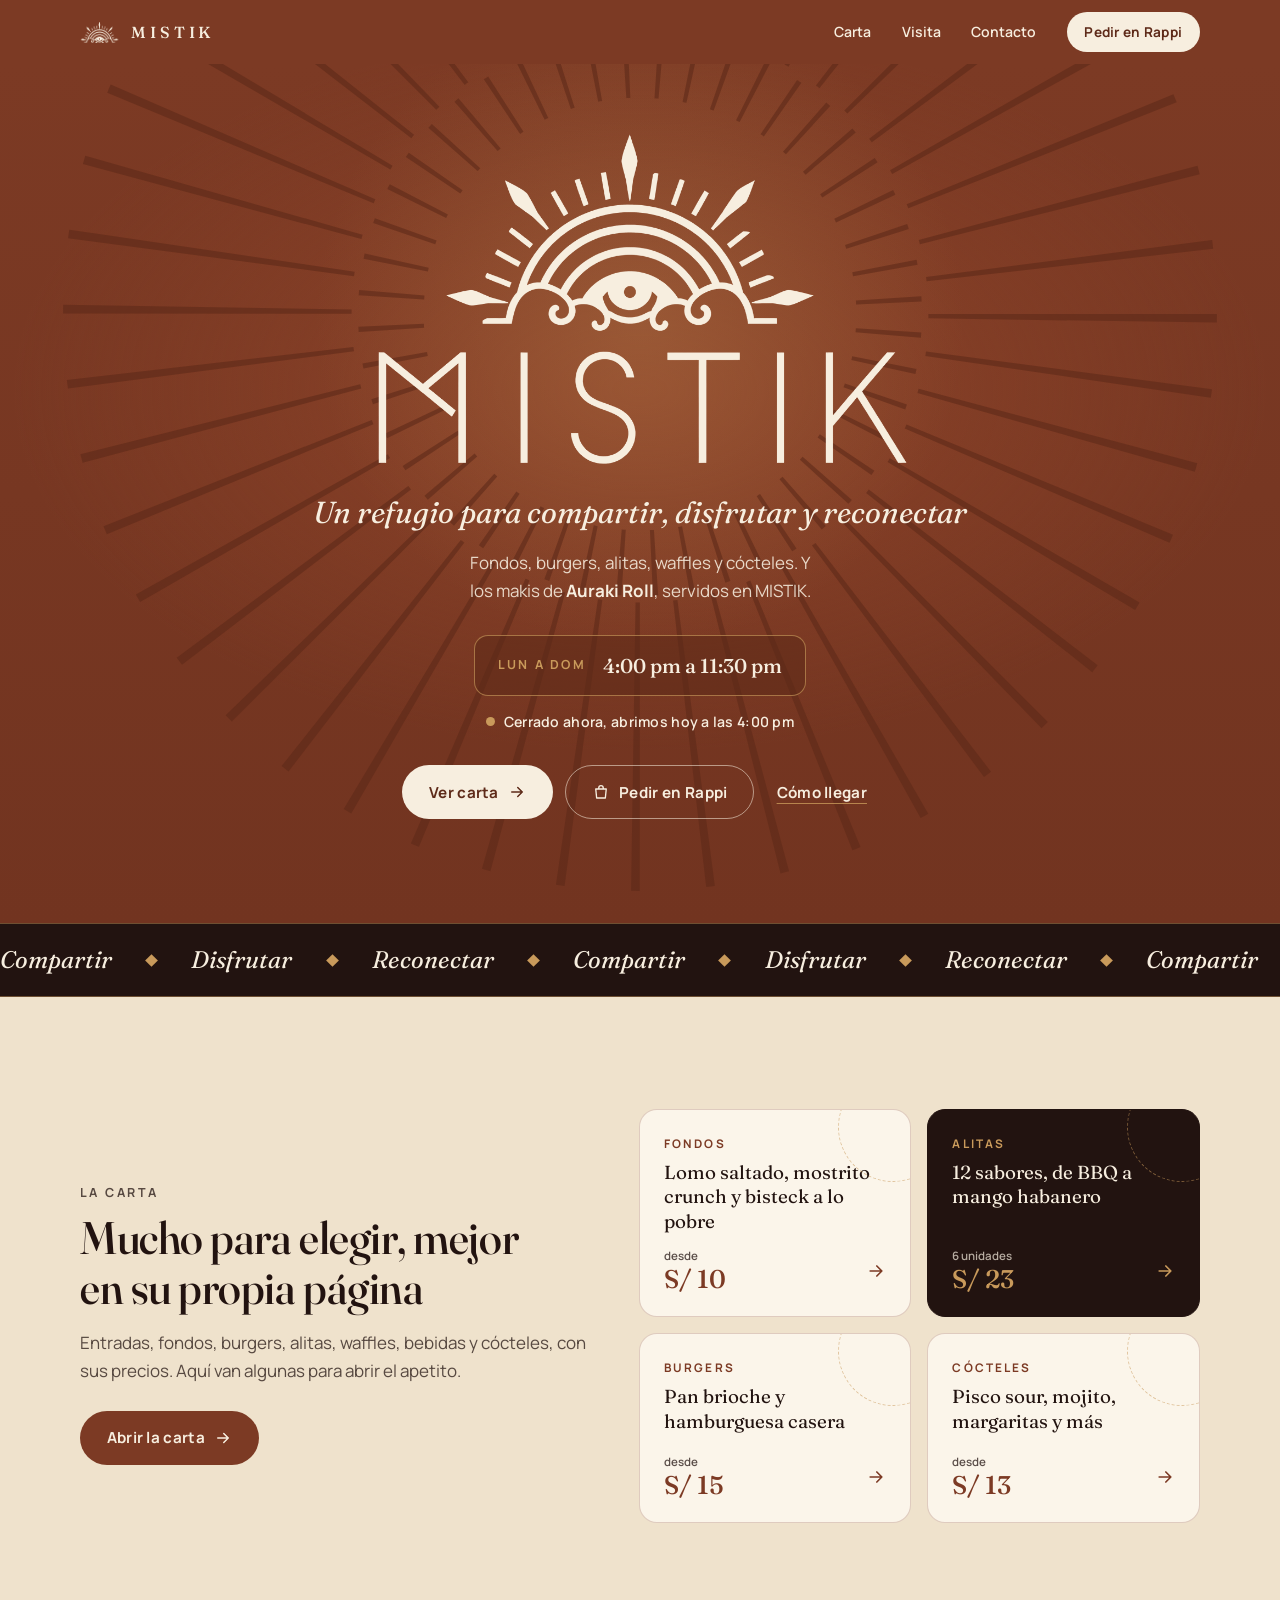
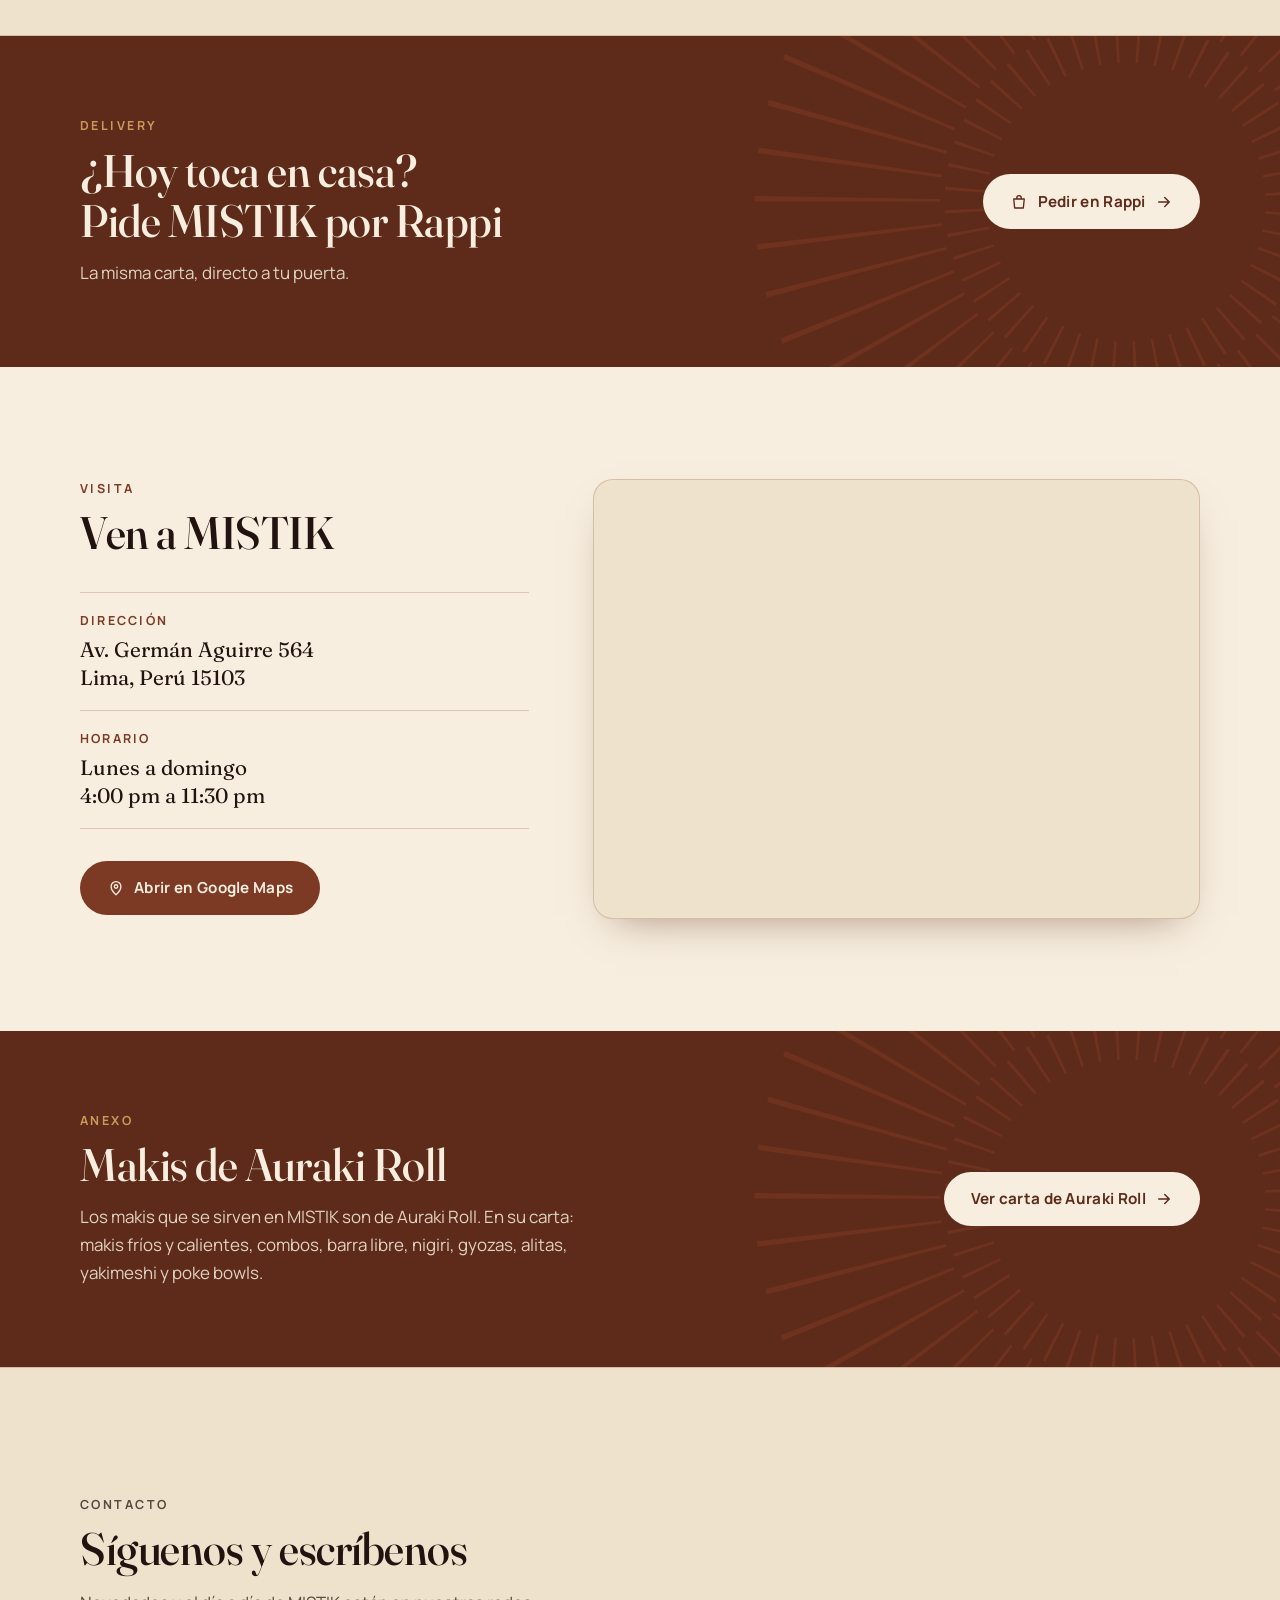
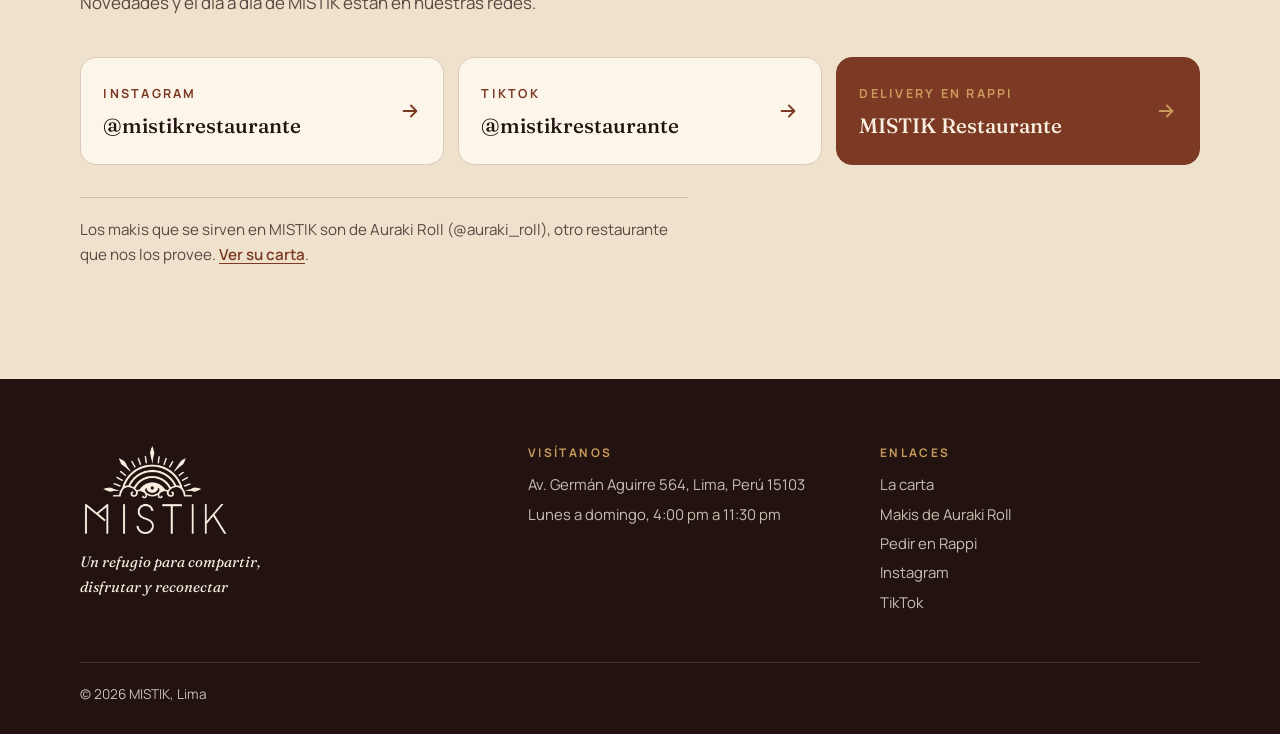
==== commit a9d0d0ee: "Reorganizar sitio MISTIK: carta editable, ajustes, pagina de Auraki Roll y Rappi - Carta de MISTIK g" ====
--- a/index.html
+++ b/index.html
@@ -10,10 +10,17 @@
   <link rel="preconnect" href="https://fonts.googleapis.com">
   <link rel="preconnect" href="https://fonts.gstatic.com" crossorigin>
   <link href="https://fonts.googleapis.com/css2?family=Fraunces:ital,opsz,wght@0,9..144,400;0,9..144,500;0,9..144,600;1,9..144,400&family=Manrope:wght@400;500;600;700&display=swap" rel="stylesheet">
-  <link rel="stylesheet" href="styles.css">
+  <link rel="stylesheet" href="NO-TOCAR/styles.css">
   <script>document.documentElement.classList.add('js');</script>
 </head>
 
+<!--
+  PAGINA DE INICIO DE MISTIK
+
+  Para cambiar enlaces, horario, direccion, textos o la posicion de los botones
+  NO hace falta editar este archivo: abre EDITAR-AQUI/ajustes.js
+  Para cambiar platos o precios: abre EDITAR-AQUI/carta.js
+-->
 <body>
   <svg width="0" height="0" style="position:absolute" aria-hidden="true" focusable="false">
     <symbol id="flecha" viewBox="0 0 24 24">
@@ -38,34 +45,34 @@
     <div class="wrap">
       <nav class="nav" aria-label="Principal">
         <a class="nav__marca" href="#inicio" aria-label="MISTIK, inicio">
-          <img src="img/emblema-mistik.png" alt="" width="700" height="370">
+          <img src="NO-TOCAR/img/emblema-mistik.png" alt="" width="700" height="370">
           <span>MISTIK</span>
         </a>
         <div class="nav__links">
           <a href="carta.html">Carta</a>
           <a href="#visita">Visita</a>
           <a href="#contacto">Contacto</a>
-          <a class="btn btn--crema nav__rappi" href="https://www.rappi.com.pe/lima/restaurantes/delivery/75899-mistik-restaurante" target="_blank" rel="noopener noreferrer">Pedir en Rappi</a>
+          <a class="btn btn--crema nav__rappi" data-enlace="rappi" data-mostrar="boton rappi encabezado" href="https://rappi.sng.link/Ev50a/ynhb?pcn=RX_PE_AL_OR_MU_75899_ALL_RES_RAP_ALL_NA_00000&amp;_dl=gbrappi%3A%2F%2Fcom.grability.rappi%3Fstore_type%3Drestaurant%26brand_id%3D75899&amp;_ddl=gbrappi%3A%2F%2Fcom.grability.rappi%3Fstore_type%3Drestaurant%26brand_id%3D75899&amp;_fallback_redirect=https%3A%2F%2Frappi.com.pe%2F&amp;_force_redirect=true" target="_blank" rel="noopener noreferrer">Pedir en Rappi</a>
         </div>
       </nav>
     </div>
   </header>
 
   <main>
-    <!-- ═════════ HERO ═════════ -->
-    <section class="hero" id="inicio" aria-label="MISTIK">
+    <!-- ===== PORTADA ===== -->
+    <section class="hero" id="inicio" data-bloque="portada" aria-label="MISTIK">
       <div class="wrap hero__cuerpo">
         <div class="hero__logo">
           <svg class="sol-giratorio" viewBox="0 0 900 900" aria-hidden="true"><use href="#rayos" width="900" height="900"/></svg>
-          <h1><img src="img/logo-mistik.png" alt="MISTIK" width="1020" height="640"></h1>
-        </div>
-
-        <p class="hero__tagline">Un refugio para compartir, disfrutar y reconectar</p>
-        <p class="hero__propuesta">Fondos, burgers, alitas, waffles y cócteles. Y los makis de <b>Auraki Roll</b>, servidos en MISTIK.</p>
+          <h1><img src="NO-TOCAR/img/logo-mistik.png" alt="MISTIK" width="1020" height="640"></h1>
+        </div>
+
+        <p class="hero__tagline" data-texto="lema">Un refugio para compartir, disfrutar y reconectar</p>
+        <p class="hero__propuesta" data-texto="texto portada">Fondos, burgers, alitas, waffles y cócteles. Y los makis de <b>Auraki Roll</b>, servidos en MISTIK.</p>
 
         <div class="horario-chip">
-          <span class="horario-chip__dias">Lun a Dom</span>
-          <span class="horario-chip__horas">4:00 pm a 11:30 pm</span>
+          <span class="horario-chip__dias" data-texto="dias corto">Lun a Dom</span>
+          <span class="horario-chip__horas" data-texto="horas">4:00 pm a 11:30 pm</span>
         </div>
         <p class="estado" id="estado" aria-live="polite">
           <span class="estado__punto" aria-hidden="true"></span>
@@ -77,7 +84,7 @@
             Ver carta
             <svg class="ico-flecha" aria-hidden="true"><use href="#flecha"/></svg>
           </a>
-          <a class="btn btn--borde" href="https://www.rappi.com.pe/lima/restaurantes/delivery/75899-mistik-restaurante" target="_blank" rel="noopener noreferrer">
+          <a class="btn btn--borde" data-enlace="rappi" data-mostrar="boton rappi portada" href="https://rappi.sng.link/Ev50a/ynhb?pcn=RX_PE_AL_OR_MU_75899_ALL_RES_RAP_ALL_NA_00000&amp;_dl=gbrappi%3A%2F%2Fcom.grability.rappi%3Fstore_type%3Drestaurant%26brand_id%3D75899&amp;_ddl=gbrappi%3A%2F%2Fcom.grability.rappi%3Fstore_type%3Drestaurant%26brand_id%3D75899&amp;_fallback_redirect=https%3A%2F%2Frappi.com.pe%2F&amp;_force_redirect=true" target="_blank" rel="noopener noreferrer">
             <svg aria-hidden="true"><use href="#bolsa"/></svg>
             Pedir en Rappi
           </a>
@@ -86,8 +93,8 @@
       </div>
     </section>
 
-    <!-- Cinta en bucle: dos grupos idénticos, cada uno más ancho que la pantalla -->
-    <div class="cinta" aria-hidden="true">
+    <!-- ===== CINTA (franja con palabras que se mueve) ===== -->
+    <div class="cinta" data-bloque="cinta" aria-hidden="true">
       <div class="cinta__pista">
         <div class="cinta__grupo">
           <span>Compartir</span><span>Disfrutar</span><span>Reconectar</span>
@@ -108,23 +115,20 @@
       </div>
     </div>
 
-    <!-- ═════════ INVITACIÓN A LA CARTA ═════════ -->
-    <section class="invita" aria-labelledby="invita-titulo">
+    <!-- ===== INVITACION A LA CARTA ===== -->
+    <section class="invita" data-bloque="carta" aria-labelledby="invita-titulo">
       <div class="wrap invita__grid">
         <div class="invita__texto reveal">
           <p class="eyebrow">La carta</p>
           <h2 class="h2" id="invita-titulo">Mucho para elegir, mejor en su propia página</h2>
-          <p>Más de 150 opciones entre platos, alitas, dulces y bebidas, con sus precios. Aquí van algunas para abrir el apetito.</p>
+          <p data-texto="texto carta">Entradas, fondos, burgers, alitas, waffles, bebidas y cócteles, con sus precios. Aquí van algunas para abrir el apetito.</p>
           <a class="btn btn--terracota" href="carta.html">
             Abrir la carta
             <svg class="ico-flecha" aria-hidden="true"><use href="#flecha"/></svg>
           </a>
-          <p class="invita__tambien">También:
-            <a href="carta.html#entradas">entradas</a>, <a href="carta.html#caldos">caldos</a>, <a href="carta.html#ensaladas">ensaladas</a>, <a href="carta.html#sandwiches">sándwiches</a>, <a href="carta.html#salchipapas">salchipapas</a>, <a href="carta.html#piqueos">piqueos</a>, <a href="carta.html#postres">postres</a>, <a href="carta.html#jugos">jugos</a> y <a href="carta.html#cafe">café</a>.
-          </p>
-        </div>
-
-        <div class="destacados">
+        </div>
+
+        <div class="destacados" data-tarjetas>
           <a class="destacado reveal" href="carta.html#fondo">
             <span class="destacado__cat">Fondos</span>
             <span class="destacado__desc">Lomo saltado, mostrito crunch y bisteck a lo pobre</span>
@@ -161,16 +165,16 @@
       </div>
     </section>
 
-    <!-- ═════════ DELIVERY ═════════ -->
-    <section class="delivery" aria-labelledby="delivery-titulo">
+    <!-- ===== FRANJA DE RAPPI ===== -->
+    <section class="delivery" data-bloque="rappi" aria-labelledby="delivery-titulo">
       <svg class="sol-giratorio" viewBox="0 0 900 900" aria-hidden="true"><use href="#rayos" width="900" height="900"/></svg>
       <div class="wrap delivery__fila">
         <div class="reveal">
           <p class="eyebrow">Delivery</p>
-          <h2 class="h2" id="delivery-titulo">¿Hoy toca en casa? Pide MISTIK por Rappi</h2>
-          <p>La misma carta, directo a tu puerta.</p>
-        </div>
-        <a class="btn btn--crema reveal" style="--d:.1s" href="https://www.rappi.com.pe/lima/restaurantes/delivery/75899-mistik-restaurante" target="_blank" rel="noopener noreferrer">
+          <h2 class="h2" id="delivery-titulo" data-texto="rappi titulo">¿Hoy toca en casa? Pide MISTIK por Rappi</h2>
+          <p data-texto="rappi texto">La misma carta, directo a tu puerta.</p>
+        </div>
+        <a class="btn btn--crema reveal" style="--d:.1s" data-enlace="rappi" href="https://rappi.sng.link/Ev50a/ynhb?pcn=RX_PE_AL_OR_MU_75899_ALL_RES_RAP_ALL_NA_00000&amp;_dl=gbrappi%3A%2F%2Fcom.grability.rappi%3Fstore_type%3Drestaurant%26brand_id%3D75899&amp;_ddl=gbrappi%3A%2F%2Fcom.grability.rappi%3Fstore_type%3Drestaurant%26brand_id%3D75899&amp;_fallback_redirect=https%3A%2F%2Frappi.com.pe%2F&amp;_force_redirect=true" target="_blank" rel="noopener noreferrer">
           <svg aria-hidden="true"><use href="#bolsa"/></svg>
           Pedir en Rappi
           <svg class="ico-flecha" aria-hidden="true"><use href="#flecha"/></svg>
@@ -178,8 +182,8 @@
       </div>
     </section>
 
-    <!-- ═════════ VISITA ═════════ -->
-    <section class="visita" id="visita" aria-labelledby="visita-titulo">
+    <!-- ===== VISITA ===== -->
+    <section class="visita" id="visita" data-bloque="visita" aria-labelledby="visita-titulo">
       <div class="wrap visita__grid">
         <div class="reveal">
           <p class="eyebrow">Visita</p>
@@ -188,16 +192,16 @@
           <dl class="visita__datos">
             <div class="dato">
               <dt>Dirección</dt>
-              <dd>Av. Germán Aguirre 564,<br>Lima, Perú 15103</dd>
+              <dd data-texto="direccion">Av. Germán Aguirre 564<br>Lima, Perú 15103</dd>
             </div>
             <div class="dato">
               <dt>Horario</dt>
-              <dd>Lunes a domingo<br>4:00 pm a 11:30 pm</dd>
+              <dd><span data-texto="dias">Lunes a domingo</span><br><span data-texto="horas">4:00 pm a 11:30 pm</span></dd>
             </div>
           </dl>
 
           <div class="visita__acciones">
-            <a class="btn btn--terracota" href="https://www.google.com/maps/place/Av.+Germ%C3%A1n+Aguirre+564,+San+Mart%C3%ADn+de+Porres+15103/data=!4m2!3m1!1s0x9105ceeed804b34b:0xd57b76acea88cf4c?sa=X&amp;ved=1t:242&amp;ictx=111" target="_blank" rel="noopener noreferrer">
+            <a class="btn btn--terracota" data-enlace="maps" href="https://www.google.com/maps/place/Av.+Germ%C3%A1n+Aguirre+564,+San+Mart%C3%ADn+de+Porres+15103/data=!4m2!3m1!1s0x9105ceeed804b34b:0xd57b76acea88cf4c?sa=X&amp;ved=1t:242&amp;ictx=111" target="_blank" rel="noopener noreferrer">
               <svg aria-hidden="true"><use href="#pin"/></svg>
               Abrir en Google Maps
             </a>
@@ -206,7 +210,8 @@
 
         <div class="mapa reveal" style="--d:.12s">
           <iframe
-            title="Mapa: MISTIK, Av. Germán Aguirre 564, Lima"
+            data-mapa
+            title="Mapa: MISTIK, Lima"
             src="https://www.google.com/maps?q=Av.+Germ%C3%A1n+Aguirre+564,+San+Mart%C3%ADn+de+Porres+15103&amp;hl=es&amp;z=16&amp;output=embed"
             loading="lazy"
             referrerpolicy="no-referrer-when-downgrade"
@@ -215,8 +220,24 @@
       </div>
     </section>
 
-    <!-- ═════════ CONTACTO ═════════ -->
-    <section class="contacto" id="contacto" aria-labelledby="contacto-titulo">
+    <!-- ===== ANEXO: AURAKI ROLL ===== -->
+    <section class="delivery" id="auraki" data-bloque="auraki" aria-labelledby="auraki-titulo">
+      <svg class="sol-giratorio" viewBox="0 0 900 900" aria-hidden="true"><use href="#rayos" width="900" height="900"/></svg>
+      <div class="wrap delivery__fila">
+        <div class="reveal">
+          <p class="eyebrow">Anexo</p>
+          <h2 class="h2" id="auraki-titulo">Makis de Auraki Roll</h2>
+          <p data-texto="auraki texto">Los makis que se sirven en MISTIK son de Auraki Roll. En su carta: makis fríos y calientes, combos, barra libre, nigiri, gyozas, alitas, yakimeshi y poke bowls.</p>
+        </div>
+        <a class="btn btn--crema reveal" style="--d:.1s" href="auraki.html">
+          Ver carta de Auraki Roll
+          <svg class="ico-flecha" aria-hidden="true"><use href="#flecha"/></svg>
+        </a>
+      </div>
+    </section>
+
+    <!-- ===== CONTACTO ===== -->
+    <section class="contacto" id="contacto" data-bloque="contacto" aria-labelledby="contacto-titulo">
       <div class="wrap">
         <div class="contacto__cab reveal">
           <p class="eyebrow">Contacto</p>
@@ -225,23 +246,23 @@
         </div>
 
         <div class="redes">
-          <a class="red reveal" href="https://www.instagram.com/mistikrestaurante/" target="_blank" rel="noopener noreferrer">
+          <a class="red reveal" data-enlace="instagram" href="https://www.instagram.com/mistikrestaurante/" target="_blank" rel="noopener noreferrer">
             <span>
               <span class="red__plataforma">Instagram</span>
-              <span class="red__usuario">@mistikrestaurante</span>
+              <span class="red__usuario" data-texto="instagram usuario">@mistikrestaurante</span>
             </span>
             <svg aria-hidden="true"><use href="#flecha"/></svg>
           </a>
 
-          <a class="red reveal" style="--d:.08s" href="https://www.tiktok.com/@mistikrestaurante" target="_blank" rel="noopener noreferrer">
+          <a class="red reveal" style="--d:.08s" data-enlace="tiktok" href="https://www.tiktok.com/@mistikrestaurante" target="_blank" rel="noopener noreferrer">
             <span>
               <span class="red__plataforma">TikTok</span>
-              <span class="red__usuario">@mistikrestaurante</span>
+              <span class="red__usuario" data-texto="tiktok usuario">@mistikrestaurante</span>
             </span>
             <svg aria-hidden="true"><use href="#flecha"/></svg>
           </a>
 
-          <a class="red red--rappi reveal" style="--d:.16s" href="https://www.rappi.com.pe/lima/restaurantes/delivery/75899-mistik-restaurante" target="_blank" rel="noopener noreferrer">
+          <a class="red red--rappi reveal" style="--d:.16s" data-enlace="rappi" data-mostrar="boton rappi contacto" href="https://rappi.sng.link/Ev50a/ynhb?pcn=RX_PE_AL_OR_MU_75899_ALL_RES_RAP_ALL_NA_00000&amp;_dl=gbrappi%3A%2F%2Fcom.grability.rappi%3Fstore_type%3Drestaurant%26brand_id%3D75899&amp;_ddl=gbrappi%3A%2F%2Fcom.grability.rappi%3Fstore_type%3Drestaurant%26brand_id%3D75899&amp;_fallback_redirect=https%3A%2F%2Frappi.com.pe%2F&amp;_force_redirect=true" target="_blank" rel="noopener noreferrer">
             <span>
               <span class="red__plataforma">Delivery en Rappi</span>
               <span class="red__usuario">MISTIK Restaurante</span>
@@ -250,51 +271,53 @@
           </a>
         </div>
 
-        <p class="contacto__nota reveal">Los makis que se sirven en MISTIK son de Auraki Roll (@auraki_roll), otro restaurante que nos los provee.</p>
+        <p class="contacto__nota reveal">Los makis que se sirven en MISTIK son de Auraki Roll (@auraki_roll), otro restaurante que nos los provee. <a href="auraki.html">Ver su carta</a>.</p>
       </div>
     </section>
   </main>
 
+  <!-- ===== PIE DE PAGINA ===== -->
   <footer class="pie">
     <div class="wrap">
       <div class="pie__grid">
         <div>
-          <img class="pie__logo" src="img/logo-mistik.png" alt="MISTIK" width="1020" height="640">
-          <p class="pie__lema">Un refugio para compartir, disfrutar y reconectar</p>
+          <img class="pie__logo" src="NO-TOCAR/img/logo-mistik.png" alt="MISTIK" width="1020" height="640">
+          <p class="pie__lema" data-texto="lema">Un refugio para compartir, disfrutar y reconectar</p>
         </div>
         <div>
           <p class="pie__tit">Visítanos</p>
           <ul class="pie__lista">
-            <li>Av. Germán Aguirre 564, Lima, Perú 15103</li>
-            <li>Lunes a domingo, 4:00 pm a 11:30 pm</li>
+            <li data-texto="direccion" data-una-linea>Av. Germán Aguirre 564, Lima, Perú 15103</li>
+            <li><span data-texto="dias">Lunes a domingo</span>, <span data-texto="horas">4:00 pm a 11:30 pm</span></li>
           </ul>
         </div>
         <div>
           <p class="pie__tit">Enlaces</p>
           <ul class="pie__lista">
             <li><a href="carta.html">La carta</a></li>
-            <li><a href="https://www.rappi.com.pe/lima/restaurantes/delivery/75899-mistik-restaurante" target="_blank" rel="noopener noreferrer">Pedir en Rappi</a></li>
-            <li><a href="https://www.instagram.com/mistikrestaurante/" target="_blank" rel="noopener noreferrer">Instagram</a></li>
-            <li><a href="https://www.tiktok.com/@mistikrestaurante" target="_blank" rel="noopener noreferrer">TikTok</a></li>
+            <li><a href="auraki.html">Makis de Auraki Roll</a></li>
+            <li data-mostrar="boton rappi pie"><a data-enlace="rappi" href="https://rappi.sng.link/Ev50a/ynhb?pcn=RX_PE_AL_OR_MU_75899_ALL_RES_RAP_ALL_NA_00000&amp;_dl=gbrappi%3A%2F%2Fcom.grability.rappi%3Fstore_type%3Drestaurant%26brand_id%3D75899&amp;_ddl=gbrappi%3A%2F%2Fcom.grability.rappi%3Fstore_type%3Drestaurant%26brand_id%3D75899&amp;_fallback_redirect=https%3A%2F%2Frappi.com.pe%2F&amp;_force_redirect=true" target="_blank" rel="noopener noreferrer">Pedir en Rappi</a></li>
+            <li><a data-enlace="instagram" href="https://www.instagram.com/mistikrestaurante/" target="_blank" rel="noopener noreferrer">Instagram</a></li>
+            <li><a data-enlace="tiktok" href="https://www.tiktok.com/@mistikrestaurante" target="_blank" rel="noopener noreferrer">TikTok</a></li>
           </ul>
         </div>
       </div>
       <div class="pie__base">
-        <span>MISTIK, Lima</span>
-        <span class="pie__version">Prototipo v0.1</span>
+        <span>&copy; 2026 MISTIK, Lima</span>
       </div>
     </div>
   </footer>
 
-  <!-- Accesos rápidos en celular -->
+  <!-- ===== BARRA FIJA DEL CELULAR ===== -->
   <nav class="barra-movil" id="barra-movil" data-ocultable aria-label="Accesos rápidos">
     <a class="btn btn--borde" href="carta.html">Ver carta</a>
-    <a class="btn btn--dorado" href="https://www.rappi.com.pe/lima/restaurantes/delivery/75899-mistik-restaurante" target="_blank" rel="noopener noreferrer">
+    <a class="btn btn--dorado" data-enlace="rappi" data-mostrar="boton rappi celular" href="https://rappi.sng.link/Ev50a/ynhb?pcn=RX_PE_AL_OR_MU_75899_ALL_RES_RAP_ALL_NA_00000&amp;_dl=gbrappi%3A%2F%2Fcom.grability.rappi%3Fstore_type%3Drestaurant%26brand_id%3D75899&amp;_ddl=gbrappi%3A%2F%2Fcom.grability.rappi%3Fstore_type%3Drestaurant%26brand_id%3D75899&amp;_fallback_redirect=https%3A%2F%2Frappi.com.pe%2F&amp;_force_redirect=true" target="_blank" rel="noopener noreferrer">
       <svg aria-hidden="true"><use href="#bolsa"/></svg>
       Pedir en Rappi
     </a>
   </nav>
 
-  <script src="main.js"></script>
+  <script src="EDITAR-AQUI/ajustes.js"></script>
+  <script src="NO-TOCAR/sitio.js"></script>
 </body>
 </html>
--- a/NO-TOCAR/styles.css
+++ b/NO-TOCAR/styles.css
@@ -0,0 +1,1005 @@
+/* MISTIK · estilos compartidos (index.html y carta.html) */
+
+:root {
+  --terracota: #7C3A24;
+  --terracota-oscuro: #5E2A19;
+  --crema: #F7EEDF;
+  --tinta: #221310;
+  --dorado: #C99A5B;
+
+  --crema-profundo: #EFE2CC;
+  --crema-tarjeta: #FBF5EA;
+  --linea: rgba(124, 58, 36, .22);
+  --texto-suave: rgba(34, 19, 16, .74);
+
+  --serif: "Fraunces", Georgia, "Times New Roman", serif;
+  --sans: "Manrope", system-ui, -apple-system, "Segoe UI", sans-serif;
+
+  --gutter: clamp(16px, 5vw, 56px);
+  --ancho: 1120px;
+  --nav-alto: 64px;
+  --barra-movil: 0px;
+}
+
+*, *::before, *::after { box-sizing: border-box; }
+html {
+  scroll-behavior: smooth;
+  -webkit-text-size-adjust: 100%;
+  overflow-x: clip;
+}
+body {
+  margin: 0;
+  overflow-x: clip;
+  background: var(--crema);
+  color: var(--tinta);
+  font-family: var(--sans);
+  font-size: 1.0625rem;
+  line-height: 1.65;
+  -webkit-font-smoothing: antialiased;
+  -webkit-tap-highlight-color: transparent;
+  padding-bottom: var(--barra-movil);
+}
+h1, h2, h3, h4, p, ul, dl, dd, figure { margin: 0; }
+ul { padding: 0; list-style: none; }
+a { color: inherit; }
+img, svg { display: block; max-width: 100%; }
+button { font: inherit; color: inherit; }
+
+:focus-visible {
+  outline: 3px solid var(--dorado);
+  outline-offset: 3px;
+  border-radius: 4px;
+}
+
+.sr-only {
+  position: absolute;
+  width: 1px; height: 1px;
+  margin: -1px; padding: 0;
+  overflow: hidden;
+  clip: rect(0 0 0 0);
+  white-space: nowrap;
+  border: 0;
+}
+
+.wrap {
+  width: 100%;
+  max-width: calc(var(--ancho) + var(--gutter) * 2);
+  margin-inline: auto;
+  padding-inline: var(--gutter);
+}
+
+/* ───── Tipografía de sección ───── */
+.eyebrow {
+  font-size: .78rem;
+  font-weight: 700;
+  letter-spacing: .2em;
+  text-transform: uppercase;
+  color: var(--terracota);
+}
+.h2 {
+  font-family: var(--serif);
+  font-weight: 500;
+  font-size: clamp(1.85rem, 4.4vw, 2.85rem);
+  line-height: 1.1;
+  letter-spacing: -.01em;
+  margin-top: .55rem;
+  text-wrap: balance;
+  font-variation-settings: "opsz" 96;
+}
+
+/* ───── Botones ───── */
+.btn {
+  display: inline-flex;
+  align-items: center;
+  justify-content: center;
+  gap: .6rem;
+  min-height: 52px;
+  padding: .85rem 1.6rem;
+  border-radius: 999px;
+  border: 1.5px solid transparent;
+  font-family: var(--sans);
+  font-size: .95rem;
+  font-weight: 700;
+  letter-spacing: .02em;
+  text-decoration: none;
+  white-space: nowrap;
+  cursor: pointer;
+  transition: background-color .2s ease, color .2s ease, border-color .2s ease, transform .2s ease;
+}
+.btn svg { width: 18px; height: 18px; flex: none; transition: transform .2s ease; }
+.btn:active { transform: scale(.97); }
+
+.btn--crema { background: var(--crema); color: var(--terracota-oscuro); }
+.btn--borde { border-color: rgba(247, 238, 223, .55); color: var(--crema); }
+.btn--terracota { background: var(--terracota); color: var(--crema); }
+.btn--dorado { background: var(--dorado); color: var(--tinta); }
+.btn--linea { border-color: var(--terracota); color: var(--terracota); }
+.btn--texto { padding-inline: .6rem; color: var(--crema); text-decoration: underline; text-decoration-color: rgba(201, 154, 91, .8); text-underline-offset: 5px; }
+
+@media (hover: hover) {
+  .btn:hover .ico-flecha { transform: translateX(3px); }
+  .btn--crema:hover { background: #fff8ec; }
+  .btn--borde:hover { background: rgba(247, 238, 223, .12); border-color: var(--crema); }
+  .btn--terracota:hover { background: var(--terracota-oscuro); }
+  .btn--dorado:hover { background: #d8ad72; }
+  .btn--linea:hover { background: var(--terracota); color: var(--crema); }
+  .btn--texto:hover { text-decoration-color: var(--crema); }
+}
+
+/* ───── Barra superior ───── */
+.topbar {
+  position: sticky;
+  top: 0;
+  z-index: 50;
+  background: var(--terracota);
+  color: var(--crema);
+  transition: box-shadow .25s ease, background-color .25s ease;
+}
+.topbar.is-scrolled {
+  background: rgba(124, 58, 36, .94);
+  box-shadow: 0 6px 24px rgba(34, 19, 16, .22);
+  -webkit-backdrop-filter: blur(8px);
+  backdrop-filter: blur(8px);
+}
+.nav {
+  display: flex;
+  align-items: center;
+  justify-content: space-between;
+  gap: 1rem;
+  min-height: var(--nav-alto);
+}
+.nav__marca {
+  display: flex;
+  align-items: center;
+  gap: .7rem;
+  flex: none;
+  font-family: var(--serif);
+  font-weight: 500;
+  letter-spacing: .24em;
+  text-decoration: none;
+  font-size: 1rem;
+}
+.nav__marca img { width: 40px; height: auto; }
+.nav__links { display: flex; align-items: center; gap: clamp(.85rem, 2.6vw, 1.9rem); }
+.nav__links a:not(.btn) {
+  font-size: .88rem;
+  font-weight: 600;
+  text-decoration: none;
+  padding-block: .5rem;
+  border-bottom: 1.5px solid transparent;
+  transition: border-color .2s ease;
+}
+.nav__links a[aria-current="page"] { border-color: var(--dorado); }
+@media (hover: hover) { .nav__links a:not(.btn):hover { border-color: var(--dorado); } }
+.nav__rappi.btn {
+  min-height: 40px;
+  padding: .45rem 1.05rem;
+  font-size: .85rem;
+}
+
+/* ───── Hero (inicio) ───── */
+.hero {
+  position: relative;
+  overflow: hidden;
+  background:
+    radial-gradient(ellipse 70% 60% at 50% 38%, #8C4329 0%, rgba(140, 67, 41, 0) 70%),
+    linear-gradient(180deg, var(--terracota) 0%, #723420 100%);
+  color: var(--crema);
+  isolation: isolate;
+}
+.hero__cuerpo {
+  display: flex;
+  flex-direction: column;
+  align-items: center;
+  text-align: center;
+  padding-block: clamp(20px, 5vw, 60px) clamp(56px, 9vw, 104px);
+}
+.hero__logo {
+  position: relative;
+  width: min(560px, 86vw);
+}
+.hero__logo h1 { position: relative; }
+.hero__logo img { width: 100%; height: auto; }
+.sol-giratorio {
+  position: absolute;
+  top: 54%;
+  left: 50%;
+  width: min(1180px, 190vw);
+  height: auto;
+  max-width: none;
+  color: var(--terracota-oscuro);
+  opacity: .6;
+  transform: translate(-50%, -50%);
+  z-index: -1;
+  pointer-events: none;
+  animation: girar 220s linear infinite;
+}
+@keyframes girar { to { transform: translate(-50%, -50%) rotate(360deg); } }
+
+.hero__tagline {
+  font-family: var(--serif);
+  font-style: italic;
+  font-weight: 400;
+  font-size: clamp(1.25rem, 3.2vw, 1.9rem);
+  line-height: 1.3;
+  margin-top: clamp(10px, 2vw, 18px);
+  max-width: 22em;
+  text-wrap: balance;
+}
+.hero__propuesta {
+  margin-top: 1rem;
+  max-width: 32em;
+  color: rgba(247, 238, 223, .88);
+  text-wrap: balance;
+}
+.hero__propuesta b { font-weight: 700; color: var(--crema); }
+
+.horario-chip {
+  display: flex;
+  flex-wrap: wrap;
+  justify-content: center;
+  align-items: center;
+  gap: .35rem 1.1rem;
+  margin-top: clamp(20px, 3.4vw, 30px);
+  padding: .8rem 1.4rem;
+  border: 1px solid rgba(201, 154, 91, .65);
+  border-radius: 14px;
+  background: rgba(94, 42, 25, .55);
+}
+.horario-chip__dias {
+  font-size: .78rem;
+  font-weight: 700;
+  letter-spacing: .18em;
+  text-transform: uppercase;
+  color: var(--dorado);
+}
+.horario-chip__horas { font-family: var(--serif); font-size: 1.25rem; font-weight: 500; }
+
+.estado {
+  display: none;
+  align-items: center;
+  gap: .55rem;
+  margin-top: .9rem;
+  font-size: .88rem;
+  font-weight: 600;
+  letter-spacing: .02em;
+}
+.estado.is-visible { display: inline-flex; }
+.estado__punto {
+  width: 9px; height: 9px;
+  flex: none;
+  border-radius: 50%;
+  background: var(--dorado);
+}
+.estado.is-abierto .estado__punto {
+  background: #E8C888;
+  animation: pulso 2.4s ease-out infinite;
+}
+@keyframes pulso {
+  0% { box-shadow: 0 0 0 0 rgba(232, 200, 136, .55); }
+  70%, 100% { box-shadow: 0 0 0 10px rgba(232, 200, 136, 0); }
+}
+
+.hero__acciones {
+  display: flex;
+  flex-wrap: wrap;
+  justify-content: center;
+  align-items: center;
+  gap: .75rem;
+  margin-top: clamp(22px, 3.4vw, 32px);
+}
+
+/* ───── Cinta (bucle infinito) ───── */
+.cinta {
+  overflow: hidden;
+  background: var(--tinta);
+  color: var(--crema);
+  padding-block: 1rem;
+  border-block: 1px solid rgba(201, 154, 91, .45);
+}
+.cinta__pista {
+  display: flex;
+  width: max-content;
+  animation: cinta 70s linear infinite;
+}
+.cinta__grupo { display: flex; flex: none; }
+.cinta__grupo span {
+  display: inline-flex;
+  align-items: center;
+  gap: 2.2rem;
+  padding-right: 2.2rem;
+  font-family: var(--serif);
+  font-style: italic;
+  font-size: clamp(1.15rem, 2.6vw, 1.5rem);
+  white-space: nowrap;
+}
+.cinta__grupo span::after {
+  content: "";
+  width: 9px; height: 9px;
+  background: var(--dorado);
+  transform: rotate(45deg);
+}
+@keyframes cinta { to { transform: translateX(-50%); } }
+
+/* ───── Invitación a la carta ───── */
+.invita {
+  padding-block: clamp(56px, 9vw, 112px);
+  background: var(--crema-profundo);
+  border-bottom: 1px solid var(--linea);
+}
+.invita__grid { display: grid; gap: clamp(28px, 4vw, 56px); align-items: center; }
+.invita__texto p { margin-top: 1rem; color: var(--texto-suave); max-width: 32em; }
+.invita__texto .btn { margin-top: 1.6rem; }
+.invita__tambien {
+  margin-top: 1.4rem !important;
+  font-size: .92rem;
+  line-height: 1.7;
+}
+.invita__tambien a { color: var(--terracota); font-weight: 600; text-underline-offset: 3px; }
+
+.destacados {
+  display: grid;
+  grid-template-columns: repeat(2, minmax(0, 1fr));
+  gap: clamp(10px, 1.6vw, 16px);
+}
+.destacado {
+  position: relative;
+  display: flex;
+  flex-direction: column;
+  min-height: 190px;
+  padding: clamp(16px, 2.4vw, 24px);
+  border: 1px solid var(--linea);
+  border-radius: 18px;
+  background: var(--crema-tarjeta);
+  text-decoration: none;
+  overflow: hidden;
+  transition: transform .25s cubic-bezier(.2, .7, .2, 1), border-color .2s ease, box-shadow .25s ease;
+}
+.destacado::before {
+  content: "";
+  position: absolute;
+  right: -38px;
+  top: -38px;
+  width: 110px;
+  height: 110px;
+  border-radius: 50%;
+  border: 1px dashed rgba(201, 154, 91, .55);
+}
+.destacado__cat {
+  font-size: .74rem;
+  font-weight: 700;
+  letter-spacing: .18em;
+  text-transform: uppercase;
+  color: var(--terracota);
+}
+.destacado__desc {
+  margin-top: .45rem;
+  font-family: var(--serif);
+  font-size: clamp(1rem, 1.8vw, 1.18rem);
+  line-height: 1.3;
+}
+.destacado__pie {
+  display: flex;
+  align-items: center;
+  justify-content: space-between;
+  gap: .5rem;
+  margin-top: auto;
+  padding-top: 1rem;
+}
+.destacado__precio {
+  font-family: var(--serif);
+  font-weight: 500;
+  font-size: clamp(1.25rem, 2.4vw, 1.6rem);
+  line-height: 1;
+  color: var(--terracota);
+}
+.destacado__precio small {
+  display: block;
+  margin-bottom: .3rem;
+  font-family: var(--sans);
+  font-size: .72rem;
+  font-weight: 600;
+  color: var(--texto-suave);
+}
+.destacado svg { width: 20px; height: 20px; color: var(--terracota); flex: none; transition: transform .2s ease; }
+.destacado--oscuro { background: var(--tinta); color: var(--crema); border-color: var(--tinta); }
+.destacado--oscuro .destacado__cat,
+.destacado--oscuro .destacado__precio,
+.destacado--oscuro svg { color: var(--dorado); }
+.destacado--oscuro .destacado__precio small { color: rgba(247, 238, 223, .7); }
+@media (hover: hover) {
+  .destacado:hover { transform: translateY(-4px); border-color: var(--terracota); box-shadow: 0 16px 30px -18px rgba(94, 42, 25, .6); }
+  .destacado:hover svg { transform: translateX(4px); }
+}
+
+/* ───── Banda Rappi ───── */
+.delivery {
+  position: relative;
+  overflow: hidden;
+  isolation: isolate;
+  background: var(--terracota-oscuro);
+  color: var(--crema);
+  padding-block: clamp(48px, 7vw, 80px);
+}
+.delivery .sol-giratorio {
+  top: 50%;
+  left: 88%;
+  width: min(760px, 150vw);
+  color: var(--terracota);
+  opacity: .55;
+}
+.delivery__fila {
+  display: flex;
+  flex-direction: column;
+  align-items: flex-start;
+  gap: 1.4rem;
+}
+.delivery .eyebrow { color: var(--dorado); }
+.delivery .h2 { max-width: 16em; }
+.delivery p:not(.eyebrow) { margin-top: .8rem; color: rgba(247, 238, 223, .85); max-width: 30em; }
+
+.delivery[id] { scroll-margin-top: calc(var(--nav-alto) + 8px); }
+.delivery p:not(.eyebrow) a { color: var(--dorado); }
+
+/* ───── Visita ───── */
+.visita { padding-block: clamp(56px, 9vw, 112px); }
+.visita__grid { display: grid; gap: clamp(28px, 5vw, 64px); align-items: stretch; }
+.visita__datos { margin-top: clamp(22px, 3.4vw, 34px); }
+.dato { padding-block: 1.1rem; border-top: 1px solid var(--linea); }
+.dato:last-of-type { border-bottom: 1px solid var(--linea); }
+.dato dt {
+  font-size: .78rem;
+  font-weight: 700;
+  letter-spacing: .18em;
+  text-transform: uppercase;
+  color: var(--terracota);
+}
+.dato dd {
+  margin-top: .3rem;
+  font-family: var(--serif);
+  font-size: 1.3rem;
+  line-height: 1.35;
+}
+.visita__acciones { display: flex; flex-wrap: wrap; gap: .7rem; margin-top: clamp(22px, 3.4vw, 32px); }
+
+.mapa {
+  position: relative;
+  min-height: 320px;
+  border-radius: 20px;
+  overflow: hidden;
+  border: 1px solid var(--linea);
+  background: var(--crema-profundo);
+  box-shadow: 0 18px 40px -22px rgba(94, 42, 25, .55);
+}
+.mapa iframe {
+  position: absolute;
+  inset: 0;
+  width: 100%;
+  height: 100%;
+  border: 0;
+}
+
+/* ───── Contacto ───── */
+.contacto {
+  padding-block: clamp(56px, 9vw, 112px);
+  border-top: 1px solid var(--linea);
+  background: var(--crema-profundo);
+}
+.contacto__cab { max-width: 36em; }
+.contacto__cab p { margin-top: .9rem; color: var(--texto-suave); }
+.redes {
+  display: grid;
+  grid-template-columns: repeat(auto-fit, minmax(min(100%, 250px), 1fr));
+  gap: 14px;
+  margin-top: clamp(26px, 4vw, 40px);
+}
+.red {
+  display: flex;
+  align-items: center;
+  justify-content: space-between;
+  gap: 1rem;
+  min-width: 0;
+  padding: 1.3rem 1.4rem;
+  border: 1px solid var(--linea);
+  border-radius: 16px;
+  background: var(--crema-tarjeta);
+  text-decoration: none;
+  transition: border-color .2s ease, background-color .2s ease, transform .2s ease;
+}
+.red > span { min-width: 0; }
+.red:active { transform: scale(.99); }
+.red__plataforma {
+  font-size: .78rem;
+  font-weight: 700;
+  letter-spacing: .18em;
+  text-transform: uppercase;
+  color: var(--terracota);
+}
+.red__usuario {
+  display: block;
+  margin-top: .15rem;
+  font-family: var(--serif);
+  font-size: clamp(1.15rem, 2.4vw, 1.3rem);
+  font-weight: 500;
+  overflow-wrap: anywhere;
+}
+.red svg {
+  width: 22px; height: 22px;
+  flex: none;
+  color: var(--terracota);
+  transition: transform .2s ease;
+}
+.red--rappi { background: var(--terracota); border-color: var(--terracota); color: var(--crema); }
+.red--rappi .red__plataforma, .red--rappi svg { color: var(--dorado); }
+@media (hover: hover) {
+  .red:hover { border-color: var(--terracota); background: #fff8ec; }
+  .red--rappi:hover { background: var(--terracota-oscuro); }
+  .red:hover svg { transform: translateX(4px); }
+}
+.contacto__nota a { color: var(--terracota); font-weight: 600; text-underline-offset: 3px; }
+.contacto__nota {
+  margin-top: clamp(22px, 3.4vw, 32px);
+  padding-top: 1.2rem;
+  border-top: 1px solid var(--linea);
+  font-size: .95rem;
+  color: var(--texto-suave);
+  max-width: 40em;
+}
+
+/* ───── Pie ───── */
+.pie {
+  background: var(--tinta);
+  color: rgba(247, 238, 223, .78);
+  padding-block: clamp(44px, 6vw, 64px) 28px;
+  font-size: .93rem;
+}
+.pie__grid { display: grid; gap: 2rem; }
+.pie__logo { width: 150px; height: auto; }
+.pie__lema { margin-top: .8rem; font-family: var(--serif); font-style: italic; color: var(--crema); max-width: 16em; }
+.pie__tit {
+  margin-bottom: .6rem;
+  font-size: .74rem;
+  font-weight: 700;
+  letter-spacing: .2em;
+  text-transform: uppercase;
+  color: var(--dorado);
+}
+.pie__lista li + li { margin-top: .3rem; }
+.pie__lista a { text-decoration: none; }
+@media (hover: hover) { .pie__lista a:hover { color: var(--crema); text-decoration: underline; text-underline-offset: 3px; } }
+.pie__base {
+  display: flex;
+  flex-wrap: wrap;
+  align-items: center;
+  justify-content: space-between;
+  gap: .8rem;
+  margin-top: clamp(32px, 5vw, 48px);
+  padding-top: 20px;
+  border-top: 1px solid rgba(247, 238, 223, .14);
+  font-size: .85rem;
+}
+
+/* ───── Barra fija para celular ───── */
+.barra-movil {
+  position: fixed;
+  left: 0;
+  right: 0;
+  bottom: 0;
+  z-index: 60;
+  display: grid;
+  grid-template-columns: 1fr 1fr;
+  gap: .5rem;
+  padding: .6rem var(--gutter) calc(.6rem + env(safe-area-inset-bottom));
+  background: rgba(34, 19, 16, .94);
+  -webkit-backdrop-filter: blur(10px);
+  backdrop-filter: blur(10px);
+  border-top: 1px solid rgba(201, 154, 91, .35);
+  transition: transform .35s cubic-bezier(.2, .7, .2, 1);
+}
+.barra-movil .btn { min-height: 46px; padding: .55rem .8rem; font-size: .9rem; }
+.barra-movil .btn--borde { border-color: rgba(247, 238, 223, .35); }
+.js .barra-movil[data-ocultable] { transform: translateY(110%); }
+.js .barra-movil[data-ocultable].is-visible { transform: none; }
+
+/* ───── Aparición al hacer scroll ───── */
+.js .reveal {
+  opacity: 0;
+  transform: translateY(18px);
+  transition: opacity .7s ease, transform .7s cubic-bezier(.2, .7, .2, 1);
+  transition-delay: var(--d, 0s);
+}
+.js .reveal.is-in { opacity: 1; transform: none; }
+
+/* ═════════ CARTA ═════════ */
+.carta-hero {
+  position: relative;
+  overflow: hidden;
+  isolation: isolate;
+  background:
+    radial-gradient(ellipse 70% 70% at 50% 40%, #8C4329 0%, rgba(140, 67, 41, 0) 70%),
+    var(--terracota);
+  color: var(--crema);
+  text-align: center;
+  padding-block: clamp(28px, 5vw, 56px) clamp(44px, 7vw, 76px);
+}
+.carta-hero .sol-giratorio { top: 40%; width: min(980px, 170vw); }
+.carta-hero__emblema { width: clamp(170px, 30vw, 270px); height: auto; margin-inline: auto; }
+.carta-hero h1 {
+  font-family: var(--serif);
+  font-weight: 500;
+  font-size: clamp(2.5rem, 8vw, 4.6rem);
+  line-height: 1.05;
+  letter-spacing: .02em;
+  margin-top: .6rem;
+  font-variation-settings: "opsz" 144;
+}
+.carta-hero p {
+  margin: 1rem auto 0;
+  max-width: 34em;
+  color: rgba(247, 238, 223, .88);
+  text-wrap: balance;
+}
+.carta-hero .hero__acciones { margin-top: 1.6rem; }
+
+/* Barra de categorías: arrastrable con mouse, deslizable con el dedo */
+.cats {
+  position: sticky;
+  top: var(--nav-alto);
+  z-index: 40;
+  background: rgba(247, 238, 223, .96);
+  -webkit-backdrop-filter: blur(8px);
+  backdrop-filter: blur(8px);
+  border-bottom: 1px solid var(--linea);
+}
+.cats__marco { display: flex; align-items: center; gap: .5rem; }
+.cats__lista {
+  --fi: 0px;
+  --fd: 28px;
+  flex: 1;
+  min-width: 0;
+  display: flex;
+  gap: .5rem;
+  overflow-x: auto;
+  overscroll-behavior-x: contain;
+  padding-block: .75rem;
+  scrollbar-width: none;
+  -webkit-overflow-scrolling: touch;
+  -webkit-mask-image: linear-gradient(90deg, transparent 0, #000 var(--fi), #000 calc(100% - var(--fd)), transparent 100%);
+  mask-image: linear-gradient(90deg, transparent 0, #000 var(--fi), #000 calc(100% - var(--fd)), transparent 100%);
+}
+.cats__lista::-webkit-scrollbar { display: none; }
+.cats__lista a {
+  flex: none;
+  padding: .45rem 1rem;
+  border: 1px solid var(--linea);
+  border-radius: 999px;
+  background: var(--crema-tarjeta);
+  font-size: .86rem;
+  font-weight: 600;
+  text-decoration: none;
+  color: var(--terracota-oscuro);
+  -webkit-user-drag: none;
+  user-select: none;
+  transition: background-color .2s ease, color .2s ease, border-color .2s ease;
+}
+.cats__lista a.is-activa {
+  background: var(--terracota);
+  border-color: var(--terracota);
+  color: var(--crema);
+}
+.cats__flecha {
+  display: none;
+  flex: none;
+  place-items: center;
+  width: 38px;
+  height: 38px;
+  padding: 0;
+  border: 1px solid var(--linea);
+  border-radius: 50%;
+  background: var(--crema-tarjeta);
+  color: var(--terracota);
+  cursor: pointer;
+  transition: opacity .2s ease, background-color .2s ease, border-color .2s ease;
+}
+.cats__flecha svg { width: 18px; height: 18px; }
+.cats__flecha--izq svg { transform: scaleX(-1); }
+.cats__flecha:disabled { opacity: .3; cursor: default; }
+@media (hover: hover) and (pointer: fine) {
+  .cats__lista { cursor: grab; }
+  .cats__lista.is-arrastrando { cursor: grabbing; }
+  .cats__lista.is-arrastrando a { pointer-events: none; }
+  .cats__lista a:hover { border-color: var(--terracota); }
+  .cats__flecha { display: grid; }
+  .cats__flecha:not(:disabled):hover { background: var(--terracota); border-color: var(--terracota); color: var(--crema); }
+}
+
+/* Bandas por grupo */
+.banda { padding-block: clamp(48px, 8vw, 96px); }
+.banda--profunda { background: var(--crema-profundo); border-block: 1px solid var(--linea); }
+.banda--oscura {
+  --linea: rgba(247, 238, 223, .2);
+  --texto-suave: rgba(247, 238, 223, .74);
+  background: var(--tinta);
+  color: var(--crema);
+}
+.banda--oscura .eyebrow,
+.banda--oscura .item__precio,
+.banda--oscura .sub,
+.banda--oscura .grupo__num { color: var(--dorado); }
+.banda--oscura .item__nombre,
+.banda--oscura .cat__titulo { color: var(--crema); }
+.banda--oscura .item__puntos { border-color: rgba(201, 154, 91, .5); }
+
+.grupo__cab {
+  display: grid;
+  grid-template-columns: auto 1fr;
+  column-gap: clamp(14px, 2.4vw, 28px);
+  align-items: start;
+  max-width: 44em;
+  margin-bottom: clamp(26px, 4vw, 48px);
+}
+.grupo__num {
+  grid-row: span 3;
+  font-family: var(--serif);
+  font-style: italic;
+  font-weight: 400;
+  font-size: clamp(2.8rem, 7vw, 4.8rem);
+  line-height: .9;
+  color: var(--dorado);
+}
+.grupo__cab .h2 { margin-top: .3rem; }
+.grupo__cab p:not(.eyebrow) { margin-top: .7rem; color: var(--texto-suave); }
+
+.cat { scroll-margin-top: calc(var(--nav-alto) + 76px); }
+.cat + .cat { margin-top: clamp(40px, 6vw, 72px); }
+.cat__cab { display: flex; align-items: center; gap: 1rem; margin-bottom: .4rem; }
+.cat__titulo {
+  font-family: var(--serif);
+  font-weight: 500;
+  font-size: clamp(1.45rem, 3.2vw, 2rem);
+  line-height: 1.2;
+  color: var(--terracota);
+  font-variation-settings: "opsz" 72;
+}
+.cat__cab::after {
+  content: "";
+  flex: 1;
+  height: 1px;
+  background: linear-gradient(90deg, var(--dorado), transparent);
+}
+.cat__nota { margin-top: .4rem; font-size: .9rem; color: var(--texto-suave); }
+
+.items { display: grid; column-gap: clamp(28px, 5vw, 64px); }
+.sub {
+  grid-column: 1 / -1;
+  margin-top: 1.4rem;
+  font-size: .78rem;
+  font-weight: 700;
+  letter-spacing: .2em;
+  text-transform: uppercase;
+  color: var(--terracota);
+}
+.item { min-width: 0; padding-block: 1.05rem; border-bottom: 1px solid var(--linea); }
+.item__linea { display: flex; align-items: baseline; gap: .75rem; }
+.item__nombre {
+  min-width: 0;
+  font-family: var(--serif);
+  font-weight: 500;
+  font-size: 1.2rem;
+  line-height: 1.25;
+}
+.item__puntos {
+  flex: 1;
+  min-width: 14px;
+  border-bottom: 2px dotted rgba(124, 58, 36, .4);
+  transform: translateY(-4px);
+}
+.item__precio {
+  flex: none;
+  font-weight: 700;
+  font-size: .95rem;
+  color: var(--terracota);
+  white-space: nowrap;
+  font-variant-numeric: tabular-nums;
+}
+.item__desc { margin-top: .3rem; font-size: .93rem; line-height: 1.55; color: var(--texto-suave); }
+.item__var { margin-top: .5rem; }
+.item__var .item__linea { padding-block: .12rem; }
+.item__var .item__nombre { font-family: var(--sans); font-size: .95rem; font-weight: 500; }
+
+/* Alitas */
+.alitas {
+  display: grid;
+  gap: 1.4rem;
+  margin-top: 1.1rem;
+  padding: clamp(18px, 3vw, 32px);
+  border: 1px solid var(--linea);
+  border-radius: 20px;
+  background: var(--crema-tarjeta);
+}
+.alitas__precio { display: flex; align-items: baseline; flex-wrap: wrap; gap: .3rem 1rem; }
+.alitas__precio strong {
+  font-family: var(--serif);
+  font-weight: 500;
+  font-size: clamp(2.2rem, 5vw, 3rem);
+  line-height: 1;
+  color: var(--terracota);
+}
+.alitas__precio span { font-size: .95rem; color: var(--texto-suave); }
+.sabores { display: flex; flex-wrap: wrap; gap: .5rem; }
+.sabor {
+  padding: .4rem .9rem;
+  border: 1px solid var(--linea);
+  border-radius: 999px;
+  background: var(--crema);
+  font-size: .88rem;
+  font-weight: 600;
+}
+
+.llevar {
+  background: var(--terracota);
+  color: var(--crema);
+  padding-block: 20px;
+  text-align: center;
+  font-size: .85rem;
+  font-weight: 600;
+  letter-spacing: .06em;
+  text-transform: uppercase;
+}
+.llevar span + span::before { content: "|"; margin-inline: 1rem; opacity: .6; }
+
+/* ═════════ Breakpoints ═════════ */
+
+/* Celular */
+@media (max-width: 719px) {
+  :root { --nav-alto: 58px; --barra-movil: calc(66px + env(safe-area-inset-bottom)); }
+  .nav__marca span { display: none; }
+  .nav__rappi { display: none !important; }
+  .hero__acciones .btn--texto { display: none; }
+  .hero__acciones { width: 100%; }
+  .hero__acciones .btn { flex: 1 1 100%; }
+  .delivery .sol-giratorio { left: 80%; top: 20%; }
+  .delivery__fila .btn { width: 100%; }
+  .visita__acciones .btn { flex: 1 1 100%; }
+  .destacado { min-height: 168px; }
+  .destacado::before { display: none; }
+  .llevar span { display: block; }
+  .llevar span + span::before { content: none; }
+  .item__nombre { font-size: 1.12rem; }
+  .grupo__cab { grid-template-columns: 1fr; }
+  .grupo__num { grid-row: auto; font-size: 2.4rem; margin-bottom: .2rem; }
+}
+@media (max-width: 380px) {
+  .destacados { grid-template-columns: 1fr; }
+  .destacado { min-height: 0; }
+  .nav__links { gap: .7rem; }
+  .nav__links a:not(.btn) { font-size: .82rem; }
+}
+
+/* Tablet y más */
+@media (min-width: 720px) {
+  .barra-movil { display: none; }
+  .pie__grid { grid-template-columns: 1.3fr 1fr 1fr; }
+  .delivery__fila { flex-direction: row; align-items: center; justify-content: space-between; }
+}
+/* Escritorio */
+@media (min-width: 980px) {
+  .invita__grid { grid-template-columns: .95fr 1.05fr; }
+  .visita__grid { grid-template-columns: .85fr 1.15fr; }
+  .items { grid-template-columns: 1fr 1fr; }
+  .mapa { min-height: 440px; }
+}
+@media (min-width: 720px) and (max-width: 979px) {
+  .items { grid-template-columns: 1fr 1fr; }
+  .mapa { min-height: 380px; }
+}
+
+@media (prefers-reduced-motion: reduce) {
+  html { scroll-behavior: auto; }
+  .sol-giratorio, .cinta__pista, .estado__punto { animation: none; }
+  .btn, .btn svg, .red, .red svg, .nav__links a, .cats__lista a, .destacado, .barra-movil { transition: none; }
+  .js .reveal { opacity: 1; transform: none; transition: none; }
+}
+
+/* ═════════ Movimiento extra (pensado para celular; también suma en escritorio) ═════════ */
+@keyframes entra { from { opacity: 0; transform: translateY(22px); } to { opacity: 1; transform: none; } }
+@keyframes entra-logo { from { opacity: 0; transform: translateY(12px) scale(.93); } to { opacity: 1; transform: none; } }
+@keyframes respira {
+  0%, 100% { opacity: .55; transform: translate(-50%, -50%) scale(1); }
+  50% { opacity: 1; transform: translate(-50%, -50%) scale(1.1); }
+}
+@keyframes anillo-crema {
+  0% { box-shadow: 0 0 0 0 rgba(247, 238, 223, .5); }
+  70%, 100% { box-shadow: 0 0 0 14px rgba(247, 238, 223, 0); }
+}
+@keyframes anillo-dorado {
+  0% { box-shadow: 0 0 0 0 rgba(201, 154, 91, .6); }
+  70%, 100% { box-shadow: 0 0 0 14px rgba(201, 154, 91, 0); }
+}
+@keyframes vaiven { 0%, 100% { transform: translateX(0); } 50% { transform: translateX(5px); } }
+@keyframes brillo {
+  0% { transform: translateX(-130%) skewX(-20deg); }
+  55%, 100% { transform: translateX(330%) skewX(-20deg); }
+}
+
+/* Entrada del hero, en cascada */
+.hero__logo { animation: entra-logo 1s cubic-bezier(.2, .7, .2, 1) .05s both; }
+.hero__tagline { animation: entra .9s cubic-bezier(.2, .7, .2, 1) .3s both; }
+.hero__propuesta { animation: entra .9s cubic-bezier(.2, .7, .2, 1) .45s both; }
+.horario-chip { animation: entra .9s cubic-bezier(.2, .7, .2, 1) .6s both; }
+.estado { animation: entra .9s cubic-bezier(.2, .7, .2, 1) .7s both; }
+.hero__acciones { animation: entra .9s cubic-bezier(.2, .7, .2, 1) .8s both; }
+.carta-hero .wrap > * { animation: entra .9s cubic-bezier(.2, .7, .2, 1) both; }
+.carta-hero .wrap > :nth-child(2) { animation-delay: .15s; }
+.carta-hero .wrap > :nth-child(3) { animation-delay: .3s; }
+.carta-hero .wrap > :nth-child(4) { animation-delay: .45s; }
+
+/* Resplandor que respira detrás del logo */
+.hero::before,
+.carta-hero::before {
+  content: "";
+  position: absolute;
+  left: 50%;
+  top: 30%;
+  width: min(720px, 130vw);
+  aspect-ratio: 1;
+  border-radius: 50%;
+  background: radial-gradient(circle, rgba(201, 154, 91, .26) 0%, rgba(201, 154, 91, 0) 64%);
+  transform: translate(-50%, -50%);
+  animation: respira 7s ease-in-out infinite;
+  pointer-events: none;
+  z-index: -1;
+}
+.carta-hero::before { top: 36%; }
+.sol-giratorio { animation-duration: 140s; }
+
+/* Botones de Rappi con pulso suave; los principales con destello */
+.btn { position: relative; overflow: hidden; }
+.btn[href*="rappi.sng.link"]:not(.nav__rappi) { animation: anillo-crema 2.8s ease-out infinite; }
+.btn--dorado[href*="rappi.sng.link"]:not(.nav__rappi) { animation-name: anillo-dorado; }
+.btn--crema::after,
+.btn--terracota::after,
+.btn--dorado::after {
+  content: "";
+  position: absolute;
+  top: 0;
+  bottom: 0;
+  left: 0;
+  width: 38%;
+  background: linear-gradient(90deg, transparent, rgba(255, 255, 255, .5), transparent);
+  transform: translateX(-130%) skewX(-20deg);
+  animation: brillo 5.5s ease-in-out 1.4s infinite;
+  pointer-events: none;
+}
+
+/* Aparición escalonada de cada plato de la carta */
+.js .item.reveal { transform: translateY(12px); transition-duration: .5s; }
+.js .item.reveal.is-in { transform: none; }
+.items .item:nth-child(even) { --d: .07s; }
+
+/* Pantallas táctiles: sin hover, así que el movimiento viene solo */
+@media (hover: none) {
+  .btn .ico-flecha,
+  .destacado svg,
+  .red svg { animation: vaiven 1.8s ease-in-out infinite; }
+  .destacado:active { transform: scale(.97); border-color: var(--terracota); }
+  .red:active { background: #fff8ec; border-color: var(--terracota); }
+  .cats__lista a:active { transform: scale(.94); }
+  .cats__lista a { transition: background-color .2s ease, color .2s ease, transform .15s ease; }
+  .destacado--oscuro { animation: respira-tarjeta 4.5s ease-in-out infinite; }
+}
+@keyframes respira-tarjeta {
+  0%, 100% { box-shadow: 0 0 0 0 rgba(201, 154, 91, 0); }
+  50% { box-shadow: 0 10px 28px -10px rgba(201, 154, 91, .55); }
+}
+@media (max-width: 719px) {
+  .cinta__pista { animation-duration: 48s; }
+}
+
+@media (prefers-reduced-motion: reduce) {
+  *, *::before, *::after { animation: none !important; }
+}
+
+/* Mensaje cuando la carta no se puede leer */
+.carta-error { padding-block: 3rem; text-align: center; color: var(--texto-suave); }
+.carta-error p + p { margin-top: .6rem; }
